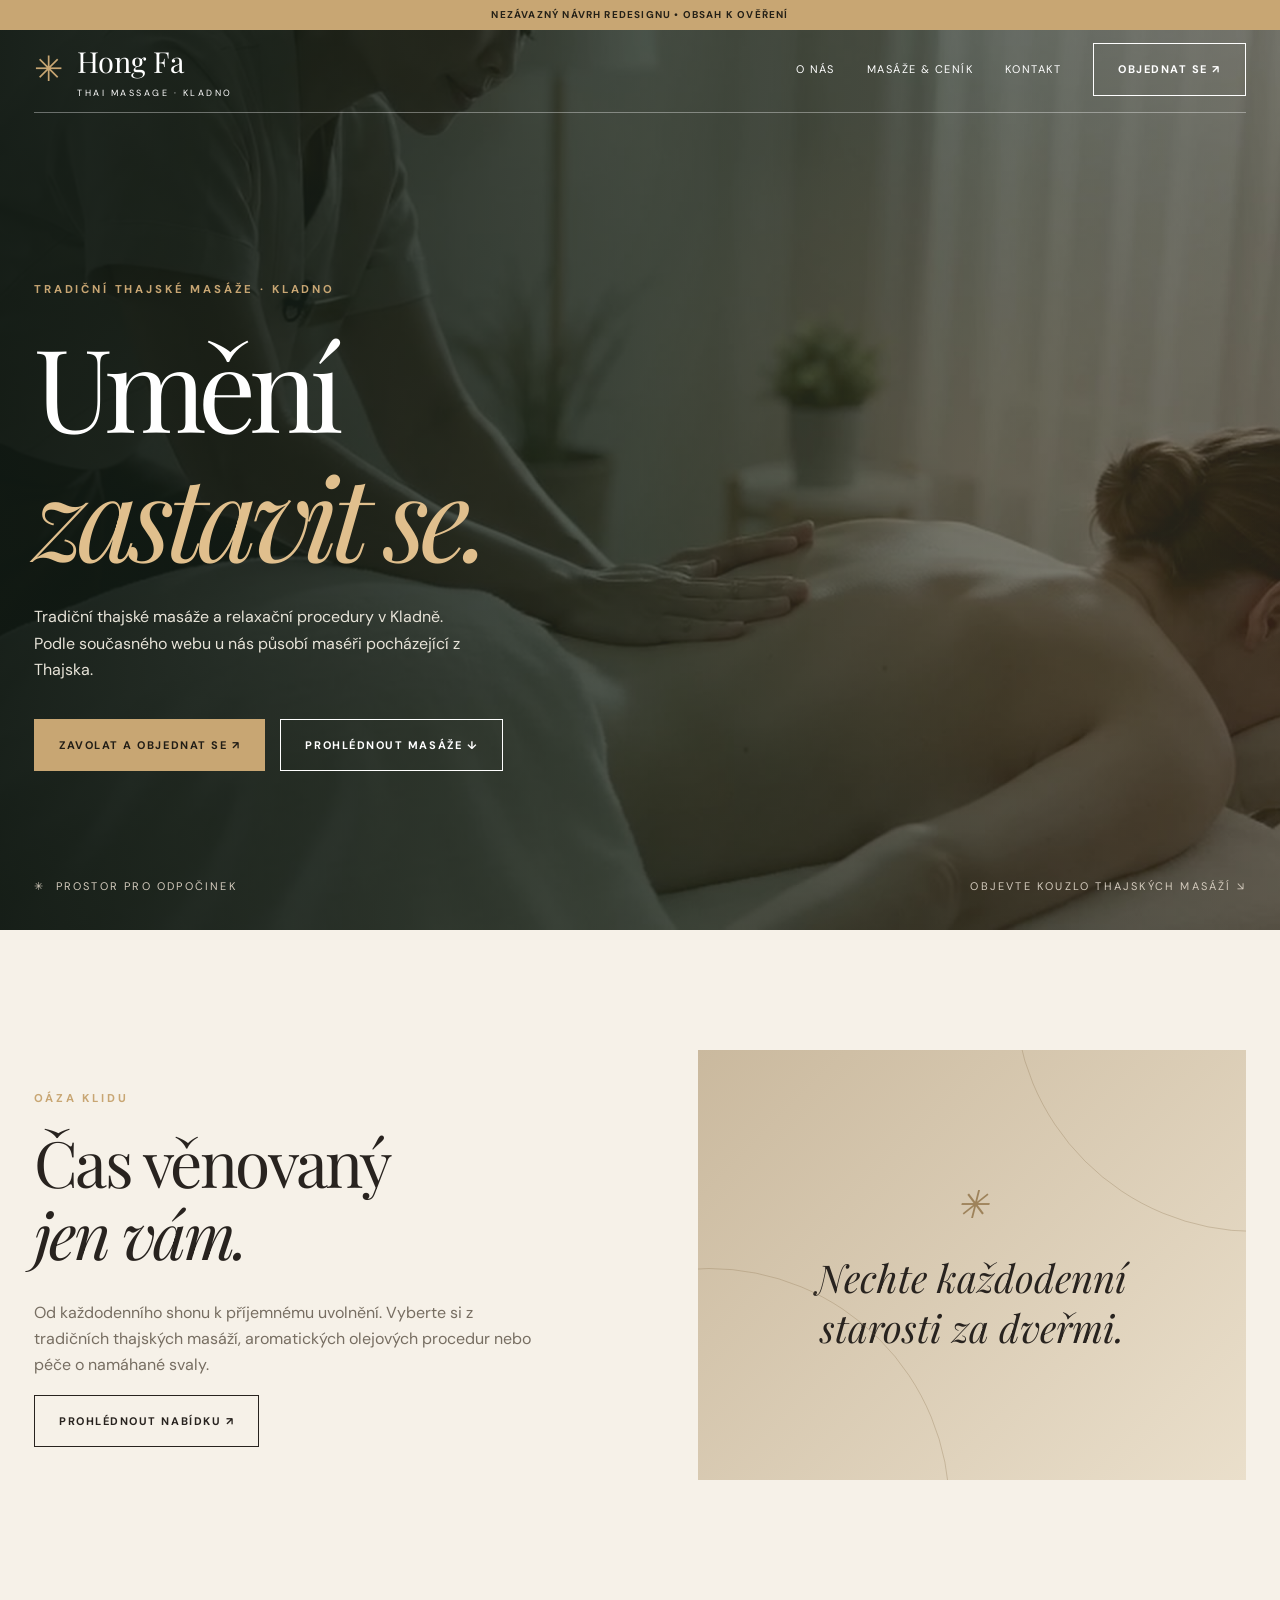
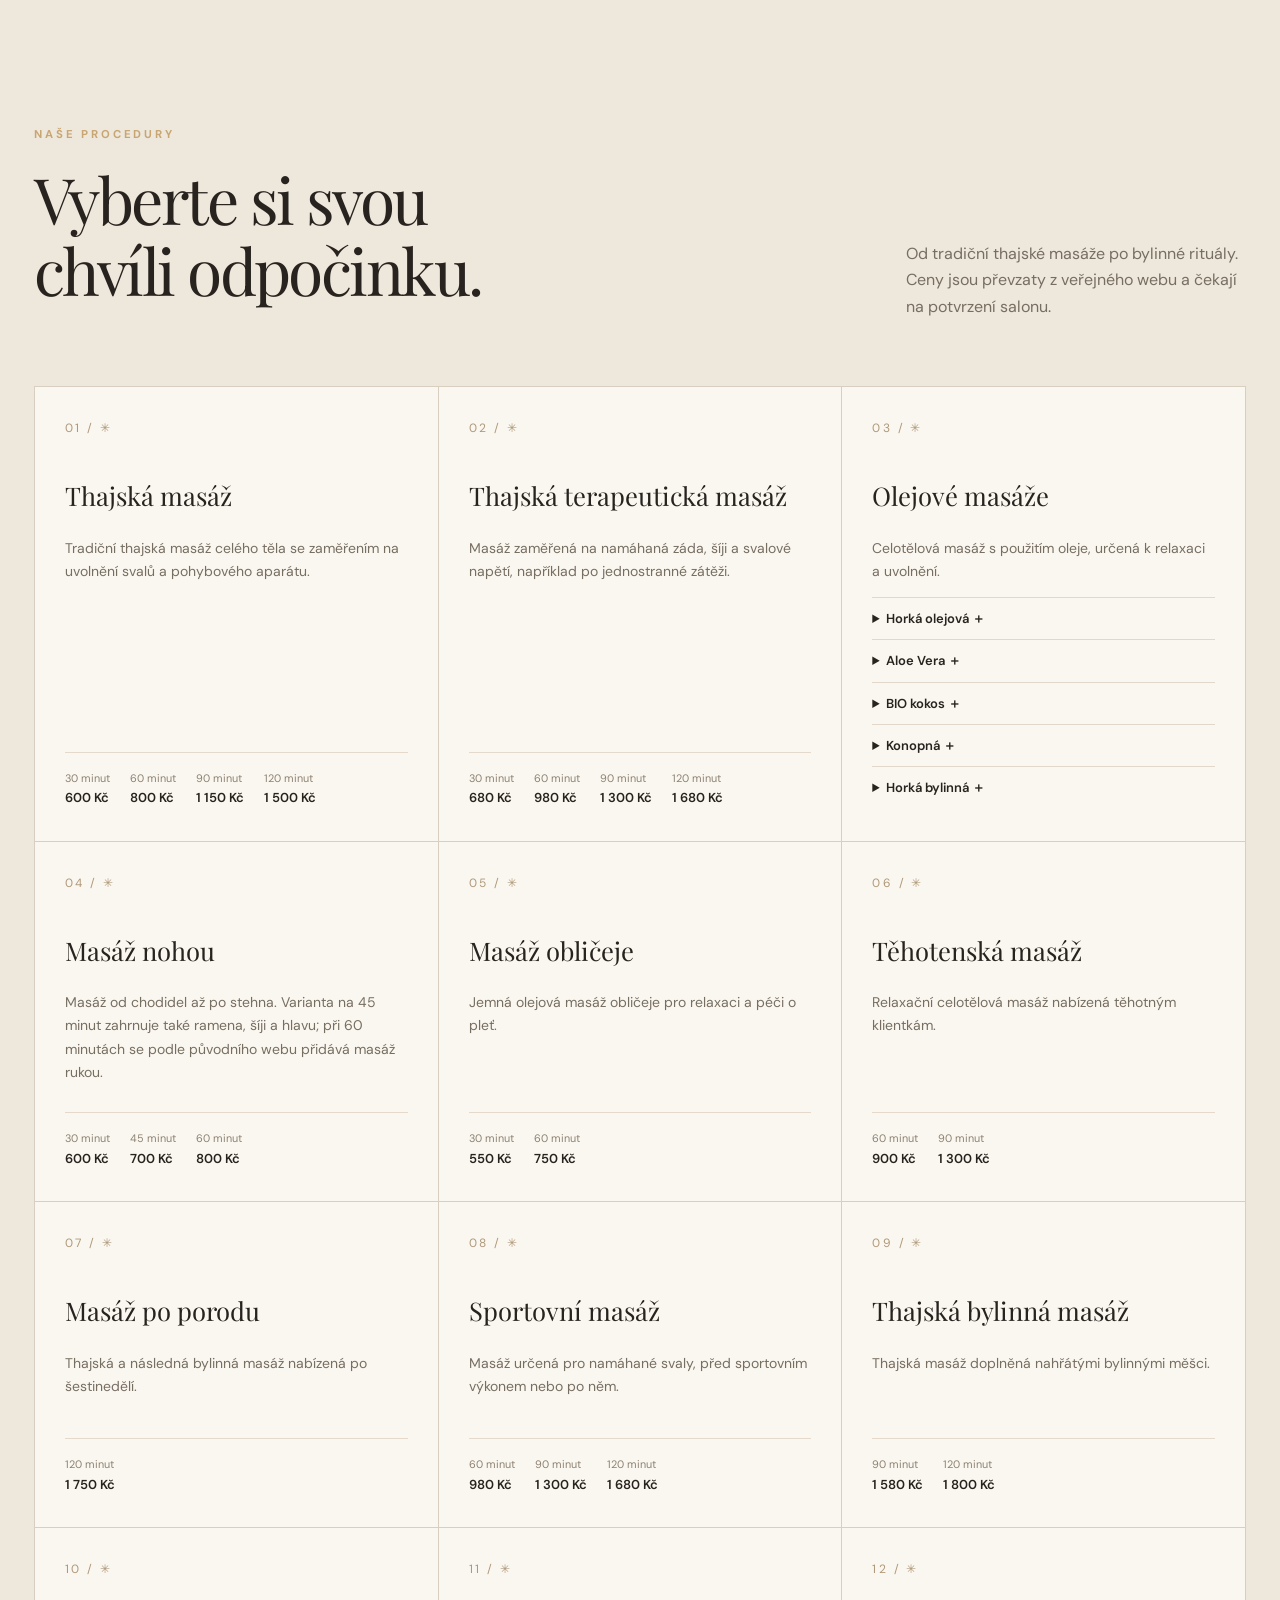
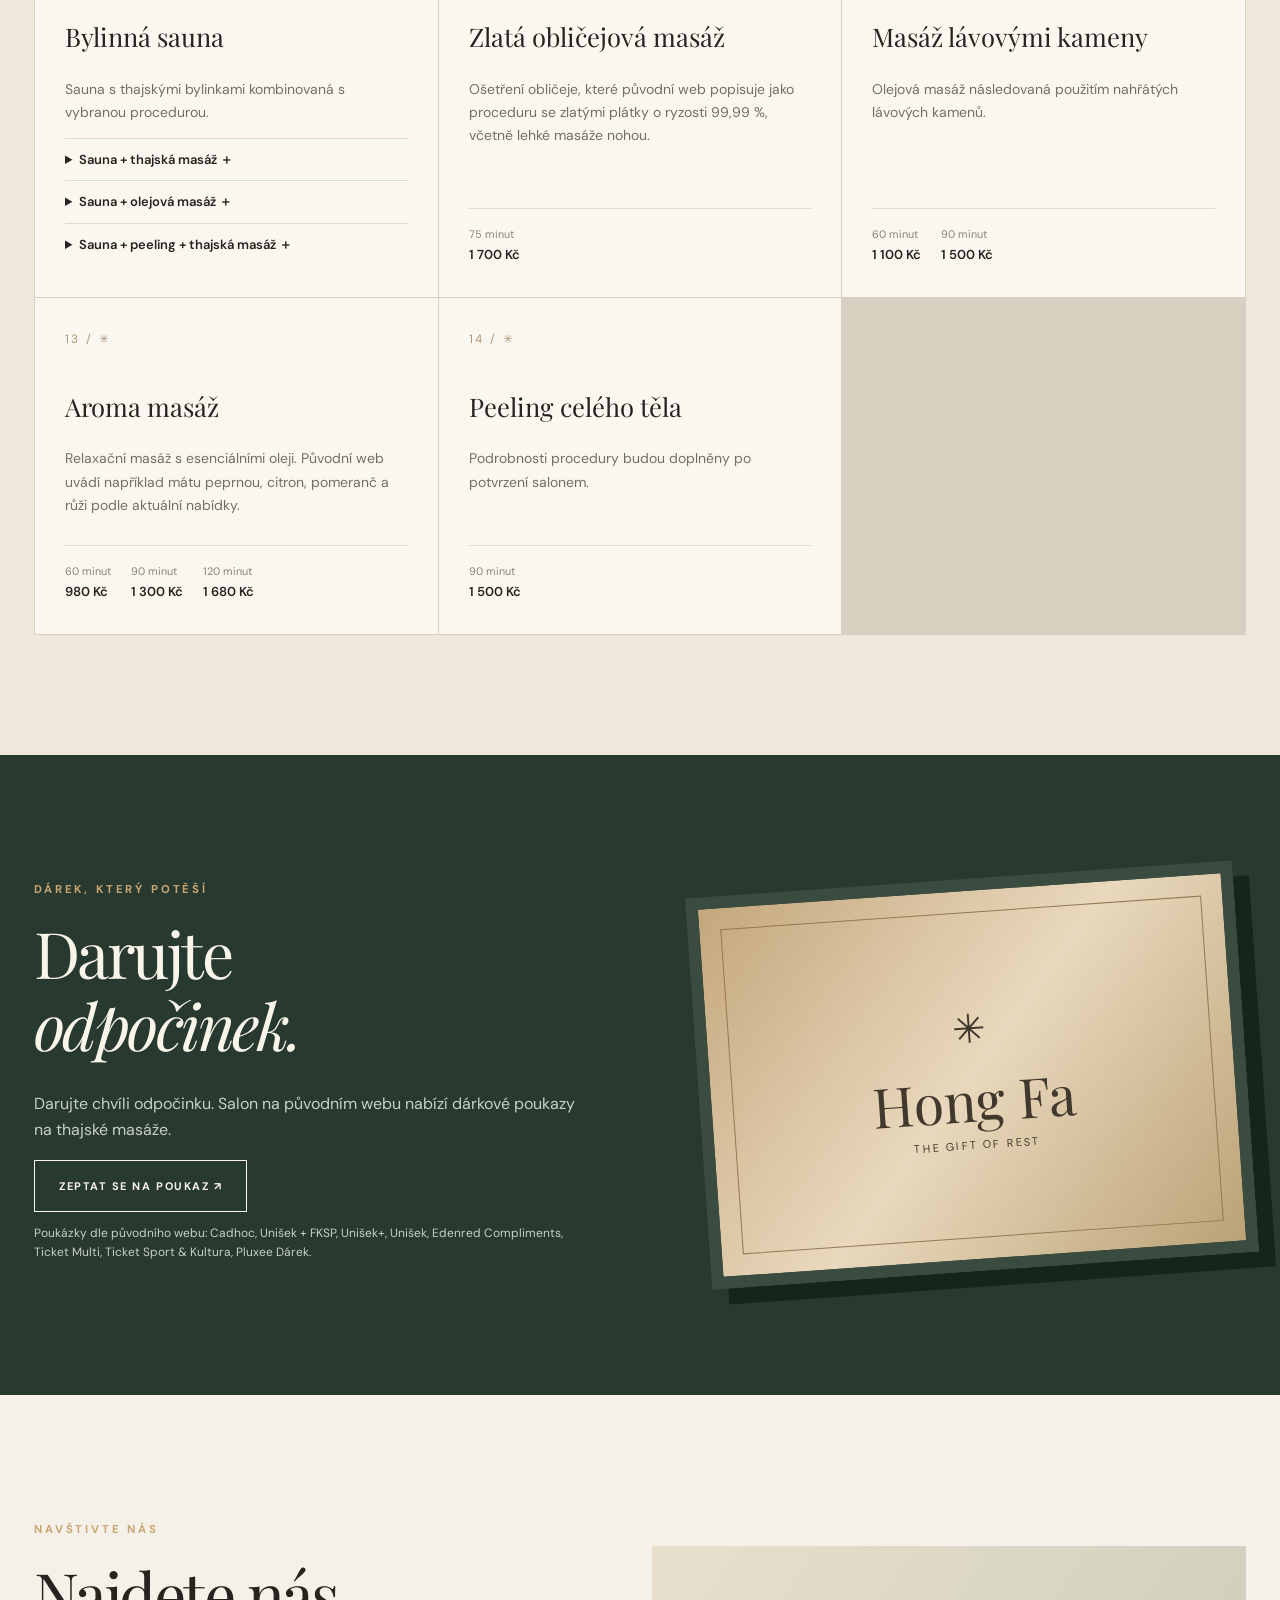
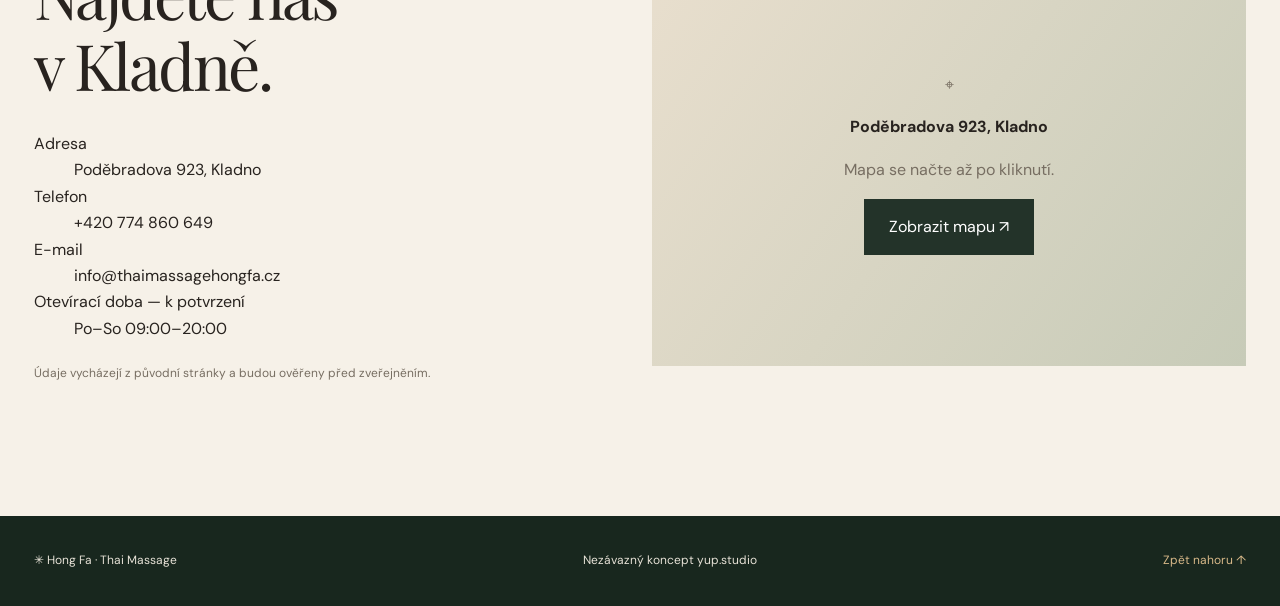
==== index.html @ 8ac08fd0 "Deploy Hongfa dev from source da7ff6f746c00ccb319a9884c44c76f0f6a0cb09" ====
<!doctype html><html lang="cs"><head><meta charset="utf-8"><meta name="viewport" content="width=device-width,initial-scale=1"><meta name="robots" content="noindex,nofollow,noarchive"><meta name="description" content="Thajské masáže, olejové masáže, bylinné procedury a další relaxační služby v Kladně. Prohlédněte si nabídku a ceník salonu Hongfa."><meta name="theme-color" content="#233329"><link rel="canonical" href="https://thaimassagehongfa.cz/"><title>Thajské masáže Hongfa | Kladno – návrh</title><link rel="stylesheet" href="/style.css"></head><body><div class="preview">Nezávazný návrh redesignu • obsah k ověření</div><nav><div class="wrap navinner"><a class="logo" href="#domu"><i>✳</i><span><strong>Hong Fa</strong><small>THAI MASSAGE · KLADNO</small></span></a><div class="menu"><a href="#o-nas">O nás</a><a href="#masaze">Masáže & ceník</a><a href="#kontakt">Kontakt</a><a class="btn" href="tel:+420774860649">Objednat se ↗</a></div></div></nav><header class="hero" id="domu"><video class="hero-video" autoplay muted loop playsinline preload="none" poster="/assets/video/hero-poster.jpg" aria-hidden="true"><source src="/assets/video/hero-mobile.mp4" media="(max-width: 700px)" type="video/mp4"><source src="/assets/video/hero-desktop.mp4" type="video/mp4"></video><div class="wrap"><div class="herocopy"><span class="eyebrow">Tradiční thajské masáže · Kladno</span><h1>Umění<br><em>zastavit se.</em></h1><p>Tradiční thajské masáže a relaxační procedury v Kladně. Podle současného webu u nás působí maséři pocházející z Thajska.</p><div class="buttons"><a class="btn fill" href="tel:+420774860649">Zavolat a objednat se ↗</a><a class="btn" href="#masaze">Prohlédnout masáže ↓</a></div></div></div><div class="hero-foot wrap"><span>✳ &nbsp;Prostor pro odpočinek</span><span>Objevte kouzlo thajských masáží ↘</span></div></header><main><section class="section" id="o-nas"><div class="wrap intro"><div><span class="eyebrow">Oáza klidu</span><h2>Čas věnovaný<br><em>jen vám.</em></h2><p>Od každodenního shonu k příjemnému uvolnění. Vyberte si z tradičních thajských masáží, aromatických olejových procedur nebo péče o namáhané svaly.</p><a class="btn" href="#masaze">Prohlédnout nabídku ↗</a></div><div class="art"><blockquote>Nechte každodenní starosti za dveřmi.</blockquote></div></div></section><section class="section services" id="masaze"><div class="wrap"><div class="sectionhead"><div><span class="eyebrow">Naše procedury</span><h2>Vyberte si svou<br>chvíli odpočinku.</h2></div><p>Od tradiční thajské masáže po bylinné rituály. Ceny jsou převzaty z veřejného webu a čekají na potvrzení salonu.</p></div><div class="grid"><article class="service"><div class="number">01 / ✳</div><h3>Thajská masáž</h3><p>Tradiční thajská masáž celého těla se zaměřením na uvolnění svalů a pohybového aparátu.</p><div class="prices"><span><small>30 minut</small><b>600 Kč</b></span><span><small>60 minut</small><b>800 Kč</b></span><span><small>90 minut</small><b>1 150 Kč</b></span><span><small>120 minut</small><b>1 500 Kč</b></span></div></article><article class="service"><div class="number">02 / ✳</div><h3>Thajská terapeutická masáž</h3><p>Masáž zaměřená na namáhaná záda, šíji a svalové napětí, například po jednostranné zátěži.</p><div class="prices"><span><small>30 minut</small><b>680 Kč</b></span><span><small>60 minut</small><b>980 Kč</b></span><span><small>90 minut</small><b>1 300 Kč</b></span><span><small>120 minut</small><b>1 680 Kč</b></span></div></article><article class="service"><div class="number">03 / ✳</div><h3>Olejové masáže</h3><p>Celotělová masáž s použitím oleje, určená k relaxaci a uvolnění.</p><div class="variants"><details><summary>Horká olejová ＋</summary><div class="prices"><span><small>30 minut</small><b>680 Kč</b></span><span><small>60 minut</small><b>900 Kč</b></span><span><small>90 minut</small><b>1 250 Kč</b></span><span><small>120 minut</small><b>1 580 Kč</b></span></div></details><details><summary>Aloe Vera ＋</summary><div class="prices"><span><small>30 minut</small><b>700 Kč</b></span><span><small>60 minut</small><b>980 Kč</b></span><span><small>90 minut</small><b>1 300 Kč</b></span><span><small>120 minut</small><b>1 680 Kč</b></span></div></details><details><summary>BIO kokos ＋</summary><div class="prices"><span><small>30 minut</small><b>700 Kč</b></span><span><small>60 minut</small><b>980 Kč</b></span><span><small>90 minut</small><b>1 300 Kč</b></span><span><small>120 minut</small><b>1 680 Kč</b></span></div></details><details><summary>Konopná ＋</summary><div class="prices"><span><small>30 minut</small><b>700 Kč</b></span><span><small>60 minut</small><b>980 Kč</b></span><span><small>90 minut</small><b>1 300 Kč</b></span><span><small>120 minut</small><b>1 680 Kč</b></span></div></details><details><summary>Horká bylinná ＋</summary><div class="prices"><span><small>90 minut</small><b>1 650 Kč</b></span><span><small>120 minut</small><b>1 900 Kč</b></span></div></details></div></article><article class="service"><div class="number">04 / ✳</div><h3>Masáž nohou</h3><p>Masáž od chodidel až po stehna. Varianta na 45 minut zahrnuje také ramena, šíji a hlavu; při 60 minutách se podle původního webu přidává masáž rukou.</p><div class="prices"><span><small>30 minut</small><b>600 Kč</b></span><span><small>45 minut</small><b>700 Kč</b></span><span><small>60 minut</small><b>800 Kč</b></span></div></article><article class="service"><div class="number">05 / ✳</div><h3>Masáž obličeje</h3><p>Jemná olejová masáž obličeje pro relaxaci a péči o pleť.</p><div class="prices"><span><small>30 minut</small><b>550 Kč</b></span><span><small>60 minut</small><b>750 Kč</b></span></div></article><article class="service"><div class="number">06 / ✳</div><h3>Těhotenská masáž</h3><p>Relaxační celotělová masáž nabízená těhotným klientkám.</p><div class="prices"><span><small>60 minut</small><b>900 Kč</b></span><span><small>90 minut</small><b>1 300 Kč</b></span></div></article><article class="service"><div class="number">07 / ✳</div><h3>Masáž po porodu</h3><p>Thajská a následná bylinná masáž nabízená po šestinedělí.</p><div class="prices"><span><small>120 minut</small><b>1 750 Kč</b></span></div></article><article class="service"><div class="number">08 / ✳</div><h3>Sportovní masáž</h3><p>Masáž určená pro namáhané svaly, před sportovním výkonem nebo po něm.</p><div class="prices"><span><small>60 minut</small><b>980 Kč</b></span><span><small>90 minut</small><b>1 300 Kč</b></span><span><small>120 minut</small><b>1 680 Kč</b></span></div></article><article class="service"><div class="number">09 / ✳</div><h3>Thajská bylinná masáž</h3><p>Thajská masáž doplněná nahřátými bylinnými měšci.</p><div class="prices"><span><small>90 minut</small><b>1 580 Kč</b></span><span><small>120 minut</small><b>1 800 Kč</b></span></div></article><article class="service"><div class="number">10 / ✳</div><h3>Bylinná sauna</h3><p>Sauna s thajskými bylinkami kombinovaná s vybranou procedurou.</p><div class="variants"><details><summary>Sauna + thajská masáž ＋</summary><div class="prices"><span><small>90 minut</small><b>1 200 Kč</b></span><span><small>120 minut</small><b>1 700 Kč</b></span></div></details><details><summary>Sauna + olejová masáž ＋</summary><div class="prices"><span><small>90 minut</small><b>1 300 Kč</b></span><span><small>120 minut</small><b>1 800 Kč</b></span></div></details><details><summary>Sauna + peeling + thajská masáž ＋</summary><div class="prices"><span><small>120 minut</small><b>1 850 Kč</b></span></div></details></div></article><article class="service"><div class="number">11 / ✳</div><h3>Zlatá obličejová masáž</h3><p>Ošetření obličeje, které původní web popisuje jako proceduru se zlatými plátky o ryzosti 99,99 %, včetně lehké masáže nohou.</p><div class="prices"><span><small>75 minut</small><b>1 700 Kč</b></span></div></article><article class="service"><div class="number">12 / ✳</div><h3>Masáž lávovými kameny</h3><p>Olejová masáž následovaná použitím nahřátých lávových kamenů.</p><div class="prices"><span><small>60 minut</small><b>1 100 Kč</b></span><span><small>90 minut</small><b>1 500 Kč</b></span></div></article><article class="service"><div class="number">13 / ✳</div><h3>Aroma masáž</h3><p>Relaxační masáž s esenciálními oleji. Původní web uvádí například mátu peprnou, citron, pomeranč a růži podle aktuální nabídky.</p><div class="prices"><span><small>60 minut</small><b>980 Kč</b></span><span><small>90 minut</small><b>1 300 Kč</b></span><span><small>120 minut</small><b>1 680 Kč</b></span></div></article><article class="service"><div class="number">14 / ✳</div><h3>Peeling celého těla</h3><p>Podrobnosti procedury budou doplněny po potvrzení salonem.</p><div class="prices"><span><small>90 minut</small><b>1 500 Kč</b></span></div></article></div></div></section><section class="section gift" id="poukazy"><div class="wrap giftgrid"><div><span class="eyebrow">Dárek, který potěší</span><h2>Darujte<br><em>odpočinek.</em></h2><p>Darujte chvíli odpočinku. Salon na původním webu nabízí dárkové poukazy na thajské masáže.</p><a class="btn" href="tel:+420774860649">Zeptat se na poukaz ↗</a><p style="font-size:12px">Poukázky dle původního webu: Cadhoc, Unišek + FKSP, Unišek+, Unišek, Edenred Compliments, Ticket Multi, Ticket Sport &amp; Kultura, Pluxee Dárek.</p></div><div class="voucher"><span style="font-size:40px">✳</span><b>Hong Fa</b><small>THE GIFT OF REST</small></div></div></section><section class="section" id="kontakt"><div class="wrap contactgrid"><div><span class="eyebrow">Navštivte nás</span><h2>Najdete nás<br>v Kladně.</h2><dl><dt>Adresa</dt><dd>Poděbradova 923, Kladno</dd><dt>Telefon</dt><dd><a href="tel:+420774860649">+420 774 860 649</a></dd><dt>E-mail</dt><dd><a href="mailto:info@thaimassagehongfa.cz">info@thaimassagehongfa.cz</a></dd><dt>Otevírací doba — k potvrzení</dt><dd>Po–So 09:00–20:00</dd></dl><p class="disclaimer">Údaje vycházejí z původní stránky a budou ověřeny před zveřejněním.</p></div><div class="map" id="map"><div class="prompt"><p>⌖</p><strong>Poděbradova 923, Kladno</strong><p>Mapa se načte až po kliknutí.</p><button id="show-map" type="button">Zobrazit mapu ↗</button></div></div></div></section></main><footer><div class="wrap"><span>✳ Hong Fa · Thai Massage</span><span>Nezávazný koncept yup.studio</span><a href="#domu">Zpět nahoru ↑</a></div></footer><script>document.getElementById('show-map').addEventListener('click',()=>{let f=document.createElement('iframe');f.loading='lazy';f.title='Mapa Hongfa';f.src='https://www.google.com/maps?q='+encodeURIComponent("Thajské masáže Hongfa, Poděbradova 923, Kladno")+'&output=embed';document.getElementById('map').replaceChildren(f)});</script></body></html>
---- style.css ----
@import url('https://fonts.googleapis.com/css2?family=DM+Sans:wght@400;500;600;700&family=Playfair+Display:wght@400;500;600&display=swap');
:root{--dark:#233329;--ink:#28231f;--gold:#c8a673;--cream:#f6f1e8;--muted:#776e62}*{box-sizing:border-box}html{scroll-behavior:smooth}body{margin:0;background:var(--cream);color:var(--ink);font:16px/1.65 'DM Sans',sans-serif}a{color:inherit;text-decoration:none}h1,h2,h3{font-family:'Playfair Display',Georgia,serif;font-weight:400;line-height:1.12}h1{font-size:clamp(4rem,9vw,9rem);letter-spacing:-.065em;margin:20px 0 25px}h2{font-size:clamp(2.6rem,5vw,5.5rem);letter-spacing:-.04em;margin:16px 0 30px}h3{font-size:1.6rem;margin:0 0 13px}p{color:var(--muted)}.wrap{width:min(1220px,calc(100% - 68px));margin:auto}.eyebrow{color:var(--gold);font-size:.71rem;letter-spacing:.25em;text-transform:uppercase;font-weight:700}.preview{text-align:center;background:#c8a673;color:#242017;text-transform:uppercase;letter-spacing:.12em;font-size:.62rem;font-weight:700;padding:7px}nav{position:absolute;top:27px;left:0;right:0;z-index:4;color:white}.navinner{min-height:86px;display:flex;justify-content:space-between;align-items:center;border-bottom:1px solid #ffffff5a}.logo{display:flex;align-items:center;gap:14px}.logo i{font-style:normal;font-size:35px;color:var(--gold)}.logo strong{font-family:'Playfair Display',serif;font-size:29px;font-weight:400}.logo small{display:block;font-size:9px;letter-spacing:.28em}.menu{display:flex;align-items:center;gap:32px;text-transform:uppercase;font-size:11px;letter-spacing:.13em}.menu a:hover{color:var(--gold)}.btn{display:inline-block;border:1px solid currentColor;padding:16px 24px;font-size:11px;font-weight:700;letter-spacing:.14em;text-transform:uppercase;transition:transform .2s,background .2s}.btn:hover{transform:translateY(-2px)}.fill{color:#211d16;background:var(--gold);border-color:var(--gold)}.hero{min-height:810px;height:min(910px,100svh);background:radial-gradient(circle at 76% 47%,#856b4a,transparent 34%),linear-gradient(110deg,#16231c,#2d3d31 58%,#554b38);color:white;display:flex;align-items:center;position:relative;overflow:hidden}.hero:after{content:'';position:absolute;inset:0;background:linear-gradient(90deg,#111b169c,transparent 80%)}.hero .wrap{z-index:2}.herocopy{position:relative;max-width:720px;padding-top:85px}.hero h1 em{color:#e0bf8d}.hero p{color:#e7e3d8;max-width:440px;margin-bottom:35px}.buttons{display:flex;gap:15px;flex-wrap:wrap}.lotus{position:absolute;right:-5%;top:12%;height:78%;width:auto;opacity:.48;filter:drop-shadow(0 20px 55px #162119)}.hero-foot{position:absolute;z-index:3;bottom:35px;left:0;right:0;display:flex;justify-content:space-between;color:#d4cbbd;letter-spacing:.2em;font-size:11px;text-transform:uppercase}.section{padding:120px 0}.intro{display:grid;grid-template-columns:1fr 1fr;align-items:center;gap:9vw}.intro p{max-width:500px}.art{min-height:430px;background:linear-gradient(135deg,#cab99e,#eadfcb);display:grid;place-items:center;position:relative;overflow:hidden}.art:before,.art:after{content:'';position:absolute;width:480px;height:480px;border:1px solid #947c5955;border-radius:50%}.art:before{left:-230px;bottom:-270px}.art:after{right:-250px;top:-300px}.art blockquote{font:italic clamp(2rem,3vw,3.3rem)/1.3 'Playfair Display',serif;text-align:center;max-width:360px;padding:20px}.art blockquote:before{content:'✳';display:block;color:#9e835b;margin-bottom:25px}.services{background:#eee7db}.sectionhead{display:flex;justify-content:space-between;gap:70px;align-items:end;margin-bottom:50px}.sectionhead p{max-width:340px}.grid{display:grid;grid-template-columns:repeat(3,1fr);gap:1px;background:#d9cfc1;border:1px solid #d9cfc1}.service{background:#faf7f0;padding:32px 30px;min-height:325px;display:flex;flex-direction:column;transition:background .2s}.service:hover{background:white}.service .number{font-size:12px;letter-spacing:.2em;color:#af9879;margin-bottom:42px}.service p{font-size:14px;flex:1}.prices{display:flex;flex-wrap:wrap;gap:12px 20px;padding-top:17px;border-top:1px solid #e4d9ca;margin-top:14px}.prices span{display:flex;flex-direction:column;font-size:13px;white-space:nowrap}.prices small{color:#8c8071}.prices b{font-weight:600}.variants details{border-top:1px solid #e1d7cb;padding:10px 0}.variants summary{cursor:pointer;font-size:13px;font-weight:600}.variants .prices{border:0}.gift{background:#28392f;color:#f9f5eb}.giftgrid{display:grid;grid-template-columns:1fr 1fr;align-items:center;gap:9vw}.gift p{color:#c9d0c7}.voucher{aspect-ratio:1.4;background:linear-gradient(130deg,#c4a77c,#e9d8bd,#bba276);border:12px solid #3a4c40;box-shadow:16px 16px #14251b;color:#41392d;display:grid;place-content:center;text-align:center;transform:rotate(-4deg);outline:1px solid #947952;outline-offset:-34px}.voucher b{font:normal 55px 'Playfair Display',serif}.voucher small{font-size:11px;letter-spacing:.2em}.contactgrid{display:grid;grid-template-columns:1fr 1.15fr;gap:8vw;align-items:center}.contact dl dt{margin-top:23px;font-size:11px;text-transform:uppercase;letter-spacing:.16em;color:#927a57}.contact dl dd{margin:2px 0;font-size:17px}.contact dl a{text-decoration:underline;text-underline-offset:4px}.map{height:420px;background:linear-gradient(125deg,#e9dfce,#c7cbb8);display:grid;place-items:center}.map iframe{height:100%;width:100%;border:0}.map button{border:0;background:var(--dark);color:white;padding:15px 25px;cursor:pointer;font:inherit}.map .prompt{text-align:center}.disclaimer{font-size:12px;margin-top:22px}footer{background:#18271e;color:#e7e2d7;padding:35px 0;font-size:12px}footer .wrap{display:flex;justify-content:space-between;gap:20px}footer a{color:#d8b989}@media(max-width:920px){.grid{grid-template-columns:repeat(2,1fr)}.lotus{right:-33%}.menu{gap:16px}}@media(max-width:700px){.wrap{width:calc(100% - 38px)}.menu a:not(.btn){display:none}.menu .btn{padding:11px}.logo strong{font-size:22px}.hero{min-height:690px}.hero h1{font-size:clamp(3.6rem,14vw,5.5rem)}.lotus{right:-85%;opacity:.24}.hero-foot span:last-child{display:none}.section{padding:75px 0}.intro,.giftgrid,.contactgrid{grid-template-columns:1fr;gap:40px}.art{min-height:300px}.sectionhead{display:block}.grid{grid-template-columns:1fr}.service{min-height:290px}.voucher{max-width:420px;width:90%;margin:auto}.map{height:320px}footer .wrap{flex-wrap:wrap}}@media(prefers-reduced-motion:reduce){html{scroll-behavior:auto}*,*:before,*:after{transition:none!important;animation:none!important}}
.hero-video{position:absolute;inset:0;width:100%;height:100%;object-fit:cover;opacity:.62;z-index:0}.hero:has(.hero-video):after{z-index:1;background:linear-gradient(90deg,#101913e8 0%,#14221991 51%,#22231961 100%)}@media(prefers-reduced-motion:reduce){.hero-video{display:none}.hero:has(.hero-video){background:linear-gradient(110deg,#16231c,#2d3d31 58%,#554b38)}}
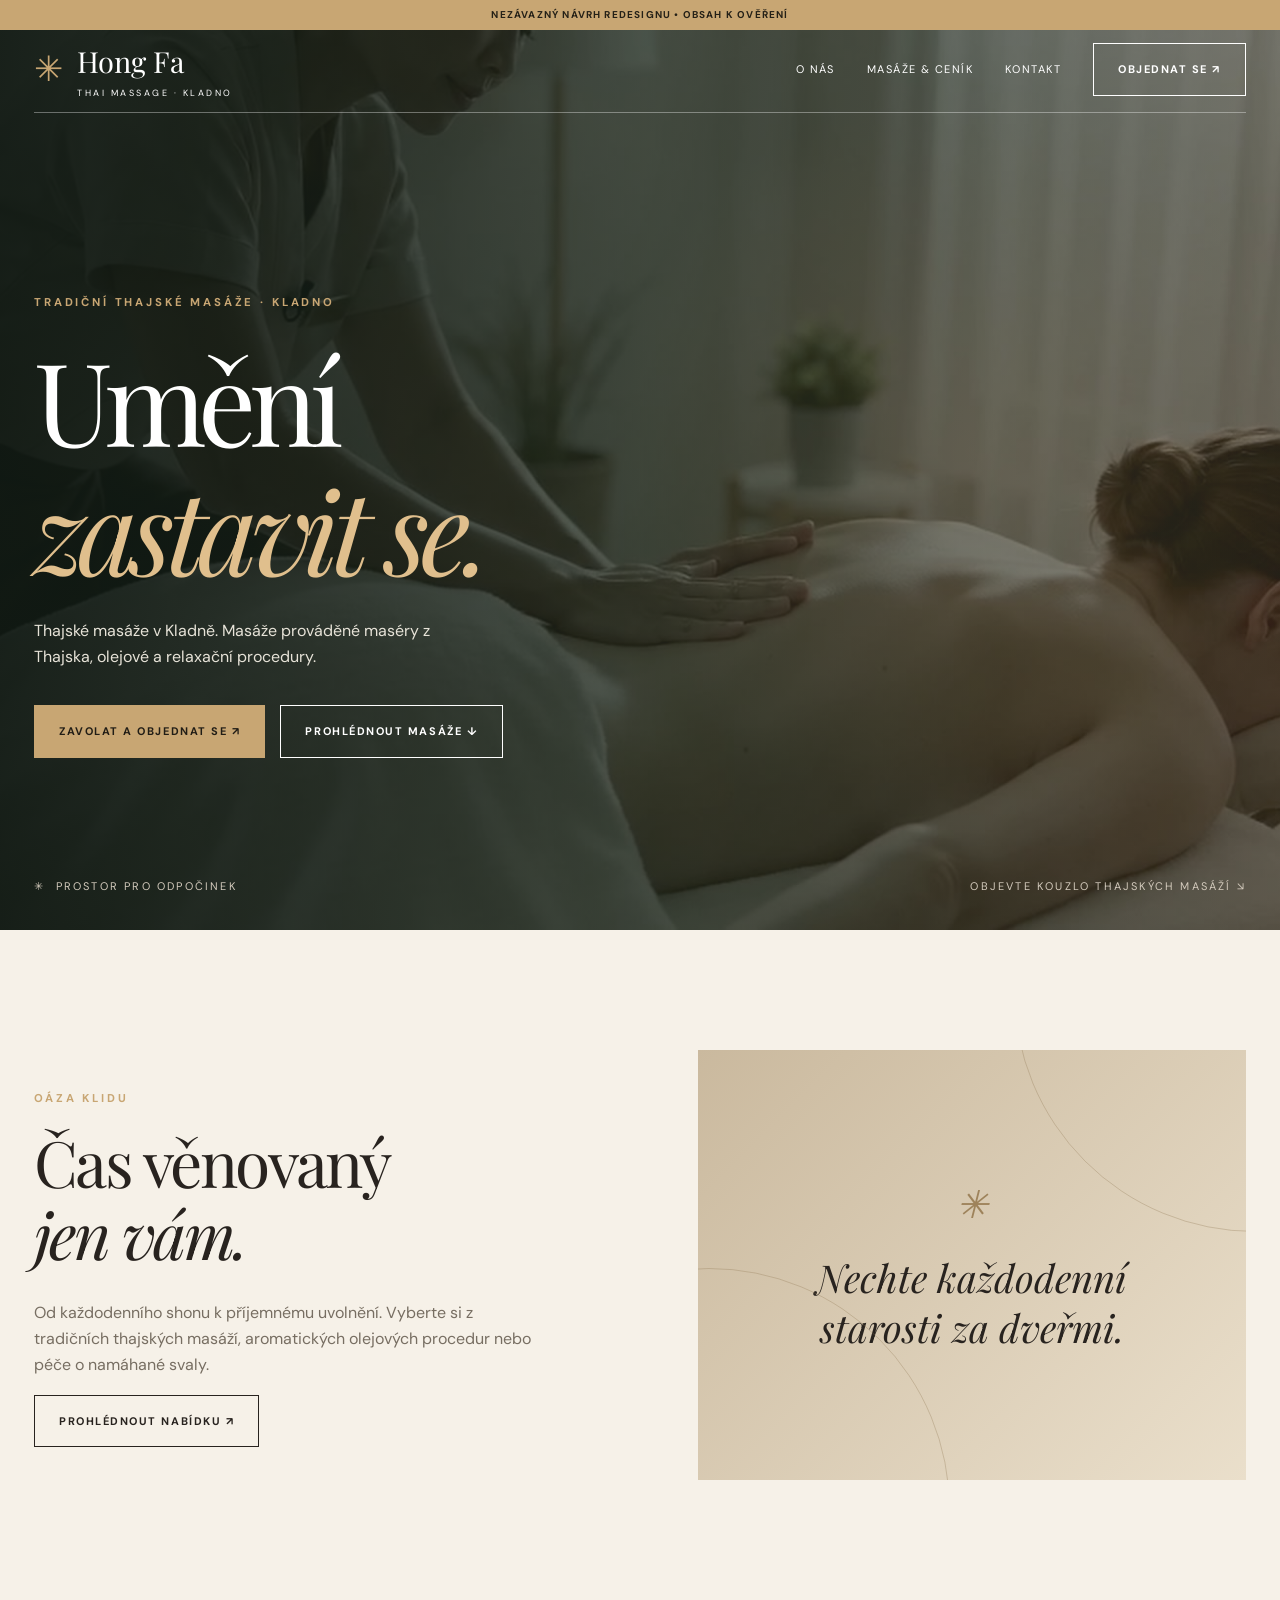
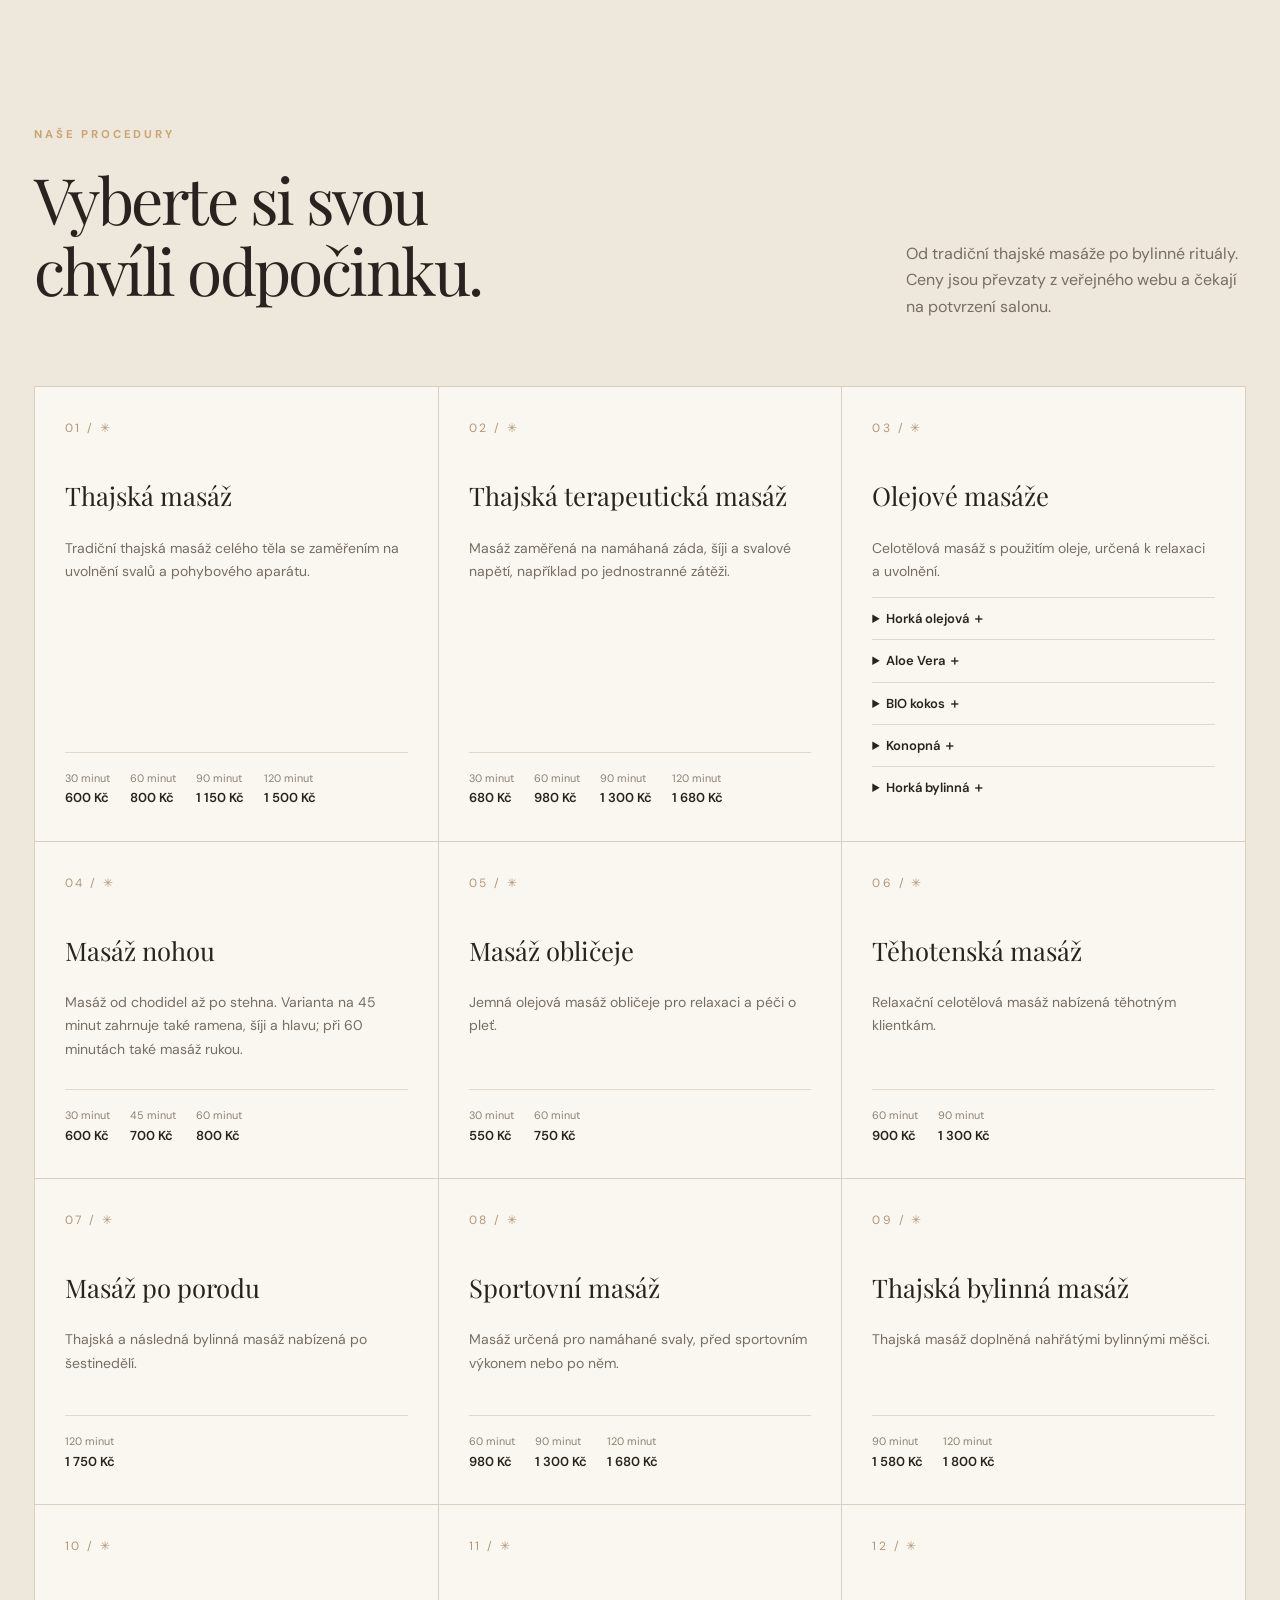
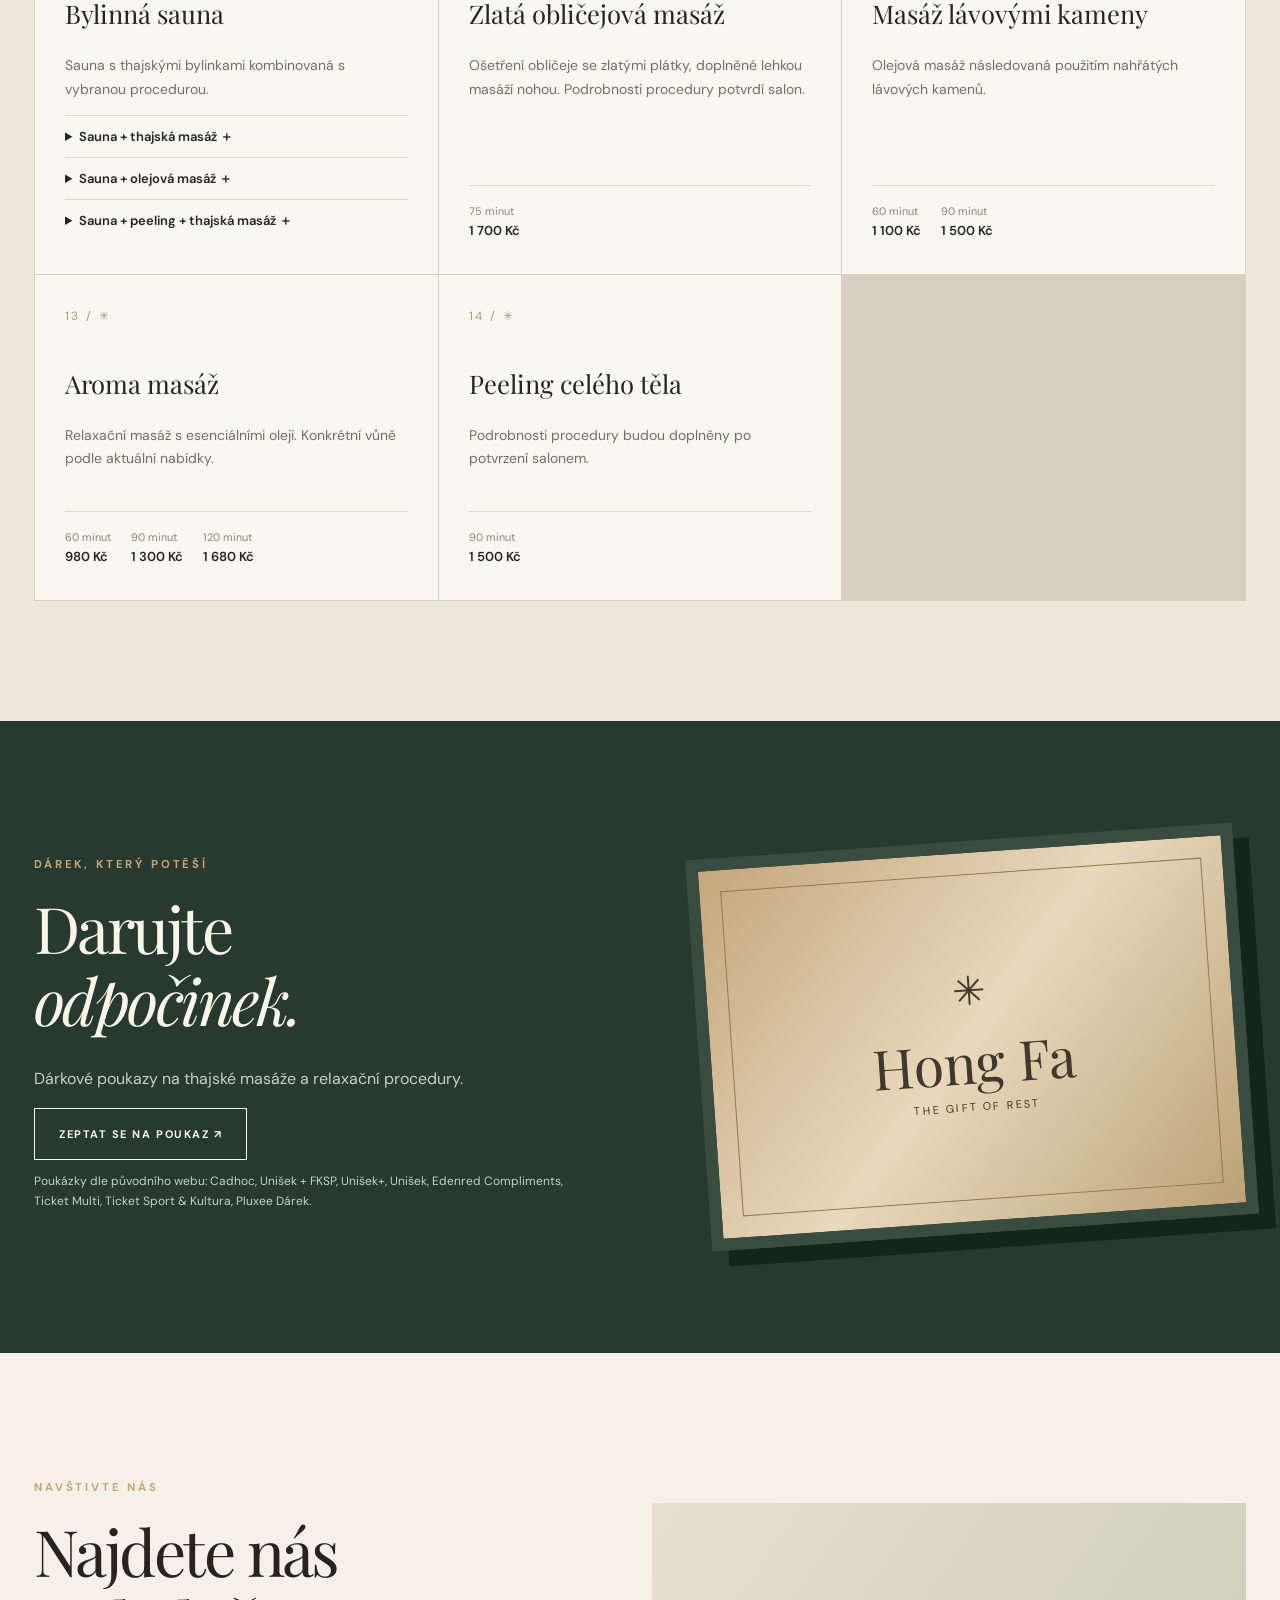
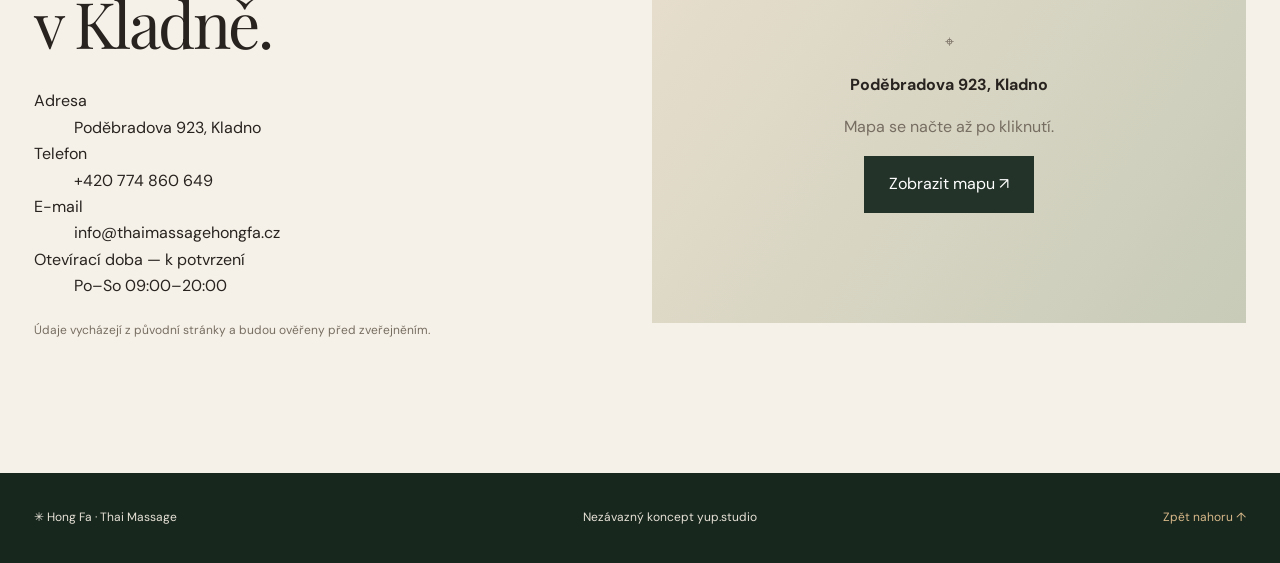
==== commit caaa3a3b: "Deploy Hongfa dev from source 25e2a447cc154bac96f6ae573583b70c68b22ebb" ====
--- a/index.html
+++ b/index.html
@@ -1 +1 @@
-<!doctype html><html lang="cs"><head><meta charset="utf-8"><meta name="viewport" content="width=device-width,initial-scale=1"><meta name="robots" content="noindex,nofollow,noarchive"><meta name="description" content="Thajské masáže, olejové masáže, bylinné procedury a další relaxační služby v Kladně. Prohlédněte si nabídku a ceník salonu Hongfa."><meta name="theme-color" content="#233329"><link rel="canonical" href="https://thaimassagehongfa.cz/"><title>Thajské masáže Hongfa | Kladno – návrh</title><link rel="stylesheet" href="/style.css"></head><body><div class="preview">Nezávazný návrh redesignu • obsah k ověření</div><nav><div class="wrap navinner"><a class="logo" href="#domu"><i>✳</i><span><strong>Hong Fa</strong><small>THAI MASSAGE · KLADNO</small></span></a><div class="menu"><a href="#o-nas">O nás</a><a href="#masaze">Masáže & ceník</a><a href="#kontakt">Kontakt</a><a class="btn" href="tel:+420774860649">Objednat se ↗</a></div></div></nav><header class="hero" id="domu"><video class="hero-video" autoplay muted loop playsinline preload="none" poster="/assets/video/hero-poster.jpg" aria-hidden="true"><source src="/assets/video/hero-mobile.mp4" media="(max-width: 700px)" type="video/mp4"><source src="/assets/video/hero-desktop.mp4" type="video/mp4"></video><div class="wrap"><div class="herocopy"><span class="eyebrow">Tradiční thajské masáže · Kladno</span><h1>Umění<br><em>zastavit se.</em></h1><p>Tradiční thajské masáže a relaxační procedury v Kladně. Podle současného webu u nás působí maséři pocházející z Thajska.</p><div class="buttons"><a class="btn fill" href="tel:+420774860649">Zavolat a objednat se ↗</a><a class="btn" href="#masaze">Prohlédnout masáže ↓</a></div></div></div><div class="hero-foot wrap"><span>✳ &nbsp;Prostor pro odpočinek</span><span>Objevte kouzlo thajských masáží ↘</span></div></header><main><section class="section" id="o-nas"><div class="wrap intro"><div><span class="eyebrow">Oáza klidu</span><h2>Čas věnovaný<br><em>jen vám.</em></h2><p>Od každodenního shonu k příjemnému uvolnění. Vyberte si z tradičních thajských masáží, aromatických olejových procedur nebo péče o namáhané svaly.</p><a class="btn" href="#masaze">Prohlédnout nabídku ↗</a></div><div class="art"><blockquote>Nechte každodenní starosti za dveřmi.</blockquote></div></div></section><section class="section services" id="masaze"><div class="wrap"><div class="sectionhead"><div><span class="eyebrow">Naše procedury</span><h2>Vyberte si svou<br>chvíli odpočinku.</h2></div><p>Od tradiční thajské masáže po bylinné rituály. Ceny jsou převzaty z veřejného webu a čekají na potvrzení salonu.</p></div><div class="grid"><article class="service"><div class="number">01 / ✳</div><h3>Thajská masáž</h3><p>Tradiční thajská masáž celého těla se zaměřením na uvolnění svalů a pohybového aparátu.</p><div class="prices"><span><small>30 minut</small><b>600 Kč</b></span><span><small>60 minut</small><b>800 Kč</b></span><span><small>90 minut</small><b>1 150 Kč</b></span><span><small>120 minut</small><b>1 500 Kč</b></span></div></article><article class="service"><div class="number">02 / ✳</div><h3>Thajská terapeutická masáž</h3><p>Masáž zaměřená na namáhaná záda, šíji a svalové napětí, například po jednostranné zátěži.</p><div class="prices"><span><small>30 minut</small><b>680 Kč</b></span><span><small>60 minut</small><b>980 Kč</b></span><span><small>90 minut</small><b>1 300 Kč</b></span><span><small>120 minut</small><b>1 680 Kč</b></span></div></article><article class="service"><div class="number">03 / ✳</div><h3>Olejové masáže</h3><p>Celotělová masáž s použitím oleje, určená k relaxaci a uvolnění.</p><div class="variants"><details><summary>Horká olejová ＋</summary><div class="prices"><span><small>30 minut</small><b>680 Kč</b></span><span><small>60 minut</small><b>900 Kč</b></span><span><small>90 minut</small><b>1 250 Kč</b></span><span><small>120 minut</small><b>1 580 Kč</b></span></div></details><details><summary>Aloe Vera ＋</summary><div class="prices"><span><small>30 minut</small><b>700 Kč</b></span><span><small>60 minut</small><b>980 Kč</b></span><span><small>90 minut</small><b>1 300 Kč</b></span><span><small>120 minut</small><b>1 680 Kč</b></span></div></details><details><summary>BIO kokos ＋</summary><div class="prices"><span><small>30 minut</small><b>700 Kč</b></span><span><small>60 minut</small><b>980 Kč</b></span><span><small>90 minut</small><b>1 300 Kč</b></span><span><small>120 minut</small><b>1 680 Kč</b></span></div></details><details><summary>Konopná ＋</summary><div class="prices"><span><small>30 minut</small><b>700 Kč</b></span><span><small>60 minut</small><b>980 Kč</b></span><span><small>90 minut</small><b>1 300 Kč</b></span><span><small>120 minut</small><b>1 680 Kč</b></span></div></details><details><summary>Horká bylinná ＋</summary><div class="prices"><span><small>90 minut</small><b>1 650 Kč</b></span><span><small>120 minut</small><b>1 900 Kč</b></span></div></details></div></article><article class="service"><div class="number">04 / ✳</div><h3>Masáž nohou</h3><p>Masáž od chodidel až po stehna. Varianta na 45 minut zahrnuje také ramena, šíji a hlavu; při 60 minutách se podle původního webu přidává masáž rukou.</p><div class="prices"><span><small>30 minut</small><b>600 Kč</b></span><span><small>45 minut</small><b>700 Kč</b></span><span><small>60 minut</small><b>800 Kč</b></span></div></article><article class="service"><div class="number">05 / ✳</div><h3>Masáž obličeje</h3><p>Jemná olejová masáž obličeje pro relaxaci a péči o pleť.</p><div class="prices"><span><small>30 minut</small><b>550 Kč</b></span><span><small>60 minut</small><b>750 Kč</b></span></div></article><article class="service"><div class="number">06 / ✳</div><h3>Těhotenská masáž</h3><p>Relaxační celotělová masáž nabízená těhotným klientkám.</p><div class="prices"><span><small>60 minut</small><b>900 Kč</b></span><span><small>90 minut</small><b>1 300 Kč</b></span></div></article><article class="service"><div class="number">07 / ✳</div><h3>Masáž po porodu</h3><p>Thajská a následná bylinná masáž nabízená po šestinedělí.</p><div class="prices"><span><small>120 minut</small><b>1 750 Kč</b></span></div></article><article class="service"><div class="number">08 / ✳</div><h3>Sportovní masáž</h3><p>Masáž určená pro namáhané svaly, před sportovním výkonem nebo po něm.</p><div class="prices"><span><small>60 minut</small><b>980 Kč</b></span><span><small>90 minut</small><b>1 300 Kč</b></span><span><small>120 minut</small><b>1 680 Kč</b></span></div></article><article class="service"><div class="number">09 / ✳</div><h3>Thajská bylinná masáž</h3><p>Thajská masáž doplněná nahřátými bylinnými měšci.</p><div class="prices"><span><small>90 minut</small><b>1 580 Kč</b></span><span><small>120 minut</small><b>1 800 Kč</b></span></div></article><article class="service"><div class="number">10 / ✳</div><h3>Bylinná sauna</h3><p>Sauna s thajskými bylinkami kombinovaná s vybranou procedurou.</p><div class="variants"><details><summary>Sauna + thajská masáž ＋</summary><div class="prices"><span><small>90 minut</small><b>1 200 Kč</b></span><span><small>120 minut</small><b>1 700 Kč</b></span></div></details><details><summary>Sauna + olejová masáž ＋</summary><div class="prices"><span><small>90 minut</small><b>1 300 Kč</b></span><span><small>120 minut</small><b>1 800 Kč</b></span></div></details><details><summary>Sauna + peeling + thajská masáž ＋</summary><div class="prices"><span><small>120 minut</small><b>1 850 Kč</b></span></div></details></div></article><article class="service"><div class="number">11 / ✳</div><h3>Zlatá obličejová masáž</h3><p>Ošetření obličeje, které původní web popisuje jako proceduru se zlatými plátky o ryzosti 99,99 %, včetně lehké masáže nohou.</p><div class="prices"><span><small>75 minut</small><b>1 700 Kč</b></span></div></article><article class="service"><div class="number">12 / ✳</div><h3>Masáž lávovými kameny</h3><p>Olejová masáž následovaná použitím nahřátých lávových kamenů.</p><div class="prices"><span><small>60 minut</small><b>1 100 Kč</b></span><span><small>90 minut</small><b>1 500 Kč</b></span></div></article><article class="service"><div class="number">13 / ✳</div><h3>Aroma masáž</h3><p>Relaxační masáž s esenciálními oleji. Původní web uvádí například mátu peprnou, citron, pomeranč a růži podle aktuální nabídky.</p><div class="prices"><span><small>60 minut</small><b>980 Kč</b></span><span><small>90 minut</small><b>1 300 Kč</b></span><span><small>120 minut</small><b>1 680 Kč</b></span></div></article><article class="service"><div class="number">14 / ✳</div><h3>Peeling celého těla</h3><p>Podrobnosti procedury budou doplněny po potvrzení salonem.</p><div class="prices"><span><small>90 minut</small><b>1 500 Kč</b></span></div></article></div></div></section><section class="section gift" id="poukazy"><div class="wrap giftgrid"><div><span class="eyebrow">Dárek, který potěší</span><h2>Darujte<br><em>odpočinek.</em></h2><p>Darujte chvíli odpočinku. Salon na původním webu nabízí dárkové poukazy na thajské masáže.</p><a class="btn" href="tel:+420774860649">Zeptat se na poukaz ↗</a><p style="font-size:12px">Poukázky dle původního webu: Cadhoc, Unišek + FKSP, Unišek+, Unišek, Edenred Compliments, Ticket Multi, Ticket Sport &amp; Kultura, Pluxee Dárek.</p></div><div class="voucher"><span style="font-size:40px">✳</span><b>Hong Fa</b><small>THE GIFT OF REST</small></div></div></section><section class="section" id="kontakt"><div class="wrap contactgrid"><div><span class="eyebrow">Navštivte nás</span><h2>Najdete nás<br>v Kladně.</h2><dl><dt>Adresa</dt><dd>Poděbradova 923, Kladno</dd><dt>Telefon</dt><dd><a href="tel:+420774860649">+420 774 860 649</a></dd><dt>E-mail</dt><dd><a href="mailto:info@thaimassagehongfa.cz">info@thaimassagehongfa.cz</a></dd><dt>Otevírací doba — k potvrzení</dt><dd>Po–So 09:00–20:00</dd></dl><p class="disclaimer">Údaje vycházejí z původní stránky a budou ověřeny před zveřejněním.</p></div><div class="map" id="map"><div class="prompt"><p>⌖</p><strong>Poděbradova 923, Kladno</strong><p>Mapa se načte až po kliknutí.</p><button id="show-map" type="button">Zobrazit mapu ↗</button></div></div></div></section></main><footer><div class="wrap"><span>✳ Hong Fa · Thai Massage</span><span>Nezávazný koncept yup.studio</span><a href="#domu">Zpět nahoru ↑</a></div></footer><script>document.getElementById('show-map').addEventListener('click',()=>{let f=document.createElement('iframe');f.loading='lazy';f.title='Mapa Hongfa';f.src='https://www.google.com/maps?q='+encodeURIComponent("Thajské masáže Hongfa, Poděbradova 923, Kladno")+'&output=embed';document.getElementById('map').replaceChildren(f)});</script></body></html>+<!doctype html><html lang="cs"><head><meta charset="utf-8"><meta name="viewport" content="width=device-width,initial-scale=1"><meta name="robots" content="noindex,nofollow,noarchive"><meta name="description" content="Thajské masáže, olejové masáže, bylinné procedury a další relaxační služby v Kladně. Prohlédněte si nabídku a ceník salonu Hongfa."><meta name="theme-color" content="#233329"><link rel="canonical" href="https://thaimassagehongfa.cz/"><title>Thajské masáže Hongfa | Kladno – návrh</title><link rel="stylesheet" href="/style.css"></head><body><div class="preview">Nezávazný návrh redesignu • obsah k ověření</div><nav><div class="wrap navinner"><a class="logo" href="#domu"><i>✳</i><span><strong>Hong Fa</strong><small>THAI MASSAGE · KLADNO</small></span></a><div class="menu"><a href="#o-nas">O nás</a><a href="#masaze">Masáže & ceník</a><a href="#kontakt">Kontakt</a><a class="btn" href="tel:+420774860649">Objednat se ↗</a></div></div></nav><header class="hero" id="domu"><video class="hero-video" autoplay muted loop playsinline preload="none" poster="/assets/video/hero-poster.jpg" aria-hidden="true"><source src="/assets/video/hero-mobile.mp4" media="(max-width: 700px)" type="video/mp4"><source src="/assets/video/hero-desktop.mp4" type="video/mp4"></video><div class="wrap"><div class="herocopy"><span class="eyebrow">Tradiční thajské masáže · Kladno</span><h1>Umění<br><em>zastavit se.</em></h1><p>Thajské masáže v Kladně. Masáže prováděné maséry z Thajska, olejové a relaxační procedury.</p><div class="buttons"><a class="btn fill" href="tel:+420774860649">Zavolat a objednat se ↗</a><a class="btn" href="#masaze">Prohlédnout masáže ↓</a></div></div></div><div class="hero-foot wrap"><span>✳ &nbsp;Prostor pro odpočinek</span><span>Objevte kouzlo thajských masáží ↘</span></div></header><main><section class="section" id="o-nas"><div class="wrap intro"><div><span class="eyebrow">Oáza klidu</span><h2>Čas věnovaný<br><em>jen vám.</em></h2><p>Od každodenního shonu k příjemnému uvolnění. Vyberte si z tradičních thajských masáží, aromatických olejových procedur nebo péče o namáhané svaly.</p><a class="btn" href="#masaze">Prohlédnout nabídku ↗</a></div><div class="art"><blockquote>Nechte každodenní starosti za dveřmi.</blockquote></div></div></section><section class="section services" id="masaze"><div class="wrap"><div class="sectionhead"><div><span class="eyebrow">Naše procedury</span><h2>Vyberte si svou<br>chvíli odpočinku.</h2></div><p>Od tradiční thajské masáže po bylinné rituály. Ceny jsou převzaty z veřejného webu a čekají na potvrzení salonu.</p></div><div class="grid"><article class="service"><div class="number">01 / ✳</div><h3>Thajská masáž</h3><p>Tradiční thajská masáž celého těla se zaměřením na uvolnění svalů a pohybového aparátu.</p><div class="prices"><span><small>30 minut</small><b>600 Kč</b></span><span><small>60 minut</small><b>800 Kč</b></span><span><small>90 minut</small><b>1 150 Kč</b></span><span><small>120 minut</small><b>1 500 Kč</b></span></div></article><article class="service"><div class="number">02 / ✳</div><h3>Thajská terapeutická masáž</h3><p>Masáž zaměřená na namáhaná záda, šíji a svalové napětí, například po jednostranné zátěži.</p><div class="prices"><span><small>30 minut</small><b>680 Kč</b></span><span><small>60 minut</small><b>980 Kč</b></span><span><small>90 minut</small><b>1 300 Kč</b></span><span><small>120 minut</small><b>1 680 Kč</b></span></div></article><article class="service"><div class="number">03 / ✳</div><h3>Olejové masáže</h3><p>Celotělová masáž s použitím oleje, určená k relaxaci a uvolnění.</p><div class="variants"><details><summary>Horká olejová ＋</summary><div class="prices"><span><small>30 minut</small><b>680 Kč</b></span><span><small>60 minut</small><b>900 Kč</b></span><span><small>90 minut</small><b>1 250 Kč</b></span><span><small>120 minut</small><b>1 580 Kč</b></span></div></details><details><summary>Aloe Vera ＋</summary><div class="prices"><span><small>30 minut</small><b>700 Kč</b></span><span><small>60 minut</small><b>980 Kč</b></span><span><small>90 minut</small><b>1 300 Kč</b></span><span><small>120 minut</small><b>1 680 Kč</b></span></div></details><details><summary>BIO kokos ＋</summary><div class="prices"><span><small>30 minut</small><b>700 Kč</b></span><span><small>60 minut</small><b>980 Kč</b></span><span><small>90 minut</small><b>1 300 Kč</b></span><span><small>120 minut</small><b>1 680 Kč</b></span></div></details><details><summary>Konopná ＋</summary><div class="prices"><span><small>30 minut</small><b>700 Kč</b></span><span><small>60 minut</small><b>980 Kč</b></span><span><small>90 minut</small><b>1 300 Kč</b></span><span><small>120 minut</small><b>1 680 Kč</b></span></div></details><details><summary>Horká bylinná ＋</summary><div class="prices"><span><small>90 minut</small><b>1 650 Kč</b></span><span><small>120 minut</small><b>1 900 Kč</b></span></div></details></div></article><article class="service"><div class="number">04 / ✳</div><h3>Masáž nohou</h3><p>Masáž od chodidel až po stehna. Varianta na 45 minut zahrnuje také ramena, šíji a hlavu; při 60 minutách také masáž rukou.</p><div class="prices"><span><small>30 minut</small><b>600 Kč</b></span><span><small>45 minut</small><b>700 Kč</b></span><span><small>60 minut</small><b>800 Kč</b></span></div></article><article class="service"><div class="number">05 / ✳</div><h3>Masáž obličeje</h3><p>Jemná olejová masáž obličeje pro relaxaci a péči o pleť.</p><div class="prices"><span><small>30 minut</small><b>550 Kč</b></span><span><small>60 minut</small><b>750 Kč</b></span></div></article><article class="service"><div class="number">06 / ✳</div><h3>Těhotenská masáž</h3><p>Relaxační celotělová masáž nabízená těhotným klientkám.</p><div class="prices"><span><small>60 minut</small><b>900 Kč</b></span><span><small>90 minut</small><b>1 300 Kč</b></span></div></article><article class="service"><div class="number">07 / ✳</div><h3>Masáž po porodu</h3><p>Thajská a následná bylinná masáž nabízená po šestinedělí.</p><div class="prices"><span><small>120 minut</small><b>1 750 Kč</b></span></div></article><article class="service"><div class="number">08 / ✳</div><h3>Sportovní masáž</h3><p>Masáž určená pro namáhané svaly, před sportovním výkonem nebo po něm.</p><div class="prices"><span><small>60 minut</small><b>980 Kč</b></span><span><small>90 minut</small><b>1 300 Kč</b></span><span><small>120 minut</small><b>1 680 Kč</b></span></div></article><article class="service"><div class="number">09 / ✳</div><h3>Thajská bylinná masáž</h3><p>Thajská masáž doplněná nahřátými bylinnými měšci.</p><div class="prices"><span><small>90 minut</small><b>1 580 Kč</b></span><span><small>120 minut</small><b>1 800 Kč</b></span></div></article><article class="service"><div class="number">10 / ✳</div><h3>Bylinná sauna</h3><p>Sauna s thajskými bylinkami kombinovaná s vybranou procedurou.</p><div class="variants"><details><summary>Sauna + thajská masáž ＋</summary><div class="prices"><span><small>90 minut</small><b>1 200 Kč</b></span><span><small>120 minut</small><b>1 700 Kč</b></span></div></details><details><summary>Sauna + olejová masáž ＋</summary><div class="prices"><span><small>90 minut</small><b>1 300 Kč</b></span><span><small>120 minut</small><b>1 800 Kč</b></span></div></details><details><summary>Sauna + peeling + thajská masáž ＋</summary><div class="prices"><span><small>120 minut</small><b>1 850 Kč</b></span></div></details></div></article><article class="service"><div class="number">11 / ✳</div><h3>Zlatá obličejová masáž</h3><p>Ošetření obličeje se zlatými plátky, doplněné lehkou masáží nohou. Podrobnosti procedury potvrdí salon.</p><div class="prices"><span><small>75 minut</small><b>1 700 Kč</b></span></div></article><article class="service"><div class="number">12 / ✳</div><h3>Masáž lávovými kameny</h3><p>Olejová masáž následovaná použitím nahřátých lávových kamenů.</p><div class="prices"><span><small>60 minut</small><b>1 100 Kč</b></span><span><small>90 minut</small><b>1 500 Kč</b></span></div></article><article class="service"><div class="number">13 / ✳</div><h3>Aroma masáž</h3><p>Relaxační masáž s esenciálními oleji. Konkrétní vůně podle aktuální nabídky.</p><div class="prices"><span><small>60 minut</small><b>980 Kč</b></span><span><small>90 minut</small><b>1 300 Kč</b></span><span><small>120 minut</small><b>1 680 Kč</b></span></div></article><article class="service"><div class="number">14 / ✳</div><h3>Peeling celého těla</h3><p>Podrobnosti procedury budou doplněny po potvrzení salonem.</p><div class="prices"><span><small>90 minut</small><b>1 500 Kč</b></span></div></article></div></div></section><section class="section gift" id="poukazy"><div class="wrap giftgrid"><div><span class="eyebrow">Dárek, který potěší</span><h2>Darujte<br><em>odpočinek.</em></h2><p>Dárkové poukazy na thajské masáže a relaxační procedury.</p><a class="btn" href="tel:+420774860649">Zeptat se na poukaz ↗</a><p style="font-size:12px">Poukázky dle původního webu: Cadhoc, Unišek + FKSP, Unišek+, Unišek, Edenred Compliments, Ticket Multi, Ticket Sport &amp; Kultura, Pluxee Dárek.</p></div><div class="voucher"><span style="font-size:40px">✳</span><b>Hong Fa</b><small>THE GIFT OF REST</small></div></div></section><section class="section" id="kontakt"><div class="wrap contactgrid"><div><span class="eyebrow">Navštivte nás</span><h2>Najdete nás<br>v Kladně.</h2><dl><dt>Adresa</dt><dd>Poděbradova 923, Kladno</dd><dt>Telefon</dt><dd><a href="tel:+420774860649">+420 774 860 649</a></dd><dt>E-mail</dt><dd><a href="mailto:info@thaimassagehongfa.cz">info@thaimassagehongfa.cz</a></dd><dt>Otevírací doba — k potvrzení</dt><dd>Po–So 09:00–20:00</dd></dl><p class="disclaimer">Údaje vycházejí z původní stránky a budou ověřeny před zveřejněním.</p></div><div class="map" id="map"><div class="prompt"><p>⌖</p><strong>Poděbradova 923, Kladno</strong><p>Mapa se načte až po kliknutí.</p><button id="show-map" type="button">Zobrazit mapu ↗</button></div></div></div></section></main><footer><div class="wrap"><span>✳ Hong Fa · Thai Massage</span><span>Nezávazný koncept yup.studio</span><a href="#domu">Zpět nahoru ↑</a></div></footer><script>document.getElementById('show-map').addEventListener('click',()=>{let f=document.createElement('iframe');f.loading='lazy';f.title='Mapa Hongfa';f.src='https://www.google.com/maps?q='+encodeURIComponent("Thajské masáže Hongfa, Poděbradova 923, Kladno")+'&output=embed';document.getElementById('map').replaceChildren(f)});</script></body></html>
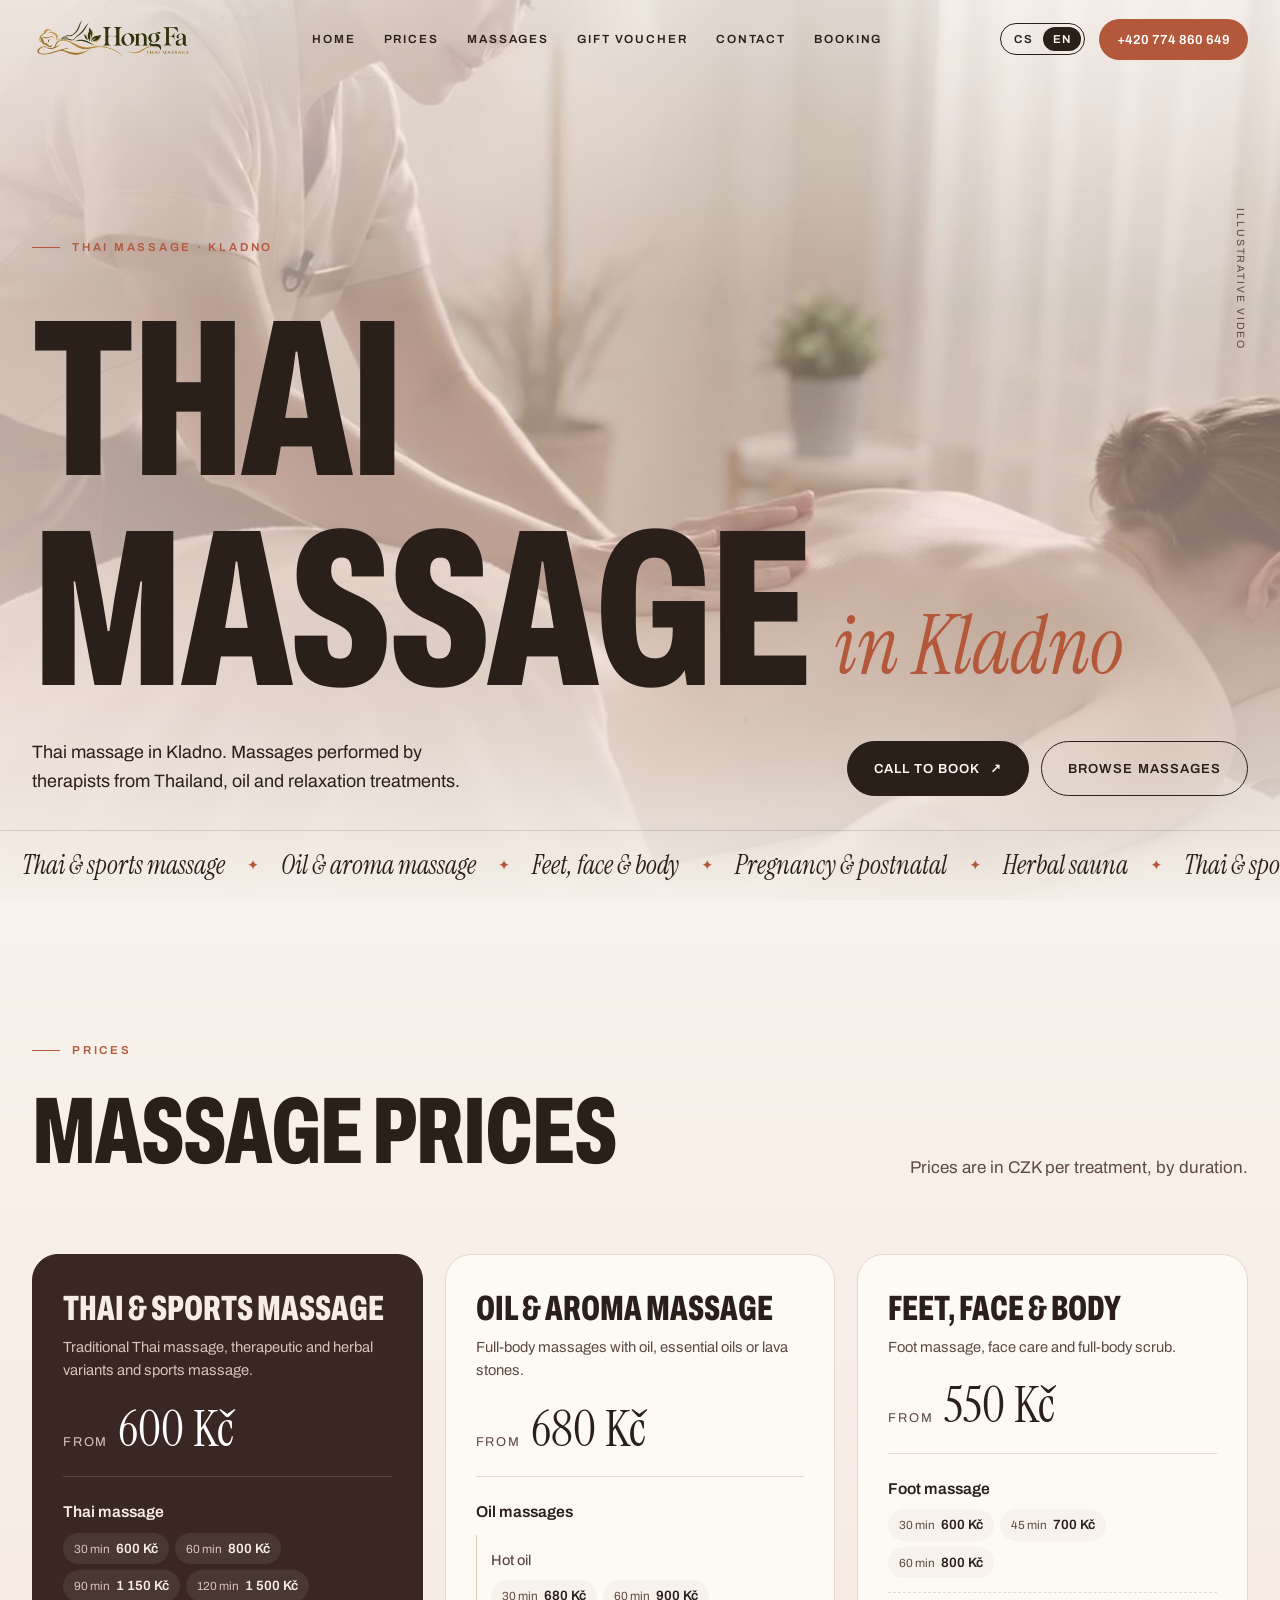
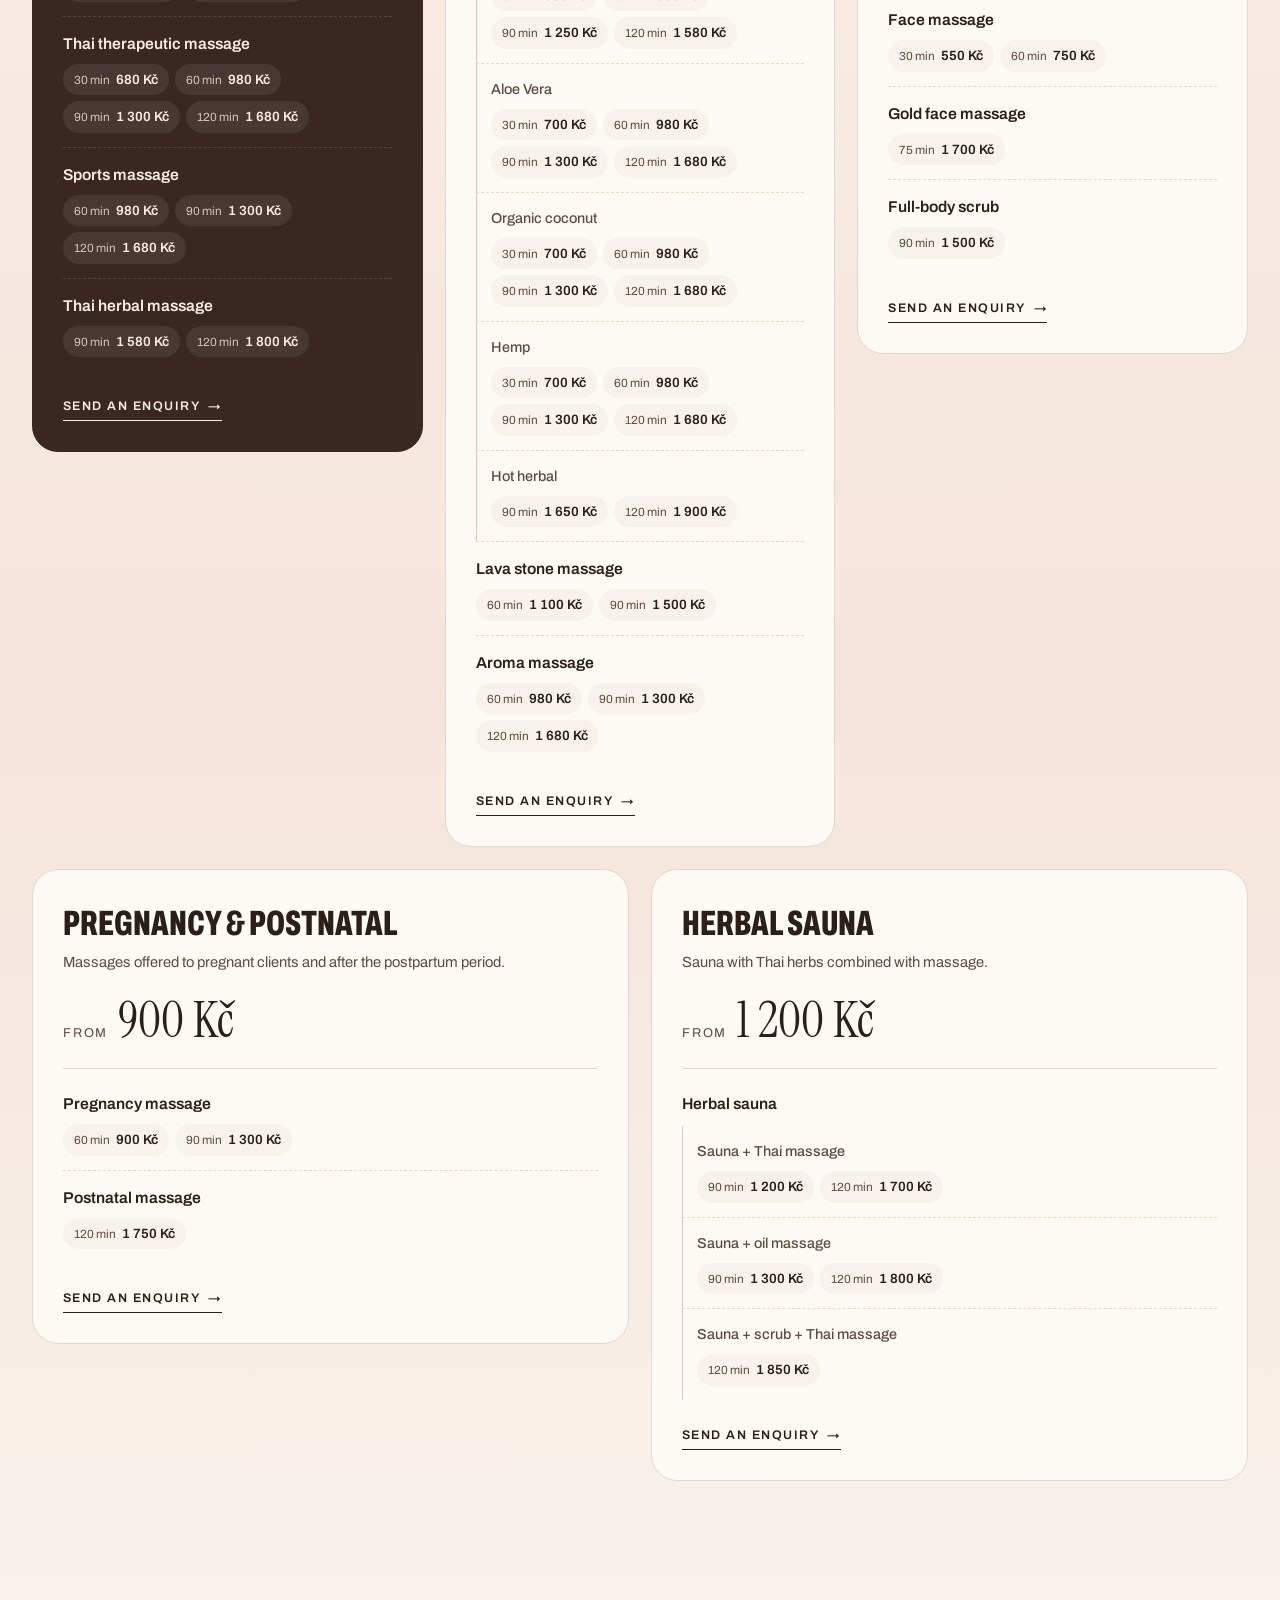
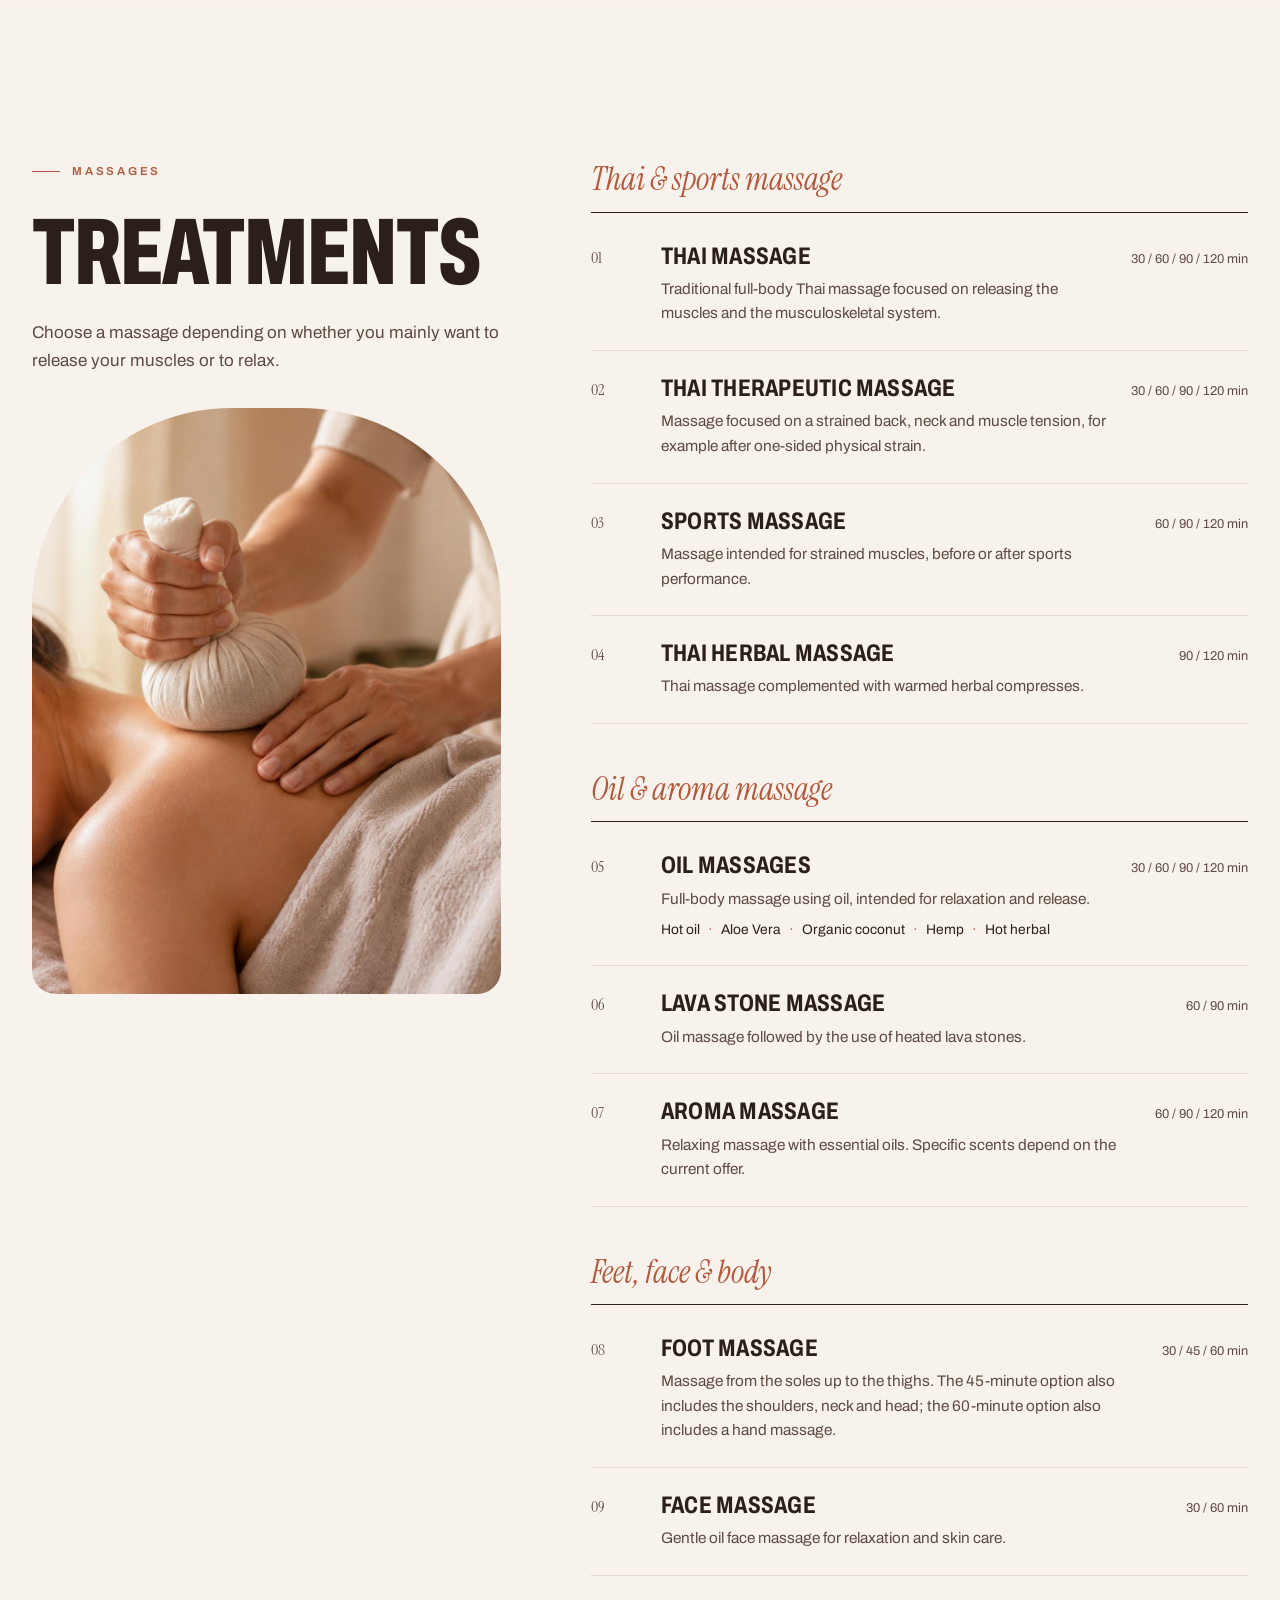
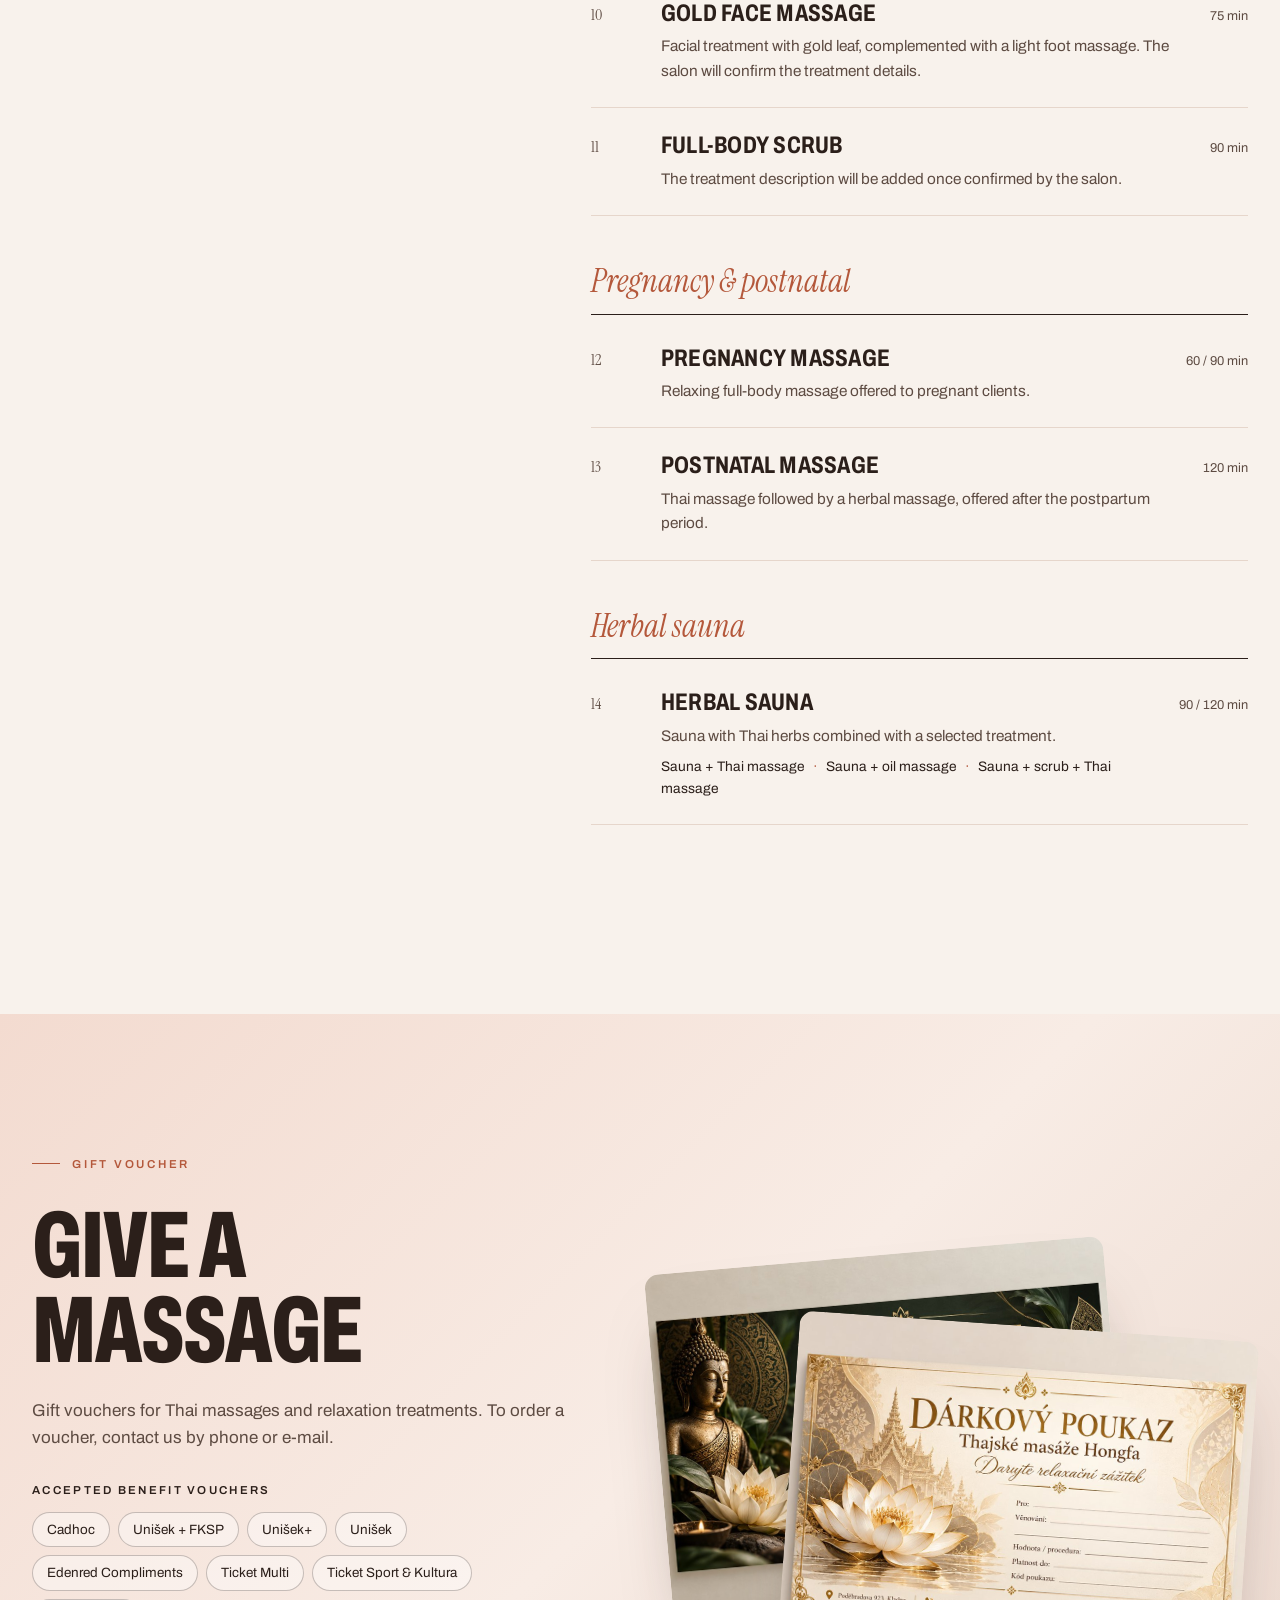
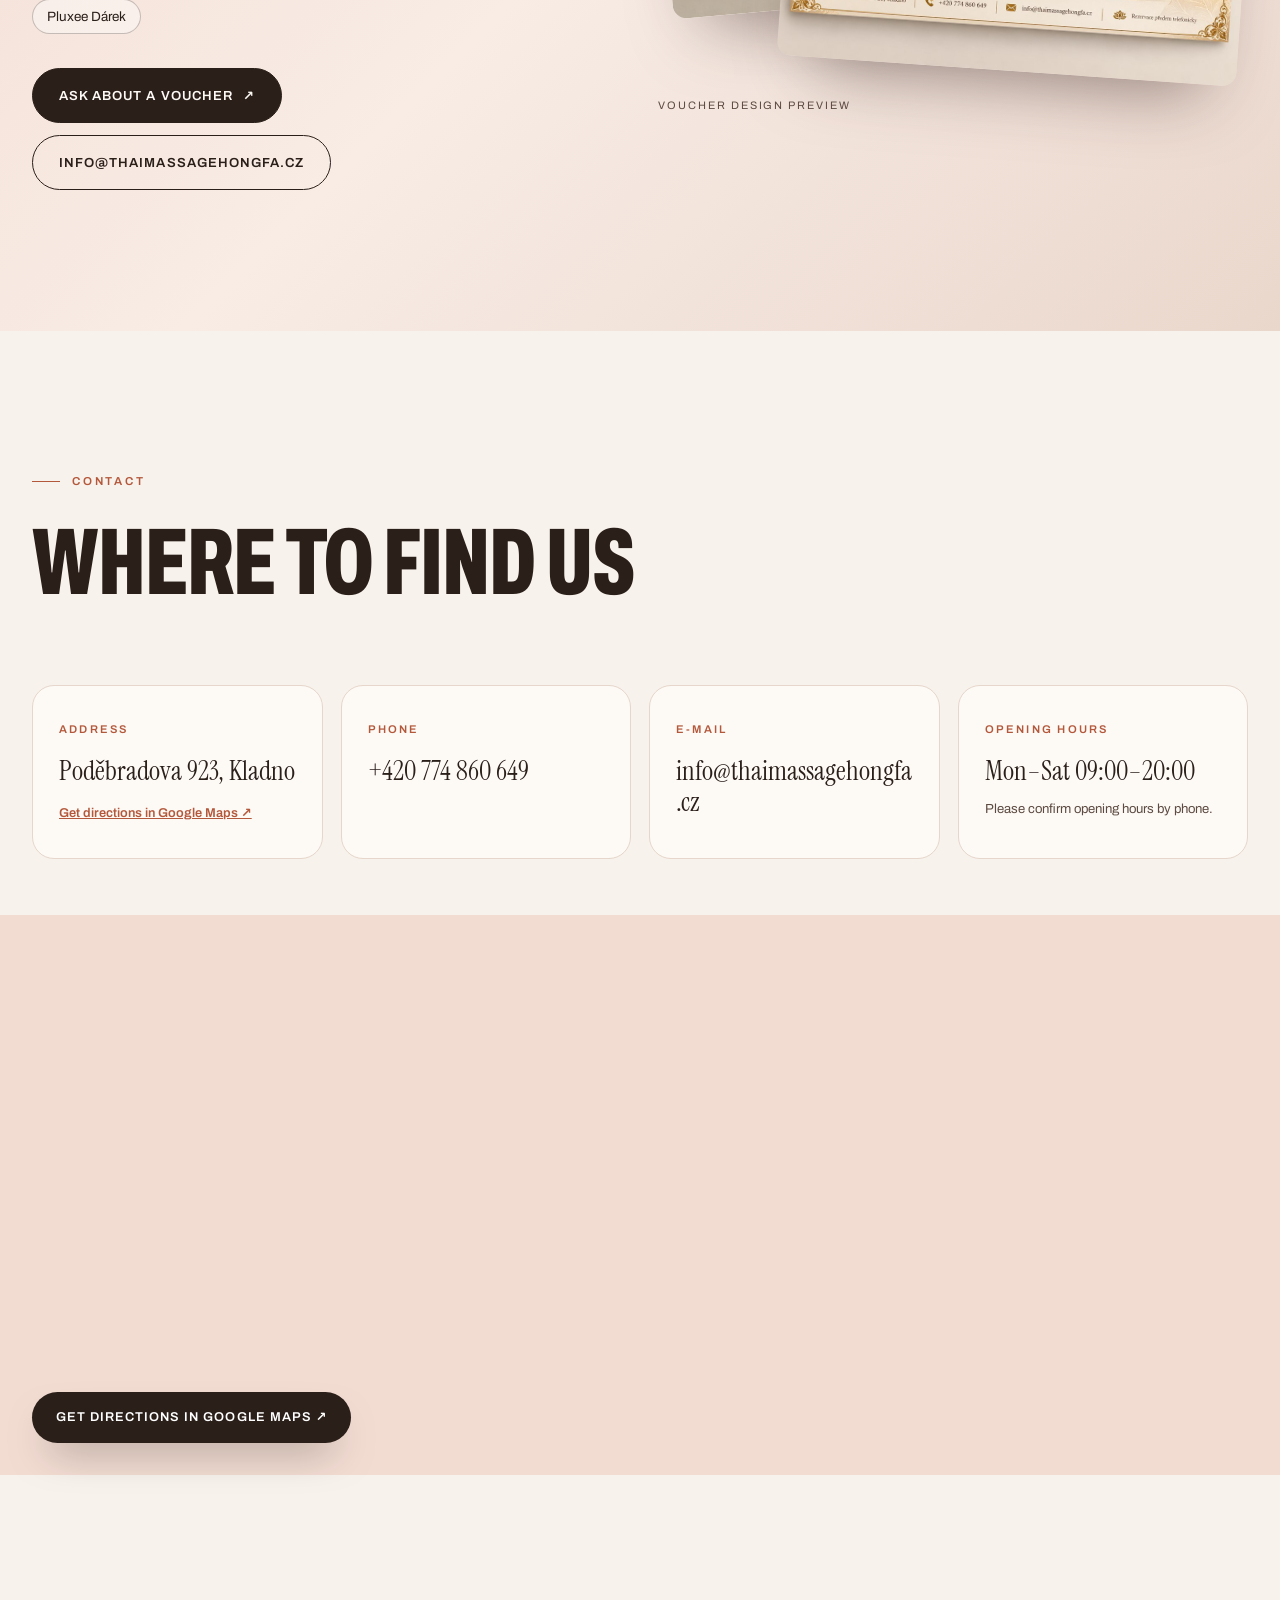
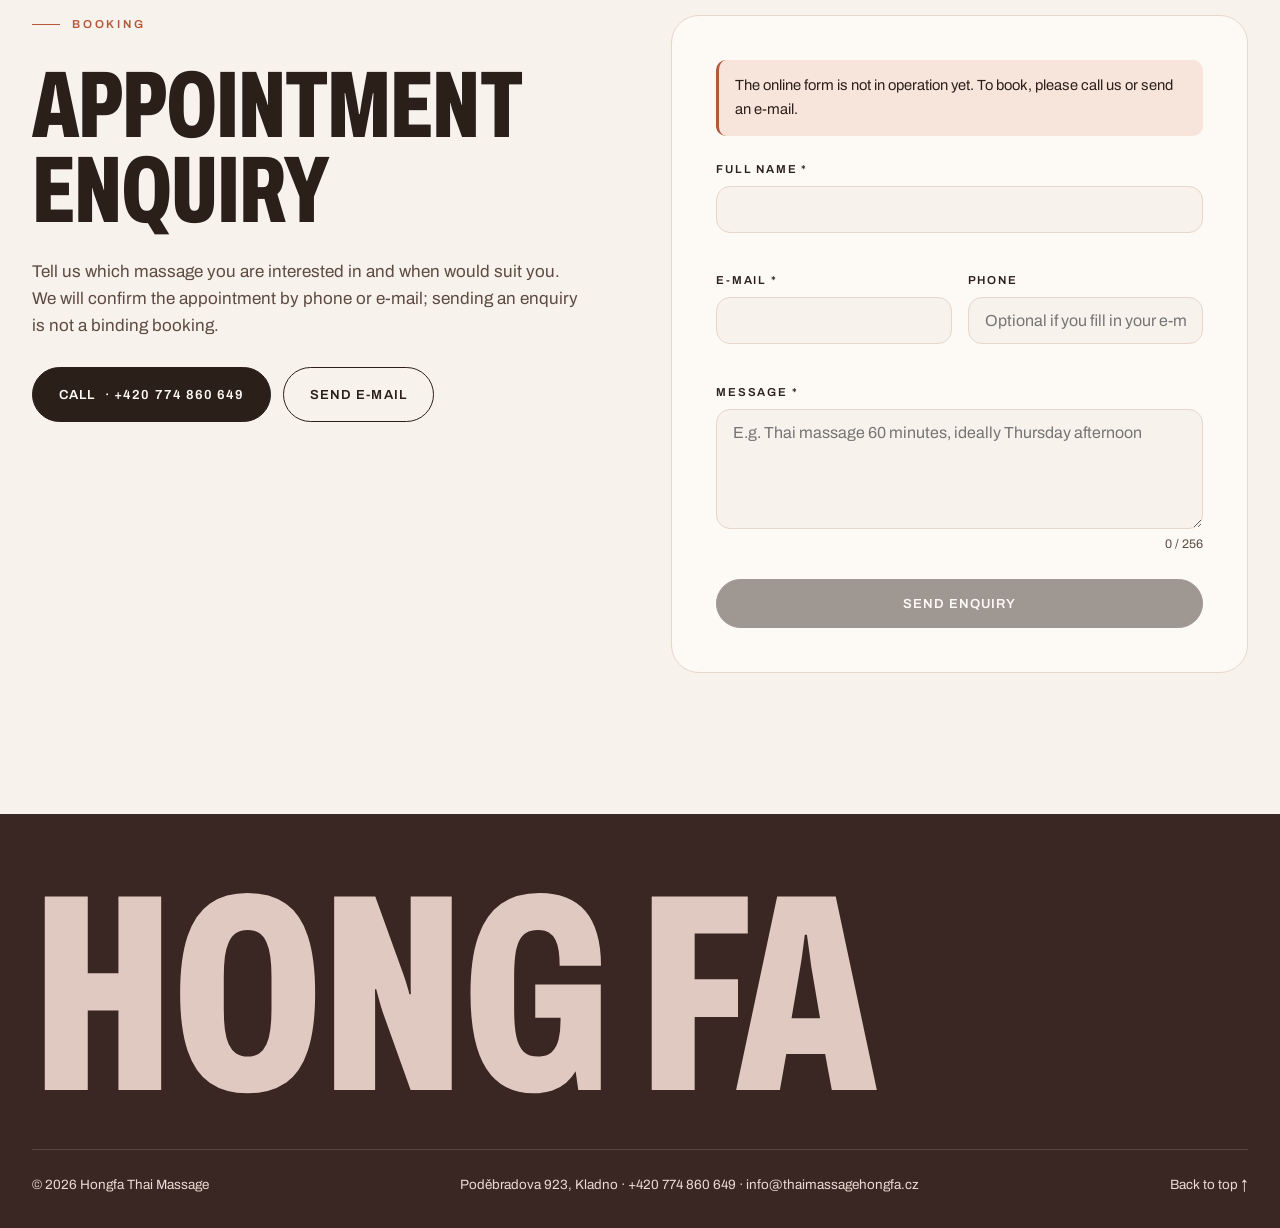
==== commit 04e34abc: "Deploy Hongfa dev from source 1cbbf35fcf6d75f0843f4a51673865b6a64ece2c" ====
--- a/index.html
+++ b/index.html
@@ -1 +1,156 @@
-<!doctype html><html lang="cs"><head><meta charset="utf-8"><meta name="viewport" content="width=device-width,initial-scale=1"><meta name="robots" content="noindex,nofollow,noarchive"><meta name="description" content="Thajské masáže, olejové masáže, bylinné procedury a další relaxační služby v Kladně. Prohlédněte si nabídku a ceník salonu Hongfa."><meta name="theme-color" content="#233329"><link rel="canonical" href="https://thaimassagehongfa.cz/"><title>Thajské masáže Hongfa | Kladno – návrh</title><link rel="stylesheet" href="/style.css"></head><body><div class="preview">Nezávazný návrh redesignu • obsah k ověření</div><nav><div class="wrap navinner"><a class="logo" href="#domu"><i>✳</i><span><strong>Hong Fa</strong><small>THAI MASSAGE · KLADNO</small></span></a><div class="menu"><a href="#o-nas">O nás</a><a href="#masaze">Masáže & ceník</a><a href="#kontakt">Kontakt</a><a class="btn" href="tel:+420774860649">Objednat se ↗</a></div></div></nav><header class="hero" id="domu"><video class="hero-video" autoplay muted loop playsinline preload="none" poster="/assets/video/hero-poster.jpg" aria-hidden="true"><source src="/assets/video/hero-mobile.mp4" media="(max-width: 700px)" type="video/mp4"><source src="/assets/video/hero-desktop.mp4" type="video/mp4"></video><div class="wrap"><div class="herocopy"><span class="eyebrow">Tradiční thajské masáže · Kladno</span><h1>Umění<br><em>zastavit se.</em></h1><p>Thajské masáže v Kladně. Masáže prováděné maséry z Thajska, olejové a relaxační procedury.</p><div class="buttons"><a class="btn fill" href="tel:+420774860649">Zavolat a objednat se ↗</a><a class="btn" href="#masaze">Prohlédnout masáže ↓</a></div></div></div><div class="hero-foot wrap"><span>✳ &nbsp;Prostor pro odpočinek</span><span>Objevte kouzlo thajských masáží ↘</span></div></header><main><section class="section" id="o-nas"><div class="wrap intro"><div><span class="eyebrow">Oáza klidu</span><h2>Čas věnovaný<br><em>jen vám.</em></h2><p>Od každodenního shonu k příjemnému uvolnění. Vyberte si z tradičních thajských masáží, aromatických olejových procedur nebo péče o namáhané svaly.</p><a class="btn" href="#masaze">Prohlédnout nabídku ↗</a></div><div class="art"><blockquote>Nechte každodenní starosti za dveřmi.</blockquote></div></div></section><section class="section services" id="masaze"><div class="wrap"><div class="sectionhead"><div><span class="eyebrow">Naše procedury</span><h2>Vyberte si svou<br>chvíli odpočinku.</h2></div><p>Od tradiční thajské masáže po bylinné rituály. Ceny jsou převzaty z veřejného webu a čekají na potvrzení salonu.</p></div><div class="grid"><article class="service"><div class="number">01 / ✳</div><h3>Thajská masáž</h3><p>Tradiční thajská masáž celého těla se zaměřením na uvolnění svalů a pohybového aparátu.</p><div class="prices"><span><small>30 minut</small><b>600 Kč</b></span><span><small>60 minut</small><b>800 Kč</b></span><span><small>90 minut</small><b>1 150 Kč</b></span><span><small>120 minut</small><b>1 500 Kč</b></span></div></article><article class="service"><div class="number">02 / ✳</div><h3>Thajská terapeutická masáž</h3><p>Masáž zaměřená na namáhaná záda, šíji a svalové napětí, například po jednostranné zátěži.</p><div class="prices"><span><small>30 minut</small><b>680 Kč</b></span><span><small>60 minut</small><b>980 Kč</b></span><span><small>90 minut</small><b>1 300 Kč</b></span><span><small>120 minut</small><b>1 680 Kč</b></span></div></article><article class="service"><div class="number">03 / ✳</div><h3>Olejové masáže</h3><p>Celotělová masáž s použitím oleje, určená k relaxaci a uvolnění.</p><div class="variants"><details><summary>Horká olejová ＋</summary><div class="prices"><span><small>30 minut</small><b>680 Kč</b></span><span><small>60 minut</small><b>900 Kč</b></span><span><small>90 minut</small><b>1 250 Kč</b></span><span><small>120 minut</small><b>1 580 Kč</b></span></div></details><details><summary>Aloe Vera ＋</summary><div class="prices"><span><small>30 minut</small><b>700 Kč</b></span><span><small>60 minut</small><b>980 Kč</b></span><span><small>90 minut</small><b>1 300 Kč</b></span><span><small>120 minut</small><b>1 680 Kč</b></span></div></details><details><summary>BIO kokos ＋</summary><div class="prices"><span><small>30 minut</small><b>700 Kč</b></span><span><small>60 minut</small><b>980 Kč</b></span><span><small>90 minut</small><b>1 300 Kč</b></span><span><small>120 minut</small><b>1 680 Kč</b></span></div></details><details><summary>Konopná ＋</summary><div class="prices"><span><small>30 minut</small><b>700 Kč</b></span><span><small>60 minut</small><b>980 Kč</b></span><span><small>90 minut</small><b>1 300 Kč</b></span><span><small>120 minut</small><b>1 680 Kč</b></span></div></details><details><summary>Horká bylinná ＋</summary><div class="prices"><span><small>90 minut</small><b>1 650 Kč</b></span><span><small>120 minut</small><b>1 900 Kč</b></span></div></details></div></article><article class="service"><div class="number">04 / ✳</div><h3>Masáž nohou</h3><p>Masáž od chodidel až po stehna. Varianta na 45 minut zahrnuje také ramena, šíji a hlavu; při 60 minutách také masáž rukou.</p><div class="prices"><span><small>30 minut</small><b>600 Kč</b></span><span><small>45 minut</small><b>700 Kč</b></span><span><small>60 minut</small><b>800 Kč</b></span></div></article><article class="service"><div class="number">05 / ✳</div><h3>Masáž obličeje</h3><p>Jemná olejová masáž obličeje pro relaxaci a péči o pleť.</p><div class="prices"><span><small>30 minut</small><b>550 Kč</b></span><span><small>60 minut</small><b>750 Kč</b></span></div></article><article class="service"><div class="number">06 / ✳</div><h3>Těhotenská masáž</h3><p>Relaxační celotělová masáž nabízená těhotným klientkám.</p><div class="prices"><span><small>60 minut</small><b>900 Kč</b></span><span><small>90 minut</small><b>1 300 Kč</b></span></div></article><article class="service"><div class="number">07 / ✳</div><h3>Masáž po porodu</h3><p>Thajská a následná bylinná masáž nabízená po šestinedělí.</p><div class="prices"><span><small>120 minut</small><b>1 750 Kč</b></span></div></article><article class="service"><div class="number">08 / ✳</div><h3>Sportovní masáž</h3><p>Masáž určená pro namáhané svaly, před sportovním výkonem nebo po něm.</p><div class="prices"><span><small>60 minut</small><b>980 Kč</b></span><span><small>90 minut</small><b>1 300 Kč</b></span><span><small>120 minut</small><b>1 680 Kč</b></span></div></article><article class="service"><div class="number">09 / ✳</div><h3>Thajská bylinná masáž</h3><p>Thajská masáž doplněná nahřátými bylinnými měšci.</p><div class="prices"><span><small>90 minut</small><b>1 580 Kč</b></span><span><small>120 minut</small><b>1 800 Kč</b></span></div></article><article class="service"><div class="number">10 / ✳</div><h3>Bylinná sauna</h3><p>Sauna s thajskými bylinkami kombinovaná s vybranou procedurou.</p><div class="variants"><details><summary>Sauna + thajská masáž ＋</summary><div class="prices"><span><small>90 minut</small><b>1 200 Kč</b></span><span><small>120 minut</small><b>1 700 Kč</b></span></div></details><details><summary>Sauna + olejová masáž ＋</summary><div class="prices"><span><small>90 minut</small><b>1 300 Kč</b></span><span><small>120 minut</small><b>1 800 Kč</b></span></div></details><details><summary>Sauna + peeling + thajská masáž ＋</summary><div class="prices"><span><small>120 minut</small><b>1 850 Kč</b></span></div></details></div></article><article class="service"><div class="number">11 / ✳</div><h3>Zlatá obličejová masáž</h3><p>Ošetření obličeje se zlatými plátky, doplněné lehkou masáží nohou. Podrobnosti procedury potvrdí salon.</p><div class="prices"><span><small>75 minut</small><b>1 700 Kč</b></span></div></article><article class="service"><div class="number">12 / ✳</div><h3>Masáž lávovými kameny</h3><p>Olejová masáž následovaná použitím nahřátých lávových kamenů.</p><div class="prices"><span><small>60 minut</small><b>1 100 Kč</b></span><span><small>90 minut</small><b>1 500 Kč</b></span></div></article><article class="service"><div class="number">13 / ✳</div><h3>Aroma masáž</h3><p>Relaxační masáž s esenciálními oleji. Konkrétní vůně podle aktuální nabídky.</p><div class="prices"><span><small>60 minut</small><b>980 Kč</b></span><span><small>90 minut</small><b>1 300 Kč</b></span><span><small>120 minut</small><b>1 680 Kč</b></span></div></article><article class="service"><div class="number">14 / ✳</div><h3>Peeling celého těla</h3><p>Podrobnosti procedury budou doplněny po potvrzení salonem.</p><div class="prices"><span><small>90 minut</small><b>1 500 Kč</b></span></div></article></div></div></section><section class="section gift" id="poukazy"><div class="wrap giftgrid"><div><span class="eyebrow">Dárek, který potěší</span><h2>Darujte<br><em>odpočinek.</em></h2><p>Dárkové poukazy na thajské masáže a relaxační procedury.</p><a class="btn" href="tel:+420774860649">Zeptat se na poukaz ↗</a><p style="font-size:12px">Poukázky dle původního webu: Cadhoc, Unišek + FKSP, Unišek+, Unišek, Edenred Compliments, Ticket Multi, Ticket Sport &amp; Kultura, Pluxee Dárek.</p></div><div class="voucher"><span style="font-size:40px">✳</span><b>Hong Fa</b><small>THE GIFT OF REST</small></div></div></section><section class="section" id="kontakt"><div class="wrap contactgrid"><div><span class="eyebrow">Navštivte nás</span><h2>Najdete nás<br>v Kladně.</h2><dl><dt>Adresa</dt><dd>Poděbradova 923, Kladno</dd><dt>Telefon</dt><dd><a href="tel:+420774860649">+420 774 860 649</a></dd><dt>E-mail</dt><dd><a href="mailto:info@thaimassagehongfa.cz">info@thaimassagehongfa.cz</a></dd><dt>Otevírací doba — k potvrzení</dt><dd>Po–So 09:00–20:00</dd></dl><p class="disclaimer">Údaje vycházejí z původní stránky a budou ověřeny před zveřejněním.</p></div><div class="map" id="map"><div class="prompt"><p>⌖</p><strong>Poděbradova 923, Kladno</strong><p>Mapa se načte až po kliknutí.</p><button id="show-map" type="button">Zobrazit mapu ↗</button></div></div></div></section></main><footer><div class="wrap"><span>✳ Hong Fa · Thai Massage</span><span>Nezávazný koncept yup.studio</span><a href="#domu">Zpět nahoru ↑</a></div></footer><script>document.getElementById('show-map').addEventListener('click',()=>{let f=document.createElement('iframe');f.loading='lazy';f.title='Mapa Hongfa';f.src='https://www.google.com/maps?q='+encodeURIComponent("Thajské masáže Hongfa, Poděbradova 923, Kladno")+'&output=embed';document.getElementById('map').replaceChildren(f)});</script></body></html>+<!doctype html>
+<html lang="cs">
+<head>
+<meta charset="utf-8">
+<meta name="viewport" content="width=device-width,initial-scale=1,viewport-fit=cover">
+<meta name="robots" content="noindex,nofollow,noarchive">
+<title>Thajské masáže Hongfa | Kladno</title>
+<meta name="description" content="Thajské masáže, olejové masáže, bylinné procedury a další relaxační služby v Kladně. Prohlédněte si nabídku a ceník salonu Hongfa.">
+<link rel="canonical" href="https://thaimassagehongfa.cz/">
+<meta name="theme-color" content="#f6eee8">
+<meta property="og:title" content="Thajské masáže Hongfa | Kladno">
+<meta property="og:description" content="Thajské masáže, olejové masáže, bylinné procedury a další relaxační služby v Kladně. Prohlédněte si nabídku a ceník salonu Hongfa.">
+<meta property="og:url" content="https://thaimassagehongfa.cz/">
+<meta property="og:locale" content="cs_CZ">
+<link rel="icon" href="/assets/web/logo.png">
+<link rel="preconnect" href="https://fonts.googleapis.com"><link rel="preconnect" href="https://fonts.gstatic.com" crossorigin>
+<link rel="stylesheet" href="https://fonts.googleapis.com/css2?family=Archivo:wdth,wght@62..125,300..800&family=Instrument+Serif:ital@0;1&display=swap">
+<link rel="preload" as="image" href="/assets/video/hero-poster.jpg">
+<link rel="stylesheet" href="/style.css">
+<script>document.documentElement.classList.add('js')</script>
+</head>
+<body>
+<a class="skip" href="#cenik"><span data-i18n="ui.nav.pricing">Ceník</span></a>
+<header class="nav" id="nav">
+  <div class="wrap navin">
+    <a class="brand" href="#domu" aria-label="Hong Fa"><img src="/assets/web/logo.png" alt="Thajské masáže Hong Fa" width="180" height="60"></a>
+    <nav class="links" aria-label="Menu"><a href="#domu"><span data-i18n="ui.nav.home">Domů</span></a><a href="#cenik"><span data-i18n="ui.nav.pricing">Ceník</span></a><a href="#masaze"><span data-i18n="ui.nav.massages">Masáže</span></a><a href="#poukaz"><span data-i18n="ui.nav.voucher">Dárkový poukaz</span></a><a href="#kontakt"><span data-i18n="ui.nav.contact">Kontakt</span></a><a href="#rezervace"><span data-i18n="ui.nav.booking">Rezervace</span></a></nav>
+    <div class="navr">
+      <div class="lang" role="group" data-i18n-attr="aria-label:ui.nav.language" aria-label="Jazyk"><button type="button" data-lang="cs" aria-pressed="true">CS</button><button type="button" data-lang="en" aria-pressed="false">EN</button></div>
+      <a class="cta-s" href="tel:+420774860649">+420 774 860 649</a>
+      <button class="burger" type="button" aria-expanded="false" aria-controls="mnav" data-i18n-attr="aria-label:ui.nav.menu" aria-label="Menu"><span></span><span></span></button>
+    </div>
+  </div>
+  <div class="mnav" id="mnav" hidden><nav aria-label="Menu"><a href="#domu"><span data-i18n="ui.nav.home">Domů</span></a><a href="#cenik"><span data-i18n="ui.nav.pricing">Ceník</span></a><a href="#masaze"><span data-i18n="ui.nav.massages">Masáže</span></a><a href="#poukaz"><span data-i18n="ui.nav.voucher">Dárkový poukaz</span></a><a href="#kontakt"><span data-i18n="ui.nav.contact">Kontakt</span></a><a href="#rezervace"><span data-i18n="ui.nav.booking">Rezervace</span></a></nav><a class="btn dark" href="tel:+420774860649"><span data-i18n="ui.common.call">Zavolat a objednat se</span> · +420 774 860 649</a></div>
+</header>
+
+<main>
+<section class="hero" id="domu">
+  <div class="hero-media" aria-hidden="true">
+    <video id="hv" muted loop playsinline preload="none" poster="/assets/video/hero-poster.jpg" data-desktop="/assets/video/hero-desktop.mp4" data-mobile="/assets/video/hero-mobile.mp4"></video>
+  </div>
+  <div class="hero-veil" aria-hidden="true"></div>
+  <div class="wrap hero-in">
+    <p class="eyebrow"><span data-i18n="ui.hero.eyebrow">Thajské masáže · Kladno</span></p>
+    <h1 class="display"><span class="l1" data-i18n="ui.hero.titleTop">Thajská</span><span class="l2"><span data-i18n="ui.hero.titleBottom">masáž</span><em data-i18n="ui.hero.titleAccent">v Kladně</em></span></h1>
+    <div class="hero-foot">
+      <p class="lead"><span data-i18n="hero.text">Thajské masáže v Kladně. Masáže prováděné maséry z Thajska, olejové a relaxační procedury.</span></p>
+      <div class="btns"><a class="btn dark" href="tel:+420774860649"><span data-i18n="hero.primaryCta">Zavolat a objednat se</span> <span aria-hidden="true">↗</span></a><a class="btn ghost" href="#masaze"><span data-i18n="hero.secondaryCta">Prohlédnout masáže</span></a></div>
+    </div>
+    <p class="vnote"><span data-i18n="ui.hero.videoNote">Ilustrační video</span></p>
+  </div>
+  <div class="marquee" aria-hidden="true"><div class="track"><span data-i18n="cat.thai.name">Thajské a sportovní masáže</span><i aria-hidden="true">✦</i><span data-i18n="cat.oil.name">Olejové a aroma masáže</span><i aria-hidden="true">✦</i><span data-i18n="cat.care.name">Nohy, obličej a tělo</span><i aria-hidden="true">✦</i><span data-i18n="cat.mother.name">Těhotenství a po porodu</span><i aria-hidden="true">✦</i><span data-i18n="cat.sauna.name">Bylinná sauna</span><i aria-hidden="true">✦</i><span data-i18n="cat.thai.name">Thajské a sportovní masáže</span><i aria-hidden="true">✦</i><span data-i18n="cat.oil.name">Olejové a aroma masáže</span><i aria-hidden="true">✦</i><span data-i18n="cat.care.name">Nohy, obličej a tělo</span><i aria-hidden="true">✦</i><span data-i18n="cat.mother.name">Těhotenství a po porodu</span><i aria-hidden="true">✦</i><span data-i18n="cat.sauna.name">Bylinná sauna</span><i aria-hidden="true">✦</i><span data-i18n="cat.thai.name">Thajské a sportovní masáže</span><i aria-hidden="true">✦</i><span data-i18n="cat.oil.name">Olejové a aroma masáže</span><i aria-hidden="true">✦</i><span data-i18n="cat.care.name">Nohy, obličej a tělo</span><i aria-hidden="true">✦</i><span data-i18n="cat.mother.name">Těhotenství a po porodu</span><i aria-hidden="true">✦</i><span data-i18n="cat.sauna.name">Bylinná sauna</span><i aria-hidden="true">✦</i></div></div>
+</section>
+
+<section class="sec pricing" id="cenik">
+  <div class="wrap">
+    <div class="shead reveal"><div><p class="eyebrow"><span data-i18n="ui.pricing.eyebrow">Ceník</span></p><h2 class="h2"><span data-i18n="ui.pricing.title">Ceny masáží</span></h2></div><p><span data-i18n="ui.pricing.text">Ceny jsou uvedeny v Kč za jednu proceduru podle délky.</span></p></div>
+    <div class="pgrid"><article class="pcard featured reveal" style="--d:0ms">
+<header><h3><span data-i18n="cat.thai.name">Thajské a sportovní masáže</span></h3><p><span data-i18n="cat.thai.text">Tradiční thajská masáž, terapeutická a bylinná varianta a sportovní masáž.</span></p>
+<div class="from"><span data-i18n="ui.pricing.from">od</span> <strong>600 Kč</strong></div></header>
+<ul class="plist"><li class="prow"><span class="pname"><span data-i18n="svc.thai-classic.name">Thajská masáž</span></span><span class="pvals"><span class="pv"><small>30&nbsp;min</small><b>600 Kč</b></span><span class="pv"><small>60&nbsp;min</small><b>800 Kč</b></span><span class="pv"><small>90&nbsp;min</small><b>1 150 Kč</b></span><span class="pv"><small>120&nbsp;min</small><b>1 500 Kč</b></span></span></li><li class="prow"><span class="pname"><span data-i18n="svc.thai-therapeutic.name">Thajská terapeutická masáž</span></span><span class="pvals"><span class="pv"><small>30&nbsp;min</small><b>680 Kč</b></span><span class="pv"><small>60&nbsp;min</small><b>980 Kč</b></span><span class="pv"><small>90&nbsp;min</small><b>1 300 Kč</b></span><span class="pv"><small>120&nbsp;min</small><b>1 680 Kč</b></span></span></li><li class="prow"><span class="pname"><span data-i18n="svc.sport.name">Sportovní masáž</span></span><span class="pvals"><span class="pv"><small>60&nbsp;min</small><b>980 Kč</b></span><span class="pv"><small>90&nbsp;min</small><b>1 300 Kč</b></span><span class="pv"><small>120&nbsp;min</small><b>1 680 Kč</b></span></span></li><li class="prow"><span class="pname"><span data-i18n="svc.thai-herbal.name">Thajská bylinná masáž</span></span><span class="pvals"><span class="pv"><small>90&nbsp;min</small><b>1 580 Kč</b></span><span class="pv"><small>120&nbsp;min</small><b>1 800 Kč</b></span></span></li></ul>
+<a class="pbtn" href="#rezervace"><span data-i18n="ui.pricing.cta">Poslat poptávku</span> <span aria-hidden="true">→</span></a></article><article class="pcard reveal" style="--d:70ms">
+<header><h3><span data-i18n="cat.oil.name">Olejové a aroma masáže</span></h3><p><span data-i18n="cat.oil.text">Celotělové masáže s olejem, esenciálními oleji nebo lávovými kameny.</span></p>
+<div class="from"><span data-i18n="ui.pricing.from">od</span> <strong>680 Kč</strong></div></header>
+<ul class="plist"><li class="prow group"><span class="pname"><span data-i18n="svc.oil.name">Olejové masáže</span></span></li><li class="prow sub"><span class="pname"><span data-i18n="svc.oil.v0">Horká olejová</span></span><span class="pvals"><span class="pv"><small>30&nbsp;min</small><b>680 Kč</b></span><span class="pv"><small>60&nbsp;min</small><b>900 Kč</b></span><span class="pv"><small>90&nbsp;min</small><b>1 250 Kč</b></span><span class="pv"><small>120&nbsp;min</small><b>1 580 Kč</b></span></span></li><li class="prow sub"><span class="pname"><span data-i18n="svc.oil.v1">Aloe Vera</span></span><span class="pvals"><span class="pv"><small>30&nbsp;min</small><b>700 Kč</b></span><span class="pv"><small>60&nbsp;min</small><b>980 Kč</b></span><span class="pv"><small>90&nbsp;min</small><b>1 300 Kč</b></span><span class="pv"><small>120&nbsp;min</small><b>1 680 Kč</b></span></span></li><li class="prow sub"><span class="pname"><span data-i18n="svc.oil.v2">BIO kokos</span></span><span class="pvals"><span class="pv"><small>30&nbsp;min</small><b>700 Kč</b></span><span class="pv"><small>60&nbsp;min</small><b>980 Kč</b></span><span class="pv"><small>90&nbsp;min</small><b>1 300 Kč</b></span><span class="pv"><small>120&nbsp;min</small><b>1 680 Kč</b></span></span></li><li class="prow sub"><span class="pname"><span data-i18n="svc.oil.v3">Konopná</span></span><span class="pvals"><span class="pv"><small>30&nbsp;min</small><b>700 Kč</b></span><span class="pv"><small>60&nbsp;min</small><b>980 Kč</b></span><span class="pv"><small>90&nbsp;min</small><b>1 300 Kč</b></span><span class="pv"><small>120&nbsp;min</small><b>1 680 Kč</b></span></span></li><li class="prow sub"><span class="pname"><span data-i18n="svc.oil.v4">Horká bylinná</span></span><span class="pvals"><span class="pv"><small>90&nbsp;min</small><b>1 650 Kč</b></span><span class="pv"><small>120&nbsp;min</small><b>1 900 Kč</b></span></span></li><li class="prow"><span class="pname"><span data-i18n="svc.lava-stones.name">Masáž lávovými kameny</span></span><span class="pvals"><span class="pv"><small>60&nbsp;min</small><b>1 100 Kč</b></span><span class="pv"><small>90&nbsp;min</small><b>1 500 Kč</b></span></span></li><li class="prow"><span class="pname"><span data-i18n="svc.aroma.name">Aroma masáž</span></span><span class="pvals"><span class="pv"><small>60&nbsp;min</small><b>980 Kč</b></span><span class="pv"><small>90&nbsp;min</small><b>1 300 Kč</b></span><span class="pv"><small>120&nbsp;min</small><b>1 680 Kč</b></span></span></li></ul>
+<a class="pbtn" href="#rezervace"><span data-i18n="ui.pricing.cta">Poslat poptávku</span> <span aria-hidden="true">→</span></a></article><article class="pcard reveal" style="--d:140ms">
+<header><h3><span data-i18n="cat.care.name">Nohy, obličej a tělo</span></h3><p><span data-i18n="cat.care.text">Masáž nohou, péče o obličej a peeling celého těla.</span></p>
+<div class="from"><span data-i18n="ui.pricing.from">od</span> <strong>550 Kč</strong></div></header>
+<ul class="plist"><li class="prow"><span class="pname"><span data-i18n="svc.foot.name">Masáž nohou</span></span><span class="pvals"><span class="pv"><small>30&nbsp;min</small><b>600 Kč</b></span><span class="pv"><small>45&nbsp;min</small><b>700 Kč</b></span><span class="pv"><small>60&nbsp;min</small><b>800 Kč</b></span></span></li><li class="prow"><span class="pname"><span data-i18n="svc.face.name">Masáž obličeje</span></span><span class="pvals"><span class="pv"><small>30&nbsp;min</small><b>550 Kč</b></span><span class="pv"><small>60&nbsp;min</small><b>750 Kč</b></span></span></li><li class="prow"><span class="pname"><span data-i18n="svc.gold-face.name">Zlatá obličejová masáž</span></span><span class="pvals"><span class="pv"><small>75&nbsp;min</small><b>1 700 Kč</b></span></span></li><li class="prow"><span class="pname"><span data-i18n="svc.body-peeling.name">Peeling celého těla</span></span><span class="pvals"><span class="pv"><small>90&nbsp;min</small><b>1 500 Kč</b></span></span></li></ul>
+<a class="pbtn" href="#rezervace"><span data-i18n="ui.pricing.cta">Poslat poptávku</span> <span aria-hidden="true">→</span></a></article><article class="pcard reveal" style="--d:210ms">
+<header><h3><span data-i18n="cat.mother.name">Těhotenství a po porodu</span></h3><p><span data-i18n="cat.mother.text">Masáže nabízené těhotným klientkám a po šestinedělí.</span></p>
+<div class="from"><span data-i18n="ui.pricing.from">od</span> <strong>900 Kč</strong></div></header>
+<ul class="plist"><li class="prow"><span class="pname"><span data-i18n="svc.pregnancy.name">Těhotenská masáž</span></span><span class="pvals"><span class="pv"><small>60&nbsp;min</small><b>900 Kč</b></span><span class="pv"><small>90&nbsp;min</small><b>1 300 Kč</b></span></span></li><li class="prow"><span class="pname"><span data-i18n="svc.postnatal.name">Masáž po porodu</span></span><span class="pvals"><span class="pv"><small>120&nbsp;min</small><b>1 750 Kč</b></span></span></li></ul>
+<a class="pbtn" href="#rezervace"><span data-i18n="ui.pricing.cta">Poslat poptávku</span> <span aria-hidden="true">→</span></a></article><article class="pcard reveal" style="--d:280ms">
+<header><h3><span data-i18n="cat.sauna.name">Bylinná sauna</span></h3><p><span data-i18n="cat.sauna.text">Sauna s thajskými bylinkami v kombinaci s masáží.</span></p>
+<div class="from"><span data-i18n="ui.pricing.from">od</span> <strong>1 200 Kč</strong></div></header>
+<ul class="plist"><li class="prow group"><span class="pname"><span data-i18n="svc.herbal-sauna.name">Bylinná sauna</span></span></li><li class="prow sub"><span class="pname"><span data-i18n="svc.herbal-sauna.v0">Sauna + thajská masáž</span></span><span class="pvals"><span class="pv"><small>90&nbsp;min</small><b>1 200 Kč</b></span><span class="pv"><small>120&nbsp;min</small><b>1 700 Kč</b></span></span></li><li class="prow sub"><span class="pname"><span data-i18n="svc.herbal-sauna.v1">Sauna + olejová masáž</span></span><span class="pvals"><span class="pv"><small>90&nbsp;min</small><b>1 300 Kč</b></span><span class="pv"><small>120&nbsp;min</small><b>1 800 Kč</b></span></span></li><li class="prow sub"><span class="pname"><span data-i18n="svc.herbal-sauna.v2">Sauna + peeling + thajská masáž</span></span><span class="pvals"><span class="pv"><small>120&nbsp;min</small><b>1 850 Kč</b></span></span></li></ul>
+<a class="pbtn" href="#rezervace"><span data-i18n="ui.pricing.cta">Poslat poptávku</span> <span aria-hidden="true">→</span></a></article></div>
+  </div>
+</section>
+
+<section class="sec massages" id="masaze">
+  <div class="wrap mgrid">
+    <div class="mside reveal">
+      <p class="eyebrow"><span data-i18n="ui.massages.eyebrow">Masáže</span></p><h2 class="h2"><span data-i18n="ui.massages.title">Nabídka procedur</span></h2><p><span data-i18n="ui.massages.text">Vyberte si masáž podle toho, zda chcete hlavně uvolnit svaly, nebo si odpočinout.</span></p>
+      <figure class="photo"><img src="/assets/web/hands.jpg" alt="" width="1024" height="1280" loading="lazy" decoding="async"></figure>
+    </div>
+    <div class="mlist"><div class="mgroup reveal"><h3 class="mcat"><span data-i18n="cat.thai.name">Thajské a sportovní masáže</span></h3><article class="mrow"><span class="mnum">01</span><div class="mbody"><h4><span data-i18n="svc.thai-classic.name">Thajská masáž</span></h4><p><span data-i18n="svc.thai-classic.desc">Tradiční thajská masáž celého těla se zaměřením na uvolnění svalů a pohybového aparátu.</span></p></div><span class="mdur">30 / 60 / 90 / 120 min</span></article><article class="mrow"><span class="mnum">02</span><div class="mbody"><h4><span data-i18n="svc.thai-therapeutic.name">Thajská terapeutická masáž</span></h4><p><span data-i18n="svc.thai-therapeutic.desc">Masáž zaměřená na namáhaná záda, šíji a svalové napětí, například po jednostranné zátěži.</span></p></div><span class="mdur">30 / 60 / 90 / 120 min</span></article><article class="mrow"><span class="mnum">03</span><div class="mbody"><h4><span data-i18n="svc.sport.name">Sportovní masáž</span></h4><p><span data-i18n="svc.sport.desc">Masáž určená pro namáhané svaly, před sportovním výkonem nebo po něm.</span></p></div><span class="mdur">60 / 90 / 120 min</span></article><article class="mrow"><span class="mnum">04</span><div class="mbody"><h4><span data-i18n="svc.thai-herbal.name">Thajská bylinná masáž</span></h4><p><span data-i18n="svc.thai-herbal.desc">Thajská masáž doplněná nahřátými bylinnými měšci.</span></p></div><span class="mdur">90 / 120 min</span></article></div><div class="mgroup reveal"><h3 class="mcat"><span data-i18n="cat.oil.name">Olejové a aroma masáže</span></h3><article class="mrow"><span class="mnum">05</span><div class="mbody"><h4><span data-i18n="svc.oil.name">Olejové masáže</span></h4><p><span data-i18n="svc.oil.desc">Celotělová masáž s použitím oleje, určená k relaxaci a uvolnění.</span></p><p class="mvars"><span data-i18n="svc.oil.v0">Horká olejová</span><i aria-hidden="true">·</i><span data-i18n="svc.oil.v1">Aloe Vera</span><i aria-hidden="true">·</i><span data-i18n="svc.oil.v2">BIO kokos</span><i aria-hidden="true">·</i><span data-i18n="svc.oil.v3">Konopná</span><i aria-hidden="true">·</i><span data-i18n="svc.oil.v4">Horká bylinná</span></p></div><span class="mdur">30 / 60 / 90 / 120 min</span></article><article class="mrow"><span class="mnum">06</span><div class="mbody"><h4><span data-i18n="svc.lava-stones.name">Masáž lávovými kameny</span></h4><p><span data-i18n="svc.lava-stones.desc">Olejová masáž následovaná použitím nahřátých lávových kamenů.</span></p></div><span class="mdur">60 / 90 min</span></article><article class="mrow"><span class="mnum">07</span><div class="mbody"><h4><span data-i18n="svc.aroma.name">Aroma masáž</span></h4><p><span data-i18n="svc.aroma.desc">Relaxační masáž s esenciálními oleji. Konkrétní vůně podle aktuální nabídky.</span></p></div><span class="mdur">60 / 90 / 120 min</span></article></div><div class="mgroup reveal"><h3 class="mcat"><span data-i18n="cat.care.name">Nohy, obličej a tělo</span></h3><article class="mrow"><span class="mnum">08</span><div class="mbody"><h4><span data-i18n="svc.foot.name">Masáž nohou</span></h4><p><span data-i18n="svc.foot.desc">Masáž od chodidel až po stehna. Varianta na 45 minut zahrnuje také ramena, šíji a hlavu; při 60 minutách také masáž rukou.</span></p></div><span class="mdur">30 / 45 / 60 min</span></article><article class="mrow"><span class="mnum">09</span><div class="mbody"><h4><span data-i18n="svc.face.name">Masáž obličeje</span></h4><p><span data-i18n="svc.face.desc">Jemná olejová masáž obličeje pro relaxaci a péči o pleť.</span></p></div><span class="mdur">30 / 60 min</span></article><article class="mrow"><span class="mnum">10</span><div class="mbody"><h4><span data-i18n="svc.gold-face.name">Zlatá obličejová masáž</span></h4><p><span data-i18n="svc.gold-face.desc">Ošetření obličeje se zlatými plátky, doplněné lehkou masáží nohou. Podrobnosti procedury potvrdí salon.</span></p></div><span class="mdur">75 min</span></article><article class="mrow"><span class="mnum">11</span><div class="mbody"><h4><span data-i18n="svc.body-peeling.name">Peeling celého těla</span></h4><p><span data-i18n="svc.body-peeling.desc">Popis procedury doplníme po potvrzení salonem.</span></p></div><span class="mdur">90 min</span></article></div><div class="mgroup reveal"><h3 class="mcat"><span data-i18n="cat.mother.name">Těhotenství a po porodu</span></h3><article class="mrow"><span class="mnum">12</span><div class="mbody"><h4><span data-i18n="svc.pregnancy.name">Těhotenská masáž</span></h4><p><span data-i18n="svc.pregnancy.desc">Relaxační celotělová masáž nabízená těhotným klientkám.</span></p></div><span class="mdur">60 / 90 min</span></article><article class="mrow"><span class="mnum">13</span><div class="mbody"><h4><span data-i18n="svc.postnatal.name">Masáž po porodu</span></h4><p><span data-i18n="svc.postnatal.desc">Thajská a následná bylinná masáž nabízená po šestinedělí.</span></p></div><span class="mdur">120 min</span></article></div><div class="mgroup reveal"><h3 class="mcat"><span data-i18n="cat.sauna.name">Bylinná sauna</span></h3><article class="mrow"><span class="mnum">14</span><div class="mbody"><h4><span data-i18n="svc.herbal-sauna.name">Bylinná sauna</span></h4><p><span data-i18n="svc.herbal-sauna.desc">Sauna s thajskými bylinkami kombinovaná s vybranou procedurou.</span></p><p class="mvars"><span data-i18n="svc.herbal-sauna.v0">Sauna + thajská masáž</span><i aria-hidden="true">·</i><span data-i18n="svc.herbal-sauna.v1">Sauna + olejová masáž</span><i aria-hidden="true">·</i><span data-i18n="svc.herbal-sauna.v2">Sauna + peeling + thajská masáž</span></p></div><span class="mdur">90 / 120 min</span></article></div></div>
+  </div>
+</section>
+
+<section class="sec voucher" id="poukaz">
+  <div class="wrap vgrid">
+    <div class="vcopy reveal">
+      <p class="eyebrow"><span data-i18n="ui.voucher.eyebrow">Dárkový poukaz</span></p><h2 class="h2"><span data-i18n="ui.voucher.title">Darujte masáž</span></h2>
+      <p><span data-i18n="ui.voucher.text">Dárkové poukazy na thajské masáže a relaxační procedury. Pro objednání poukazu nás kontaktujte telefonicky nebo e-mailem.</span></p>
+      <h3 class="small"><span data-i18n="ui.voucher.benefitsTitle">Přijímané benefitní poukázky</span></h3><ul class="pills"><li>Cadhoc</li><li>Unišek + FKSP</li><li>Unišek+</li><li>Unišek</li><li>Edenred Compliments</li><li>Ticket Multi</li><li>Ticket Sport &amp; Kultura</li><li>Pluxee Dárek</li></ul>
+      <div class="btns"><a class="btn dark" href="tel:+420774860649"><span data-i18n="ui.voucher.cta">Zeptat se na poukaz</span> <span aria-hidden="true">↗</span></a><a class="btn ghost" href="mailto:info@thaimassagehongfa.cz">info@thaimassagehongfa.cz</a></div>
+    </div>
+    <figure class="vstack reveal">
+      <img class="v1" src="/assets/web/poukaz.jpg" alt="" width="1100" height="825" loading="lazy" decoding="async">
+      <img class="v2" src="/assets/web/poukaz2.jpg" alt="" width="1100" height="825" loading="lazy" decoding="async">
+      <figcaption><span data-i18n="ui.voucher.draftNote">Náhled grafiky poukazu</span></figcaption>
+    </figure>
+  </div>
+</section>
+
+<section class="sec contact" id="kontakt">
+  <div class="wrap">
+    <div class="shead reveal"><div><p class="eyebrow"><span data-i18n="ui.contact.eyebrow">Kontakt</span></p><h2 class="h2"><span data-i18n="ui.contact.title">Kde nás najdete</span></h2></div></div>
+    <div class="cgrid">
+      <div class="ccard reveal"><span class="clabel"><span data-i18n="ui.contact.address">Adresa</span></span><p class="cval">Poděbradova 923, Kladno</p><a class="clink" href="https://www.google.com/maps/dir/?api=1&amp;destination=Thajsk%C3%A9%20mas%C3%A1%C5%BEe%20Hongfa%2C%20Pod%C4%9Bbradova%20923%2C%20Kladno" target="_blank" rel="noopener"><span data-i18n="ui.contact.directions">Navigovat v Google Maps</span> ↗</a></div>
+      <div class="ccard reveal" style="--d:70ms"><span class="clabel"><span data-i18n="ui.contact.phone">Telefon</span></span><p class="cval"><a href="tel:+420774860649">+420 774 860 649</a></p></div>
+      <div class="ccard reveal" style="--d:140ms"><span class="clabel"><span data-i18n="ui.contact.email">E-mail</span></span><p class="cval"><a href="mailto:info@thaimassagehongfa.cz">info@thaimassagehongfa.cz</a></p></div>
+      <div class="ccard reveal" style="--d:210ms"><span class="clabel"><span data-i18n="ui.contact.hours">Otevírací doba</span></span><p class="cval"><span data-i18n="contact.hours">Po–So 09:00–20:00</span></p><p class="cnote"><span data-i18n="ui.contact.hoursNote">Otevírací dobu prosím ověřte telefonicky.</span></p></div>
+    </div>
+  </div>
+  <div class="map">
+    <iframe data-i18n-attr="title:ui.contact.mapTitle" title="Mapa – Thajské masáže Hongfa, Poděbradova 923, Kladno" src="https://www.google.com/maps?q=Thajsk%C3%A9%20mas%C3%A1%C5%BEe%20Hongfa%2C%20Pod%C4%9Bbradova%20923%2C%20Kladno&amp;z=16&amp;output=embed" loading="lazy" referrerpolicy="no-referrer-when-downgrade"></iframe>
+    <a class="mapbtn" href="https://www.google.com/maps/dir/?api=1&amp;destination=Thajsk%C3%A9%20mas%C3%A1%C5%BEe%20Hongfa%2C%20Pod%C4%9Bbradova%20923%2C%20Kladno" target="_blank" rel="noopener"><span data-i18n="ui.contact.directions">Navigovat v Google Maps</span> ↗</a>
+  </div>
+</section>
+
+<section class="sec booking" id="rezervace">
+  <div class="wrap bgrid">
+    <div class="bcopy reveal">
+      <p class="eyebrow"><span data-i18n="ui.booking.eyebrow">Rezervace</span></p><h2 class="h2"><span data-i18n="ui.booking.title">Poptávka termínu</span></h2><p><span data-i18n="ui.booking.text">Napište nám, o jakou masáž máte zájem a kdy by vám termín vyhovoval. Termín potvrdíme telefonicky nebo e-mailem; odeslání poptávky není závazná rezervace.</span></p>
+      <div class="alt"><a class="btn dark" href="tel:+420774860649"><span data-i18n="ui.booking.callUs">Zavolat</span> · +420 774 860 649</a><a class="btn ghost" href="mailto:info@thaimassagehongfa.cz"><span data-i18n="ui.booking.writeUs">Napsat e-mail</span></a></div>
+    </div>
+    <form class="form reveal" id="enq" novalidate data-enabled="false">
+      <div class="notice" role="status"><span data-i18n="ui.booking.unavailable">Online formulář zatím není v provozu. Pro objednání nám prosím zavolejte nebo napište e-mail.</span></div>
+      <div class="hp" aria-hidden="true"><label>Website <input name="website" tabindex="-1" autocomplete="off"></label></div>
+      <div class="field"><label for="f-name"><span data-i18n="ui.booking.name">Jméno a příjmení</span> *</label><input id="f-name" name="name" autocomplete="name" required maxlength="100"><span class="err" id="e-name"></span></div>
+      <div class="row2">
+        <div class="field"><label for="f-email"><span data-i18n="ui.booking.email">E-mail</span> *</label><input id="f-email" name="email" type="email" autocomplete="email" required maxlength="200"><span class="err" id="e-email"></span></div>
+        <div class="field"><label for="f-phone"><span data-i18n="ui.booking.phone">Telefon</span></label><input id="f-phone" name="phone" type="tel" autocomplete="tel" maxlength="30" data-i18n-attr="placeholder:ui.booking.phoneHint" placeholder="Nepovinné, pokud vyplníte e-mail"><span class="err" id="e-phone"></span></div>
+      </div>
+      <div class="field"><label for="f-msg"><span data-i18n="ui.booking.message">Zpráva</span> *</label><textarea id="f-msg" name="message" rows="4" maxlength="256" required data-i18n-attr="placeholder:ui.booking.messagePlaceholder" placeholder="Např. thajská masáž 60 minut, ideálně ve čtvrtek odpoledne"></textarea><div class="meta"><span class="err" id="e-message"></span><span class="count" id="count">0 / 256</span></div></div>
+      
+      <button class="btn dark submit" type="submit" aria-disabled="true"><span data-i18n="ui.booking.submit">Odeslat poptávku</span></button>
+      <div class="status" id="fstatus" role="alert" aria-live="polite"></div>
+    </form>
+  </div>
+</section>
+</main>
+
+<footer class="foot">
+  <div class="wrap">
+    <p class="fword" aria-hidden="true">Hong Fa</p>
+    <div class="frow"><span>© 2026 <span data-i18n="footer.copyright">Thajské masáže Hongfa</span></span><span>Poděbradova 923, Kladno · <a href="tel:+420774860649">+420 774 860 649</a> · <a href="mailto:info@thaimassagehongfa.cz">info@thaimassagehongfa.cz</a></span><a href="#domu"><span data-i18n="ui.footer.top">Zpět nahoru</span> ↑</a></div>
+  </div>
+</footer>
+<script>window.HF_I18N={"cs":{"ui.nav.home":"Domů","ui.nav.pricing":"Ceník","ui.nav.massages":"Masáže","ui.nav.voucher":"Dárkový poukaz","ui.nav.contact":"Kontakt","ui.nav.booking":"Rezervace","ui.nav.menu":"Menu","ui.nav.close":"Zavřít","ui.nav.language":"Jazyk","ui.hero.eyebrow":"Thajské masáže · Kladno","ui.hero.titleTop":"Thajská","ui.hero.titleBottom":"masáž","ui.hero.titleAccent":"v Kladně","ui.hero.videoNote":"Ilustrační video","ui.pricing.eyebrow":"Ceník","ui.pricing.title":"Ceny masáží","ui.pricing.text":"Ceny jsou uvedeny v Kč za jednu proceduru podle délky.","ui.pricing.from":"od","ui.pricing.minutes":"min","ui.pricing.cta":"Poslat poptávku","ui.massages.eyebrow":"Masáže","ui.massages.title":"Nabídka procedur","ui.massages.text":"Vyberte si masáž podle toho, zda chcete hlavně uvolnit svaly, nebo si odpočinout.","ui.massages.durations":"Délka","ui.massages.pending":"Popis procedury doplníme po potvrzení salonem.","ui.voucher.eyebrow":"Dárkový poukaz","ui.voucher.title":"Darujte masáž","ui.voucher.text":"Dárkové poukazy na thajské masáže a relaxační procedury. Pro objednání poukazu nás kontaktujte telefonicky nebo e-mailem.","ui.voucher.benefitsTitle":"Přijímané benefitní poukázky","ui.voucher.cta":"Zeptat se na poukaz","ui.voucher.draftNote":"Náhled grafiky poukazu","ui.contact.eyebrow":"Kontakt","ui.contact.title":"Kde nás najdete","ui.contact.address":"Adresa","ui.contact.phone":"Telefon","ui.contact.email":"E-mail","ui.contact.hours":"Otevírací doba","ui.contact.hoursNote":"Otevírací dobu prosím ověřte telefonicky.","ui.contact.directions":"Navigovat v Google Maps","ui.contact.mapTitle":"Mapa – Thajské masáže Hongfa, Poděbradova 923, Kladno","ui.booking.eyebrow":"Rezervace","ui.booking.title":"Poptávka termínu","ui.booking.text":"Napište nám, o jakou masáž máte zájem a kdy by vám termín vyhovoval. Termín potvrdíme telefonicky nebo e-mailem; odeslání poptávky není závazná rezervace.","ui.booking.name":"Jméno a příjmení","ui.booking.email":"E-mail","ui.booking.phone":"Telefon","ui.booking.phoneHint":"Nepovinné, pokud vyplníte e-mail","ui.booking.message":"Zpráva","ui.booking.messagePlaceholder":"Např. thajská masáž 60 minut, ideálně ve čtvrtek odpoledne","ui.booking.submit":"Odeslat poptávku","ui.booking.sending":"Odesílám…","ui.booking.success":"Děkujeme, poptávka byla odeslána. Ozveme se vám s potvrzením termínu.","ui.booking.error":"Poptávku se nepodařilo odeslat. Zkuste to prosím znovu, nebo nám zavolejte.","ui.booking.unavailable":"Online formulář zatím není v provozu. Pro objednání nám prosím zavolejte nebo napište e-mail.","ui.booking.required":"Toto pole je povinné.","ui.booking.invalidEmail":"Zadejte platnou e-mailovou adresu.","ui.booking.invalidPhone":"Zadejte platné telefonní číslo.","ui.booking.tooLong":"Zpráva může mít nejvýše 256 znaků.","ui.booking.callUs":"Zavolat","ui.booking.writeUs":"Napsat e-mail","ui.footer.top":"Zpět nahoru","ui.footer.address":"Poděbradova 923, Kladno","ui.common.call":"Zavolat a objednat se","ui.common.currency":"Kč","seo.title":"Thajské masáže Hongfa | Kladno","seo.description":"Thajské masáže, olejové masáže, bylinné procedury a další relaxační služby v Kladně. Prohlédněte si nabídku a ceník salonu Hongfa.","hero.text":"Thajské masáže v Kladně. Masáže prováděné maséry z Thajska, olejové a relaxační procedury.","hero.primaryCta":"Zavolat a objednat se","hero.secondaryCta":"Prohlédnout masáže","gift.text":"Dárkové poukazy na thajské masáže a relaxační procedury.","contact.hours":"Po–So 09:00–20:00","footer.copyright":"Thajské masáže Hongfa","cat.thai.name":"Thajské a sportovní masáže","cat.thai.text":"Tradiční thajská masáž, terapeutická a bylinná varianta a sportovní masáž.","cat.oil.name":"Olejové a aroma masáže","cat.oil.text":"Celotělové masáže s olejem, esenciálními oleji nebo lávovými kameny.","cat.care.name":"Nohy, obličej a tělo","cat.care.text":"Masáž nohou, péče o obličej a peeling celého těla.","cat.mother.name":"Těhotenství a po porodu","cat.mother.text":"Masáže nabízené těhotným klientkám a po šestinedělí.","cat.sauna.name":"Bylinná sauna","cat.sauna.text":"Sauna s thajskými bylinkami v kombinaci s masáží.","svc.thai-classic.name":"Thajská masáž","svc.thai-classic.desc":"Tradiční thajská masáž celého těla se zaměřením na uvolnění svalů a pohybového aparátu.","svc.thai-therapeutic.name":"Thajská terapeutická masáž","svc.thai-therapeutic.desc":"Masáž zaměřená na namáhaná záda, šíji a svalové napětí, například po jednostranné zátěži.","svc.oil.name":"Olejové masáže","svc.oil.desc":"Celotělová masáž s použitím oleje, určená k relaxaci a uvolnění.","svc.oil.v0":"Horká olejová","svc.oil.v1":"Aloe Vera","svc.oil.v2":"BIO kokos","svc.oil.v3":"Konopná","svc.oil.v4":"Horká bylinná","svc.foot.name":"Masáž nohou","svc.foot.desc":"Masáž od chodidel až po stehna. Varianta na 45 minut zahrnuje také ramena, šíji a hlavu; při 60 minutách také masáž rukou.","svc.face.name":"Masáž obličeje","svc.face.desc":"Jemná olejová masáž obličeje pro relaxaci a péči o pleť.","svc.pregnancy.name":"Těhotenská masáž","svc.pregnancy.desc":"Relaxační celotělová masáž nabízená těhotným klientkám.","svc.postnatal.name":"Masáž po porodu","svc.postnatal.desc":"Thajská a následná bylinná masáž nabízená po šestinedělí.","svc.sport.name":"Sportovní masáž","svc.sport.desc":"Masáž určená pro namáhané svaly, před sportovním výkonem nebo po něm.","svc.thai-herbal.name":"Thajská bylinná masáž","svc.thai-herbal.desc":"Thajská masáž doplněná nahřátými bylinnými měšci.","svc.herbal-sauna.name":"Bylinná sauna","svc.herbal-sauna.desc":"Sauna s thajskými bylinkami kombinovaná s vybranou procedurou.","svc.herbal-sauna.v0":"Sauna + thajská masáž","svc.herbal-sauna.v1":"Sauna + olejová masáž","svc.herbal-sauna.v2":"Sauna + peeling + thajská masáž","svc.gold-face.name":"Zlatá obličejová masáž","svc.gold-face.desc":"Ošetření obličeje se zlatými plátky, doplněné lehkou masáží nohou. Podrobnosti procedury potvrdí salon.","svc.lava-stones.name":"Masáž lávovými kameny","svc.lava-stones.desc":"Olejová masáž následovaná použitím nahřátých lávových kamenů.","svc.aroma.name":"Aroma masáž","svc.aroma.desc":"Relaxační masáž s esenciálními oleji. Konkrétní vůně podle aktuální nabídky.","svc.body-peeling.name":"Peeling celého těla","svc.body-peeling.desc":"Popis procedury doplníme po potvrzení salonem."},"en":{"ui.nav.home":"Home","ui.nav.pricing":"Prices","ui.nav.massages":"Massages","ui.nav.voucher":"Gift voucher","ui.nav.contact":"Contact","ui.nav.booking":"Booking","ui.nav.menu":"Menu","ui.nav.close":"Close","ui.nav.language":"Language","ui.hero.eyebrow":"Thai massage · Kladno","ui.hero.titleTop":"Thai","ui.hero.titleBottom":"massage","ui.hero.titleAccent":"in Kladno","ui.hero.videoNote":"Illustrative video","ui.pricing.eyebrow":"Prices","ui.pricing.title":"Massage prices","ui.pricing.text":"Prices are in CZK per treatment, by duration.","ui.pricing.from":"from","ui.pricing.minutes":"min","ui.pricing.cta":"Send an enquiry","ui.massages.eyebrow":"Massages","ui.massages.title":"Treatments","ui.massages.text":"Choose a massage depending on whether you mainly want to release your muscles or to relax.","ui.massages.durations":"Duration","ui.massages.pending":"The treatment description will be added once confirmed by the salon.","ui.voucher.eyebrow":"Gift voucher","ui.voucher.title":"Give a massage","ui.voucher.text":"Gift vouchers for Thai massages and relaxation treatments. To order a voucher, contact us by phone or e-mail.","ui.voucher.benefitsTitle":"Accepted benefit vouchers","ui.voucher.cta":"Ask about a voucher","ui.voucher.draftNote":"Voucher design preview","ui.contact.eyebrow":"Contact","ui.contact.title":"Where to find us","ui.contact.address":"Address","ui.contact.phone":"Phone","ui.contact.email":"E-mail","ui.contact.hours":"Opening hours","ui.contact.hoursNote":"Please confirm opening hours by phone.","ui.contact.directions":"Get directions in Google Maps","ui.contact.mapTitle":"Map – Hongfa Thai Massage, Poděbradova 923, Kladno","ui.booking.eyebrow":"Booking","ui.booking.title":"Appointment enquiry","ui.booking.text":"Tell us which massage you are interested in and when would suit you. We will confirm the appointment by phone or e-mail; sending an enquiry is not a binding booking.","ui.booking.name":"Full name","ui.booking.email":"E-mail","ui.booking.phone":"Phone","ui.booking.phoneHint":"Optional if you fill in your e-mail","ui.booking.message":"Message","ui.booking.messagePlaceholder":"E.g. Thai massage 60 minutes, ideally Thursday afternoon","ui.booking.submit":"Send enquiry","ui.booking.sending":"Sending…","ui.booking.success":"Thank you, your enquiry has been sent. We will get back to you to confirm the appointment.","ui.booking.error":"The enquiry could not be sent. Please try again or call us.","ui.booking.unavailable":"The online form is not in operation yet. To book, please call us or send an e-mail.","ui.booking.required":"This field is required.","ui.booking.invalidEmail":"Enter a valid e-mail address.","ui.booking.invalidPhone":"Enter a valid phone number.","ui.booking.tooLong":"The message can have at most 256 characters.","ui.booking.callUs":"Call","ui.booking.writeUs":"Send e-mail","ui.footer.top":"Back to top","ui.footer.address":"Poděbradova 923, Kladno","ui.common.call":"Call to book","ui.common.currency":"CZK","seo.title":"Hongfa Thai Massage | Kladno","seo.description":"Thai massage, oil massage, herbal treatments and other relaxation services in Kladno. See the treatments and price list of the Hongfa salon.","hero.text":"Thai massage in Kladno. Massages performed by therapists from Thailand, oil and relaxation treatments.","hero.primaryCta":"Call to book","hero.secondaryCta":"Browse massages","gift.text":"Gift vouchers for Thai massages and relaxation treatments.","contact.hours":"Mon–Sat 09:00–20:00","footer.copyright":"Hongfa Thai Massage","cat.thai.name":"Thai & sports massage","cat.thai.text":"Traditional Thai massage, therapeutic and herbal variants and sports massage.","cat.oil.name":"Oil & aroma massage","cat.oil.text":"Full-body massages with oil, essential oils or lava stones.","cat.care.name":"Feet, face & body","cat.care.text":"Foot massage, face care and full-body scrub.","cat.mother.name":"Pregnancy & postnatal","cat.mother.text":"Massages offered to pregnant clients and after the postpartum period.","cat.sauna.name":"Herbal sauna","cat.sauna.text":"Sauna with Thai herbs combined with massage.","svc.thai-classic.name":"Thai massage","svc.thai-classic.desc":"Traditional full-body Thai massage focused on releasing the muscles and the musculoskeletal system.","svc.thai-therapeutic.name":"Thai therapeutic massage","svc.thai-therapeutic.desc":"Massage focused on a strained back, neck and muscle tension, for example after one-sided physical strain.","svc.oil.name":"Oil massages","svc.oil.desc":"Full-body massage using oil, intended for relaxation and release.","svc.oil.v0":"Hot oil","svc.oil.v1":"Aloe Vera","svc.oil.v2":"Organic coconut","svc.oil.v3":"Hemp","svc.oil.v4":"Hot herbal","svc.foot.name":"Foot massage","svc.foot.desc":"Massage from the soles up to the thighs. The 45-minute option also includes the shoulders, neck and head; the 60-minute option also includes a hand massage.","svc.face.name":"Face massage","svc.face.desc":"Gentle oil face massage for relaxation and skin care.","svc.pregnancy.name":"Pregnancy massage","svc.pregnancy.desc":"Relaxing full-body massage offered to pregnant clients.","svc.postnatal.name":"Postnatal massage","svc.postnatal.desc":"Thai massage followed by a herbal massage, offered after the postpartum period.","svc.sport.name":"Sports massage","svc.sport.desc":"Massage intended for strained muscles, before or after sports performance.","svc.thai-herbal.name":"Thai herbal massage","svc.thai-herbal.desc":"Thai massage complemented with warmed herbal compresses.","svc.herbal-sauna.name":"Herbal sauna","svc.herbal-sauna.desc":"Sauna with Thai herbs combined with a selected treatment.","svc.herbal-sauna.v0":"Sauna + Thai massage","svc.herbal-sauna.v1":"Sauna + oil massage","svc.herbal-sauna.v2":"Sauna + scrub + Thai massage","svc.gold-face.name":"Gold face massage","svc.gold-face.desc":"Facial treatment with gold leaf, complemented with a light foot massage. The salon will confirm the treatment details.","svc.lava-stones.name":"Lava stone massage","svc.lava-stones.desc":"Oil massage followed by the use of heated lava stones.","svc.aroma.name":"Aroma massage","svc.aroma.desc":"Relaxing massage with essential oils. Specific scents depend on the current offer.","svc.body-peeling.name":"Full-body scrub","svc.body-peeling.desc":"The treatment description will be added once confirmed by the salon."}};window.HF_FORM={"endpoint":"","profile":"","turnstileSiteKey":""};</script>
+<script src="/app.js" defer></script>
+</body>
+</html>
--- a/style.css
+++ b/style.css
@@ -1,3 +1,233 @@
-@import url('https://fonts.googleapis.com/css2?family=DM+Sans:wght@400;500;600;700&family=Playfair+Display:wght@400;500;600&display=swap');
-:root{--dark:#233329;--ink:#28231f;--gold:#c8a673;--cream:#f6f1e8;--muted:#776e62}*{box-sizing:border-box}html{scroll-behavior:smooth}body{margin:0;background:var(--cream);color:var(--ink);font:16px/1.65 'DM Sans',sans-serif}a{color:inherit;text-decoration:none}h1,h2,h3{font-family:'Playfair Display',Georgia,serif;font-weight:400;line-height:1.12}h1{font-size:clamp(4rem,9vw,9rem);letter-spacing:-.065em;margin:20px 0 25px}h2{font-size:clamp(2.6rem,5vw,5.5rem);letter-spacing:-.04em;margin:16px 0 30px}h3{font-size:1.6rem;margin:0 0 13px}p{color:var(--muted)}.wrap{width:min(1220px,calc(100% - 68px));margin:auto}.eyebrow{color:var(--gold);font-size:.71rem;letter-spacing:.25em;text-transform:uppercase;font-weight:700}.preview{text-align:center;background:#c8a673;color:#242017;text-transform:uppercase;letter-spacing:.12em;font-size:.62rem;font-weight:700;padding:7px}nav{position:absolute;top:27px;left:0;right:0;z-index:4;color:white}.navinner{min-height:86px;display:flex;justify-content:space-between;align-items:center;border-bottom:1px solid #ffffff5a}.logo{display:flex;align-items:center;gap:14px}.logo i{font-style:normal;font-size:35px;color:var(--gold)}.logo strong{font-family:'Playfair Display',serif;font-size:29px;font-weight:400}.logo small{display:block;font-size:9px;letter-spacing:.28em}.menu{display:flex;align-items:center;gap:32px;text-transform:uppercase;font-size:11px;letter-spacing:.13em}.menu a:hover{color:var(--gold)}.btn{display:inline-block;border:1px solid currentColor;padding:16px 24px;font-size:11px;font-weight:700;letter-spacing:.14em;text-transform:uppercase;transition:transform .2s,background .2s}.btn:hover{transform:translateY(-2px)}.fill{color:#211d16;background:var(--gold);border-color:var(--gold)}.hero{min-height:810px;height:min(910px,100svh);background:radial-gradient(circle at 76% 47%,#856b4a,transparent 34%),linear-gradient(110deg,#16231c,#2d3d31 58%,#554b38);color:white;display:flex;align-items:center;position:relative;overflow:hidden}.hero:after{content:'';position:absolute;inset:0;background:linear-gradient(90deg,#111b169c,transparent 80%)}.hero .wrap{z-index:2}.herocopy{position:relative;max-width:720px;padding-top:85px}.hero h1 em{color:#e0bf8d}.hero p{color:#e7e3d8;max-width:440px;margin-bottom:35px}.buttons{display:flex;gap:15px;flex-wrap:wrap}.lotus{position:absolute;right:-5%;top:12%;height:78%;width:auto;opacity:.48;filter:drop-shadow(0 20px 55px #162119)}.hero-foot{position:absolute;z-index:3;bottom:35px;left:0;right:0;display:flex;justify-content:space-between;color:#d4cbbd;letter-spacing:.2em;font-size:11px;text-transform:uppercase}.section{padding:120px 0}.intro{display:grid;grid-template-columns:1fr 1fr;align-items:center;gap:9vw}.intro p{max-width:500px}.art{min-height:430px;background:linear-gradient(135deg,#cab99e,#eadfcb);display:grid;place-items:center;position:relative;overflow:hidden}.art:before,.art:after{content:'';position:absolute;width:480px;height:480px;border:1px solid #947c5955;border-radius:50%}.art:before{left:-230px;bottom:-270px}.art:after{right:-250px;top:-300px}.art blockquote{font:italic clamp(2rem,3vw,3.3rem)/1.3 'Playfair Display',serif;text-align:center;max-width:360px;padding:20px}.art blockquote:before{content:'✳';display:block;color:#9e835b;margin-bottom:25px}.services{background:#eee7db}.sectionhead{display:flex;justify-content:space-between;gap:70px;align-items:end;margin-bottom:50px}.sectionhead p{max-width:340px}.grid{display:grid;grid-template-columns:repeat(3,1fr);gap:1px;background:#d9cfc1;border:1px solid #d9cfc1}.service{background:#faf7f0;padding:32px 30px;min-height:325px;display:flex;flex-direction:column;transition:background .2s}.service:hover{background:white}.service .number{font-size:12px;letter-spacing:.2em;color:#af9879;margin-bottom:42px}.service p{font-size:14px;flex:1}.prices{display:flex;flex-wrap:wrap;gap:12px 20px;padding-top:17px;border-top:1px solid #e4d9ca;margin-top:14px}.prices span{display:flex;flex-direction:column;font-size:13px;white-space:nowrap}.prices small{color:#8c8071}.prices b{font-weight:600}.variants details{border-top:1px solid #e1d7cb;padding:10px 0}.variants summary{cursor:pointer;font-size:13px;font-weight:600}.variants .prices{border:0}.gift{background:#28392f;color:#f9f5eb}.giftgrid{display:grid;grid-template-columns:1fr 1fr;align-items:center;gap:9vw}.gift p{color:#c9d0c7}.voucher{aspect-ratio:1.4;background:linear-gradient(130deg,#c4a77c,#e9d8bd,#bba276);border:12px solid #3a4c40;box-shadow:16px 16px #14251b;color:#41392d;display:grid;place-content:center;text-align:center;transform:rotate(-4deg);outline:1px solid #947952;outline-offset:-34px}.voucher b{font:normal 55px 'Playfair Display',serif}.voucher small{font-size:11px;letter-spacing:.2em}.contactgrid{display:grid;grid-template-columns:1fr 1.15fr;gap:8vw;align-items:center}.contact dl dt{margin-top:23px;font-size:11px;text-transform:uppercase;letter-spacing:.16em;color:#927a57}.contact dl dd{margin:2px 0;font-size:17px}.contact dl a{text-decoration:underline;text-underline-offset:4px}.map{height:420px;background:linear-gradient(125deg,#e9dfce,#c7cbb8);display:grid;place-items:center}.map iframe{height:100%;width:100%;border:0}.map button{border:0;background:var(--dark);color:white;padding:15px 25px;cursor:pointer;font:inherit}.map .prompt{text-align:center}.disclaimer{font-size:12px;margin-top:22px}footer{background:#18271e;color:#e7e2d7;padding:35px 0;font-size:12px}footer .wrap{display:flex;justify-content:space-between;gap:20px}footer a{color:#d8b989}@media(max-width:920px){.grid{grid-template-columns:repeat(2,1fr)}.lotus{right:-33%}.menu{gap:16px}}@media(max-width:700px){.wrap{width:calc(100% - 38px)}.menu a:not(.btn){display:none}.menu .btn{padding:11px}.logo strong{font-size:22px}.hero{min-height:690px}.hero h1{font-size:clamp(3.6rem,14vw,5.5rem)}.lotus{right:-85%;opacity:.24}.hero-foot span:last-child{display:none}.section{padding:75px 0}.intro,.giftgrid,.contactgrid{grid-template-columns:1fr;gap:40px}.art{min-height:300px}.sectionhead{display:block}.grid{grid-template-columns:1fr}.service{min-height:290px}.voucher{max-width:420px;width:90%;margin:auto}.map{height:320px}footer .wrap{flex-wrap:wrap}}@media(prefers-reduced-motion:reduce){html{scroll-behavior:auto}*,*:before,*:after{transition:none!important;animation:none!important}}
-.hero-video{position:absolute;inset:0;width:100%;height:100%;object-fit:cover;opacity:.62;z-index:0}.hero:has(.hero-video):after{z-index:1;background:linear-gradient(90deg,#101913e8 0%,#14221991 51%,#22231961 100%)}@media(prefers-reduced-motion:reduce){.hero-video{display:none}.hero:has(.hero-video){background:linear-gradient(110deg,#16231c,#2d3d31 58%,#554b38)}}
+:root{
+  --ivory:#f8f2ec;--paper:#fdfaf6;--blush:#f2dcd2;--rose:#e9c3b3;--terra:#b4583b;--clay:#8c3f29;
+  --ink:#2b1f1a;--ink2:#5d4b42;--line:#e6d6cb;--plum:#3a2622;--sage:#a7ad98;
+  --cond:'Archivo',system-ui,sans-serif;--serif:'Instrument Serif',Georgia,serif;
+  --ease:cubic-bezier(.2,.7,.2,1);
+}
+*{box-sizing:border-box}
+html{scroll-behavior:smooth;scroll-padding-top:84px;-webkit-text-size-adjust:100%}
+body{margin:0;background:var(--ivory);color:var(--ink);font:400 17px/1.6 var(--cond);font-stretch:100%;-webkit-font-smoothing:antialiased}
+img{max-width:100%;display:block}
+a{color:inherit}
+p{margin:0 0 1em;color:var(--ink2)}
+.wrap{width:min(1320px,calc(100% - 64px));margin-inline:auto}
+.skip{position:absolute;left:-999px}.skip:focus{left:12px;top:12px;z-index:99;background:#fff;padding:8px 12px}
+:focus-visible{outline:2px solid var(--terra);outline-offset:3px}
+
+.eyebrow{font-size:.72rem;font-weight:600;letter-spacing:.24em;text-transform:uppercase;color:var(--terra);margin:0 0 18px;display:flex;align-items:center;gap:12px}
+.eyebrow:before{content:'';width:28px;height:1px;background:currentColor}
+.h2{font:800 clamp(3rem,7.4vw,7.2rem)/.9 var(--cond);font-stretch:62%;text-transform:uppercase;letter-spacing:-.01em;margin:0 0 24px;padding-top:.12em;color:var(--ink)}
+.small{font-size:.72rem;letter-spacing:.2em;text-transform:uppercase;font-weight:600;margin:30px 0 12px;color:var(--ink)}
+
+.btn{display:inline-flex;align-items:center;gap:10px;padding:16px 26px;border-radius:999px;font-size:.82rem;font-weight:600;letter-spacing:.08em;text-transform:uppercase;text-decoration:none;border:1px solid var(--ink);transition:transform .35s var(--ease),background .35s,color .35s;cursor:pointer;font-family:inherit}
+.btn:hover{transform:translateY(-2px)}
+.btn.dark{background:var(--ink);color:var(--paper)}.btn.dark:hover{background:var(--terra);border-color:var(--terra)}
+.btn.ghost{background:transparent;color:var(--ink)}.btn.ghost:hover{background:var(--ink);color:var(--paper)}
+.btns,.alt{display:flex;gap:12px;flex-wrap:wrap}
+
+/* nav */
+.nav{position:fixed;inset:0 0 auto;z-index:50;transition:background .4s,box-shadow .4s}
+.nav.solid,.menu-open .nav{background:rgba(248,242,236,.9);backdrop-filter:blur(12px);-webkit-backdrop-filter:blur(12px);box-shadow:0 1px 0 var(--line)}
+.navin{height:78px;display:flex;align-items:center;justify-content:space-between;gap:24px}
+.brand img{height:46px;width:auto}
+.links{display:flex;gap:28px}
+.links a{font-size:.74rem;font-weight:600;letter-spacing:.16em;text-transform:uppercase;text-decoration:none;position:relative;padding:6px 0}
+.links a:after{content:'';position:absolute;left:0;right:100%;bottom:0;height:1px;background:var(--terra);transition:right .35s var(--ease)}
+.links a:hover:after{right:0}
+.navr{display:flex;align-items:center;gap:14px}
+.lang{display:flex;border:1px solid var(--ink);border-radius:999px;padding:3px}
+.lang button{border:0;background:none;font:600 .72rem var(--cond);letter-spacing:.1em;padding:6px 10px;border-radius:999px;cursor:pointer;color:var(--ink)}
+.lang button[aria-pressed=true]{background:var(--ink);color:var(--paper)}
+.cta-s{font-size:.82rem;font-weight:600;text-decoration:none;white-space:nowrap;padding:10px 18px;border-radius:999px;background:var(--terra);color:#fff;transition:background .3s}
+.cta-s:hover{background:var(--clay)}
+.burger{display:none;width:44px;height:44px;border:1px solid var(--ink);border-radius:50%;background:none;cursor:pointer;position:relative}
+.burger span{position:absolute;left:13px;right:13px;height:1.5px;background:var(--ink);transition:transform .3s}
+.burger span:first-child{top:17px}.burger span:last-child{top:25px}
+.burger[aria-expanded=true] span:first-child{transform:translateY(4px) rotate(45deg)}
+.burger[aria-expanded=true] span:last-child{transform:translateY(-4px) rotate(-45deg)}
+.mnav{position:fixed;inset:78px 0 0;background:var(--ivory);padding:28px 24px 40px;display:flex;flex-direction:column;justify-content:space-between;overflow:auto}
+.mnav[hidden]{display:none}
+.mnav nav{display:flex;flex-direction:column}
+.mnav nav a{font:800 2.6rem/1.1 var(--cond);font-stretch:62%;text-transform:uppercase;text-decoration:none;padding:12px 0;border-bottom:1px solid var(--line)}
+.mnav .btn{justify-content:center;margin-top:28px}
+.menu-open{overflow:hidden}
+
+/* hero */
+.hero{position:relative;min-height:100svh;display:flex;flex-direction:column;justify-content:flex-end;overflow:hidden;background:linear-gradient(160deg,#f7ece5,#efd3c7 55%,#f6e7de)}
+.hero-media{position:absolute;inset:0;background:url(/assets/video/hero-poster.jpg) center/cover no-repeat}
+.hero-media video{width:100%;height:100%;object-fit:cover;opacity:0;transition:opacity 1.2s}
+.hero-media video.on{opacity:1}
+.hero-veil{position:absolute;inset:0;background:
+  linear-gradient(180deg,rgba(248,240,234,.72) 0%,rgba(244,222,212,.38) 34%,rgba(242,216,205,.55) 62%,rgba(248,242,236,.97) 100%),
+  linear-gradient(90deg,rgba(247,233,225,.55),rgba(247,233,225,0) 60%)}
+.hero-in{position:relative;z-index:2;padding:140px 0 34px}
+.display{margin:0;font-weight:800;font-stretch:62%;text-transform:uppercase;line-height:.84;letter-spacing:-.015em;color:var(--ink);font-size:clamp(4.6rem,17.5vw,17.5rem)}
+.display span{display:block}
+.display .l1{padding-top:.14em}
+.display .l2{display:flex;align-items:baseline;gap:.12em;flex-wrap:wrap;padding-top:.1em}
+.display em{font:italic 400 .36em/1 var(--serif);text-transform:none;letter-spacing:0;color:var(--terra);transform:translateY(-.15em)}
+.hero-foot{display:flex;justify-content:space-between;align-items:flex-end;gap:40px;margin-top:34px;flex-wrap:wrap}
+.lead{max-width:470px;font-size:1.12rem;color:var(--ink);margin:0}
+.vnote{position:absolute;right:0;top:110px;font-size:.66rem;letter-spacing:.18em;text-transform:uppercase;color:var(--ink2);margin:0;writing-mode:vertical-rl}
+.marquee{position:relative;z-index:2;border-top:1px solid rgba(43,31,26,.15);padding:18px 0;overflow:hidden;white-space:nowrap}
+.track{display:inline-flex;gap:0;animation:mq 60s linear infinite}
+.track span{font:italic 400 1.6rem var(--serif);color:var(--ink);padding:0 22px}
+.track i{font-style:normal;color:var(--terra);font-size:.9rem;align-self:center}
+@keyframes mq{to{transform:translateX(-33.333%)}}
+
+/* sections */
+.sec{padding:clamp(80px,11vw,150px) 0}
+.shead{display:flex;justify-content:space-between;align-items:flex-end;gap:48px;margin-bottom:56px}
+.shead>p{max-width:360px}
+
+/* pricing */
+.pricing{background:linear-gradient(180deg,var(--ivory),#f5e4db 60%,var(--ivory))}
+.pgrid{display:grid;grid-template-columns:repeat(6,1fr);gap:22px;align-items:start}
+.pcard{grid-column:span 2;background:var(--paper);border:1px solid var(--line);border-radius:26px;padding:34px 30px 30px;display:flex;flex-direction:column;transition:transform .5s var(--ease),box-shadow .5s var(--ease),border-color .5s}
+.pcard:nth-child(4),.pcard:nth-child(5){grid-column:span 3}
+.pcard:hover{transform:translateY(-6px);box-shadow:0 30px 60px -30px rgba(140,63,41,.35);border-color:var(--rose)}
+.pcard h3{font:800 2.2rem/.95 var(--cond);font-stretch:62%;text-transform:uppercase;margin:0 0 10px;padding-top:.1em}
+.pcard header p{font-size:.92rem;margin:0 0 22px}
+.from{display:flex;align-items:baseline;gap:10px;padding-bottom:22px;border-bottom:1px solid var(--line);font-size:.8rem;text-transform:uppercase;letter-spacing:.14em;color:var(--ink2)}
+.from strong{font:400 3.1rem/1 var(--serif);letter-spacing:0;text-transform:none;color:var(--ink)}
+.badge{display:inline-block;font-size:.66rem;letter-spacing:.18em;text-transform:uppercase;font-weight:600;background:var(--terra);color:#fff;padding:6px 12px;border-radius:999px;margin-bottom:18px}
+.plist{list-style:none;margin:8px 0 26px;padding:0;flex:1}
+.prow{padding:14px 0;border-bottom:1px dashed var(--line)}
+.prow:last-child{border-bottom:0}
+.pname{display:block;font-weight:600;font-size:.98rem;margin-bottom:8px}
+.prow.group{padding-bottom:2px;border-bottom:0}
+.prow.sub{padding-left:14px;border-left:1px solid var(--rose)}
+.prow.sub .pname{font-weight:500;font-size:.9rem;color:var(--ink2)}
+.pvals{display:flex;flex-wrap:wrap;gap:6px}
+.pv{display:inline-flex;align-items:baseline;gap:6px;background:var(--ivory);border-radius:999px;padding:5px 11px;font-size:.84rem;white-space:nowrap}
+.pv small{color:var(--ink2);font-size:.74rem}
+.pv b{font-weight:600}
+.pbtn{align-self:flex-start;font-size:.78rem;font-weight:600;letter-spacing:.12em;text-transform:uppercase;text-decoration:none;border-bottom:1px solid currentColor;padding-bottom:3px;transition:color .3s,gap .3s;display:inline-flex;gap:8px}
+.pbtn:hover{color:var(--terra);gap:14px}
+.pcard.featured{background:var(--plum);border-color:var(--plum);color:#f7ece6}
+.pcard.featured p,.pcard.featured .from,.pcard.featured .pv small,.pcard.featured .prow.sub .pname{color:#d9c3b9}
+.pcard.featured .from strong{color:#fff}
+.pcard.featured .from,.pcard.featured .prow{border-color:rgba(255,255,255,.14)}
+.pcard.featured .pv{background:rgba(255,255,255,.08)}
+.pcard.featured:hover{box-shadow:0 30px 60px -28px rgba(58,38,34,.7)}
+
+/* massages */
+.mgrid{display:grid;grid-template-columns:5fr 7fr;gap:clamp(40px,7vw,110px)}
+.mside{position:sticky;top:110px;align-self:start}
+.photo{margin:34px 0 0;border-radius:200px 200px 24px 24px;overflow:hidden;aspect-ratio:4/5;background:var(--blush)}
+.photo img{width:100%;height:100%;object-fit:cover;transition:transform 1.2s var(--ease)}
+.photo:hover img{transform:scale(1.05)}
+.mgroup{margin-bottom:48px}
+.mcat{font:italic 400 2rem/1.1 var(--serif);color:var(--terra);margin:0 0 6px;padding-bottom:14px;border-bottom:1px solid var(--ink)}
+.mrow{display:grid;grid-template-columns:52px 1fr auto;gap:18px;padding:24px 0;border-bottom:1px solid var(--line);transition:padding .4s var(--ease),background .4s}
+.mrow:hover{padding-left:12px;background:linear-gradient(90deg,rgba(242,220,210,.55),transparent)}
+.mnum{font:400 1rem var(--serif);color:var(--ink2);padding-top:4px;transition:color .3s}
+.mrow:hover .mnum{color:var(--terra)}
+.mrow h4{font:700 1.5rem/1.1 var(--cond);font-stretch:75%;text-transform:uppercase;margin:0 0 8px;letter-spacing:.01em}
+.mrow p{margin:0;font-size:.96rem;max-width:560px}
+.mrow .mvars{margin-top:8px;font-size:.86rem;color:var(--ink)}
+.mvars i{font-style:normal;color:var(--terra);margin:0 8px}
+.mdur{font-size:.8rem;color:var(--ink2);white-space:nowrap;padding-top:6px}
+
+/* voucher */
+.voucher{background:linear-gradient(135deg,#f3dbd0 0%,#f8ece5 50%,#ead7cc 100%)}
+.vgrid{display:grid;grid-template-columns:1fr 1.1fr;gap:clamp(40px,7vw,100px);align-items:center}
+.pills{list-style:none;display:flex;flex-wrap:wrap;gap:8px;padding:0;margin:0 0 34px}
+.pills li{font-size:.84rem;border:1px solid rgba(43,31,26,.25);border-radius:999px;padding:6px 14px;background:rgba(255,255,255,.4)}
+.vstack{position:relative;margin:0;aspect-ratio:1.25}
+.vstack img{position:absolute;width:78%;border-radius:14px;box-shadow:0 40px 70px -35px rgba(58,38,34,.55);transition:transform .8s var(--ease)}
+.v1{left:0;top:4%;transform:rotate(-5deg)}
+.v2{right:0;bottom:8%;transform:rotate(4deg)}
+.vstack:hover .v1{transform:rotate(-7deg) translate(-10px,-8px) scale(1.02)}
+.vstack:hover .v2{transform:rotate(6deg) translate(10px,8px) scale(1.02)}
+.vstack figcaption{position:absolute;left:0;bottom:-6px;font-size:.68rem;letter-spacing:.18em;text-transform:uppercase;color:var(--ink2)}
+
+/* contact */
+.contact{padding-bottom:0}
+.cgrid{display:grid;grid-template-columns:repeat(4,1fr);gap:18px;margin-bottom:56px}
+.ccard{background:var(--paper);border:1px solid var(--line);border-radius:22px;padding:28px 26px;transition:transform .5s var(--ease),border-color .5s}
+.ccard:hover{transform:translateY(-4px);border-color:var(--rose)}
+.clabel{font-size:.7rem;letter-spacing:.2em;text-transform:uppercase;font-weight:600;color:var(--terra)}
+.cval{font:400 1.7rem/1.15 var(--serif);color:var(--ink);margin:14px 0 12px;overflow-wrap:anywhere}
+.cval a{text-decoration:none;background:linear-gradient(currentColor,currentColor) 0 100%/0 1px no-repeat;transition:background-size .4s}
+.cval a:hover{background-size:100% 1px}
+.clink{font-size:.8rem;font-weight:600;color:var(--terra)}
+.cnote{font-size:.82rem;margin:0}
+.map{position:relative;height:clamp(380px,48vw,560px);background:var(--blush)}
+.map iframe{width:100%;height:100%;border:0;display:block;filter:saturate(.75)}
+.mapbtn{position:absolute;left:32px;bottom:32px;background:var(--ink);color:#fff;text-decoration:none;padding:15px 24px;border-radius:999px;font-size:.8rem;font-weight:600;letter-spacing:.08em;text-transform:uppercase;box-shadow:0 20px 40px -18px rgba(0,0,0,.5)}
+.mapbtn:hover{background:var(--terra)}
+
+/* booking */
+.booking{background:var(--ivory)}
+.bgrid{display:grid;grid-template-columns:1fr 1.05fr;gap:clamp(40px,7vw,100px);align-items:start}
+.alt{margin-top:28px}
+.form{background:var(--paper);border:1px solid var(--line);border-radius:28px;padding:clamp(24px,4vw,44px)}
+.notice{background:#f7e5dc;border-left:3px solid var(--terra);padding:14px 16px;border-radius:10px;font-size:.92rem;margin-bottom:24px;color:var(--ink)}
+.hp{position:absolute;left:-10000px;width:1px;height:1px;overflow:hidden}
+.field{display:flex;flex-direction:column;margin-bottom:18px}
+.row2{display:grid;grid-template-columns:1fr 1fr;gap:16px}
+.field label{font-size:.72rem;font-weight:600;letter-spacing:.16em;text-transform:uppercase;margin-bottom:8px}
+.field input,.field textarea{font:400 1rem var(--cond);color:var(--ink);background:var(--ivory);border:1px solid var(--line);border-radius:14px;padding:14px 16px;transition:border-color .3s,background .3s;width:100%}
+.field textarea{resize:vertical;min-height:120px}
+.field input:focus,.field textarea:focus{outline:0;border-color:var(--terra);background:#fff}
+.field [aria-invalid=true]{border-color:#b3261e}
+.err{color:#b3261e;font-size:.8rem;min-height:1.1em;margin-top:6px}
+.meta{display:flex;justify-content:space-between;gap:12px}
+.count{font-size:.78rem;color:var(--ink2);margin-top:6px;font-variant-numeric:tabular-nums}.count.max{color:var(--terra)}
+.submit{width:100%;justify-content:center;margin-top:6px}
+.submit[aria-disabled=true]{opacity:.45;cursor:not-allowed}.submit[aria-disabled=true]:hover{transform:none;background:var(--ink)}
+.submit:disabled{opacity:.6;cursor:progress}
+.status{margin-top:14px;font-size:.92rem;border-radius:10px}
+.status:empty{display:none}
+.status.ok{background:#e9efe4;color:#2f4a2a;padding:12px 14px}
+.status.bad{background:#f8e1de;color:#8a1f17;padding:12px 14px}
+.status.warn{background:#f7e5dc;color:var(--ink);padding:12px 14px}
+
+/* footer */
+.foot{background:var(--plum);color:#eadbd3;padding:70px 0 32px;overflow:hidden}
+.fword{font:800 clamp(5rem,22vw,22rem)/.8 var(--cond);font-stretch:62%;text-transform:uppercase;color:#f2dcd2;margin:0 0 40px;letter-spacing:-.01em;opacity:.9}
+.frow{display:flex;justify-content:space-between;gap:20px;flex-wrap:wrap;font-size:.84rem;border-top:1px solid rgba(255,255,255,.15);padding-top:24px}
+.frow a{text-decoration:none}.frow a:hover{color:#fff}
+
+/* reveal */
+.js .reveal{opacity:0;transform:translateY(26px);transition:opacity .9s var(--ease) var(--d,0ms),transform .9s var(--ease) var(--d,0ms)}
+.js .reveal.in{opacity:1;transform:none}
+
+/* responsive */
+@media (max-width:1180px){.links{display:none}.burger{display:block}.cgrid{grid-template-columns:1fr 1fr}}
+@media (max-width:980px){
+  .pgrid{grid-template-columns:1fr 1fr}.pcard,.pcard:nth-child(4),.pcard:nth-child(5){grid-column:auto}
+  .mgrid,.vgrid,.bgrid{grid-template-columns:1fr}
+  .mside{position:static}.photo{max-width:440px}
+  .shead{flex-direction:column;align-items:flex-start;gap:0}
+}
+@media (max-width:700px){
+  body{font-size:16px}
+  .wrap{width:calc(100% - 36px)}
+  .navin{height:68px}.mnav{inset:68px 0 0}.brand img{height:38px}.cta-s{display:none}
+  .hero-in{padding-top:110px}
+  .display{font-size:clamp(4.2rem,24vw,8rem)}
+  .vnote{display:none}
+  .hero-foot{flex-direction:column;align-items:flex-start;gap:22px}
+  .btns .btn{flex:1;justify-content:center}
+  .pgrid,.cgrid,.row2{grid-template-columns:1fr}
+  .pcard{padding:28px 22px;border-radius:22px}
+  .mrow{grid-template-columns:36px 1fr}.mdur{grid-column:2;padding-top:0}
+  .vstack{aspect-ratio:1.1}
+  .mapbtn{left:18px;right:18px;bottom:18px;text-align:center}
+  .track span{font-size:1.3rem}
+}
+@media (prefers-reduced-motion:reduce){
+  html{scroll-behavior:auto}
+  *,*:before,*:after{transition:none!important;animation:none!important}
+  .js .reveal{opacity:1;transform:none}
+  .hero-media video{display:none}
+}
+/* refinements */
+.vstack img{height:auto}
+.btn{white-space:nowrap}
+.brand img{height:54px}
+@media (max-width:700px){.btns .btn{padding:15px 18px;font-size:.74rem}.brand img{height:42px}.alt .btn{flex:1;justify-content:center}}
+.mnav{position:absolute;inset:auto 0 auto 0;top:100%;height:calc(100svh - 78px)}
+@media (max-width:700px){.mnav{height:calc(100svh - 68px)}}
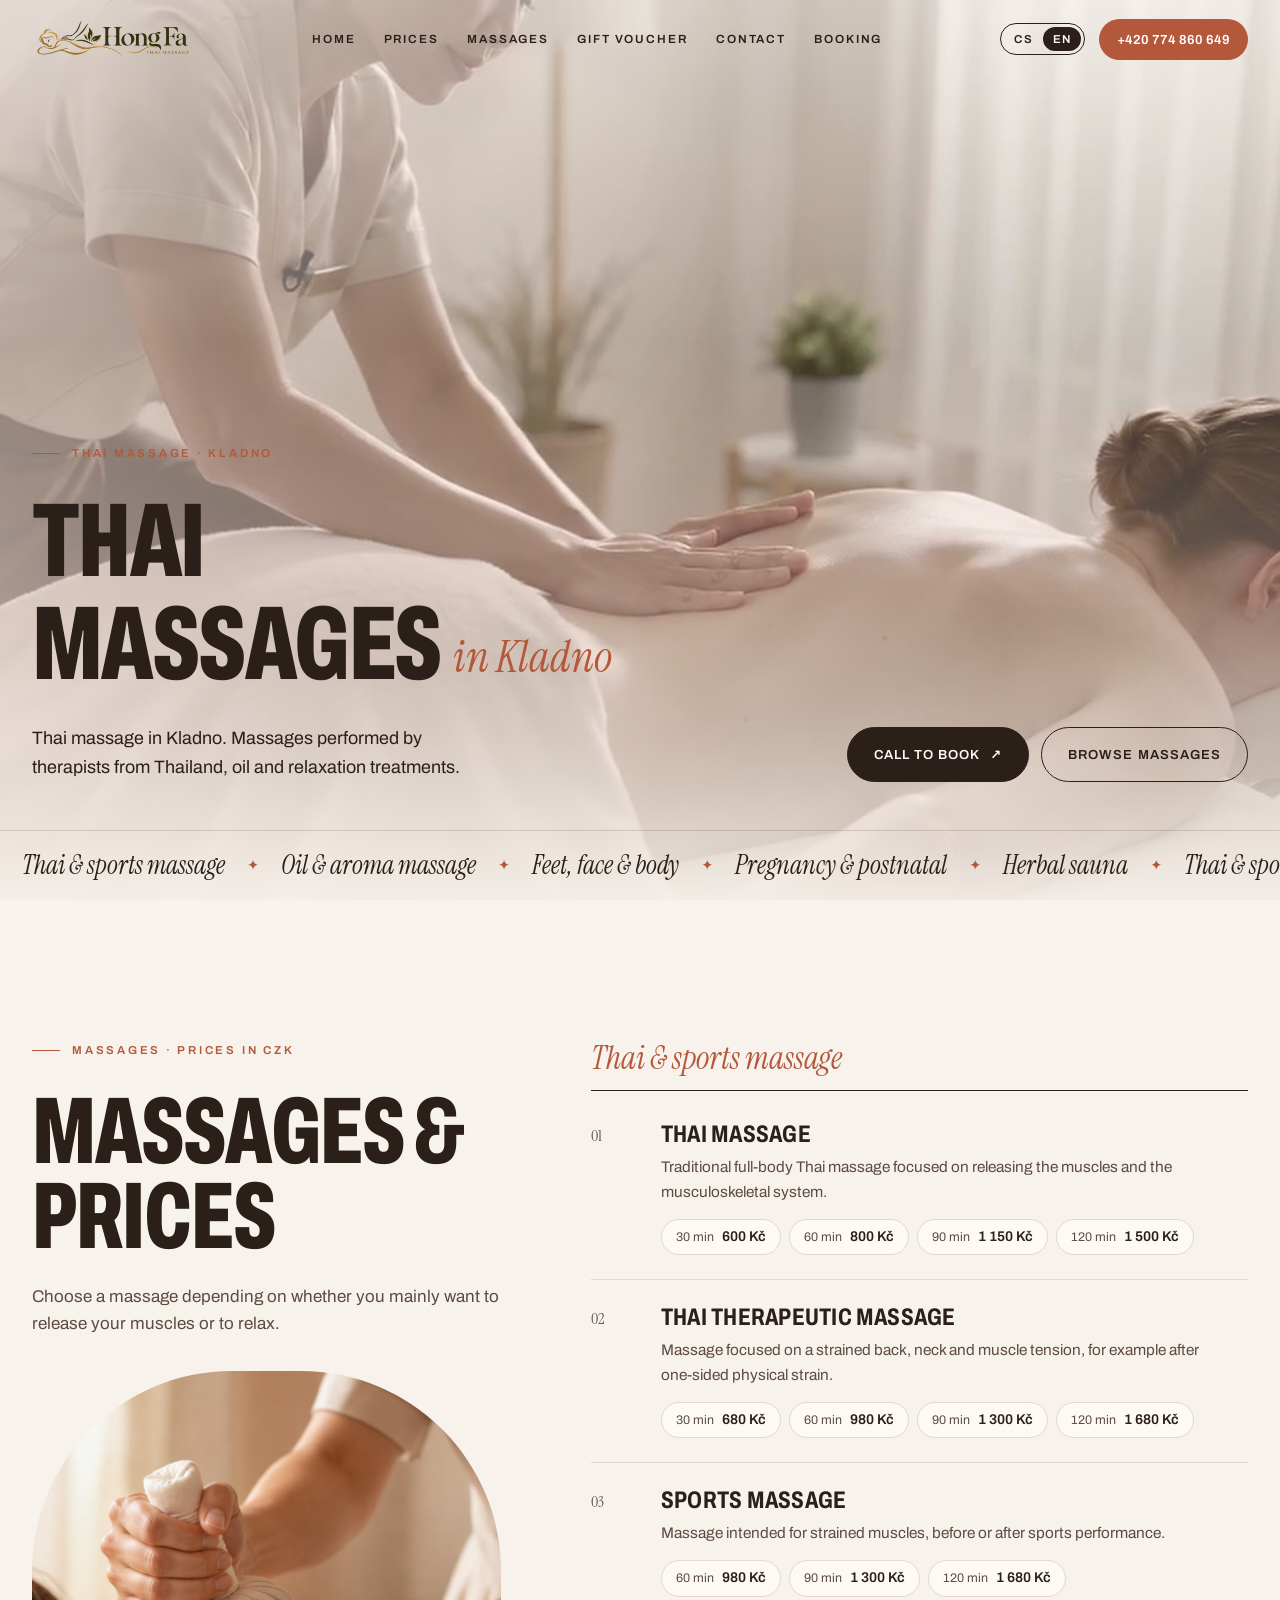
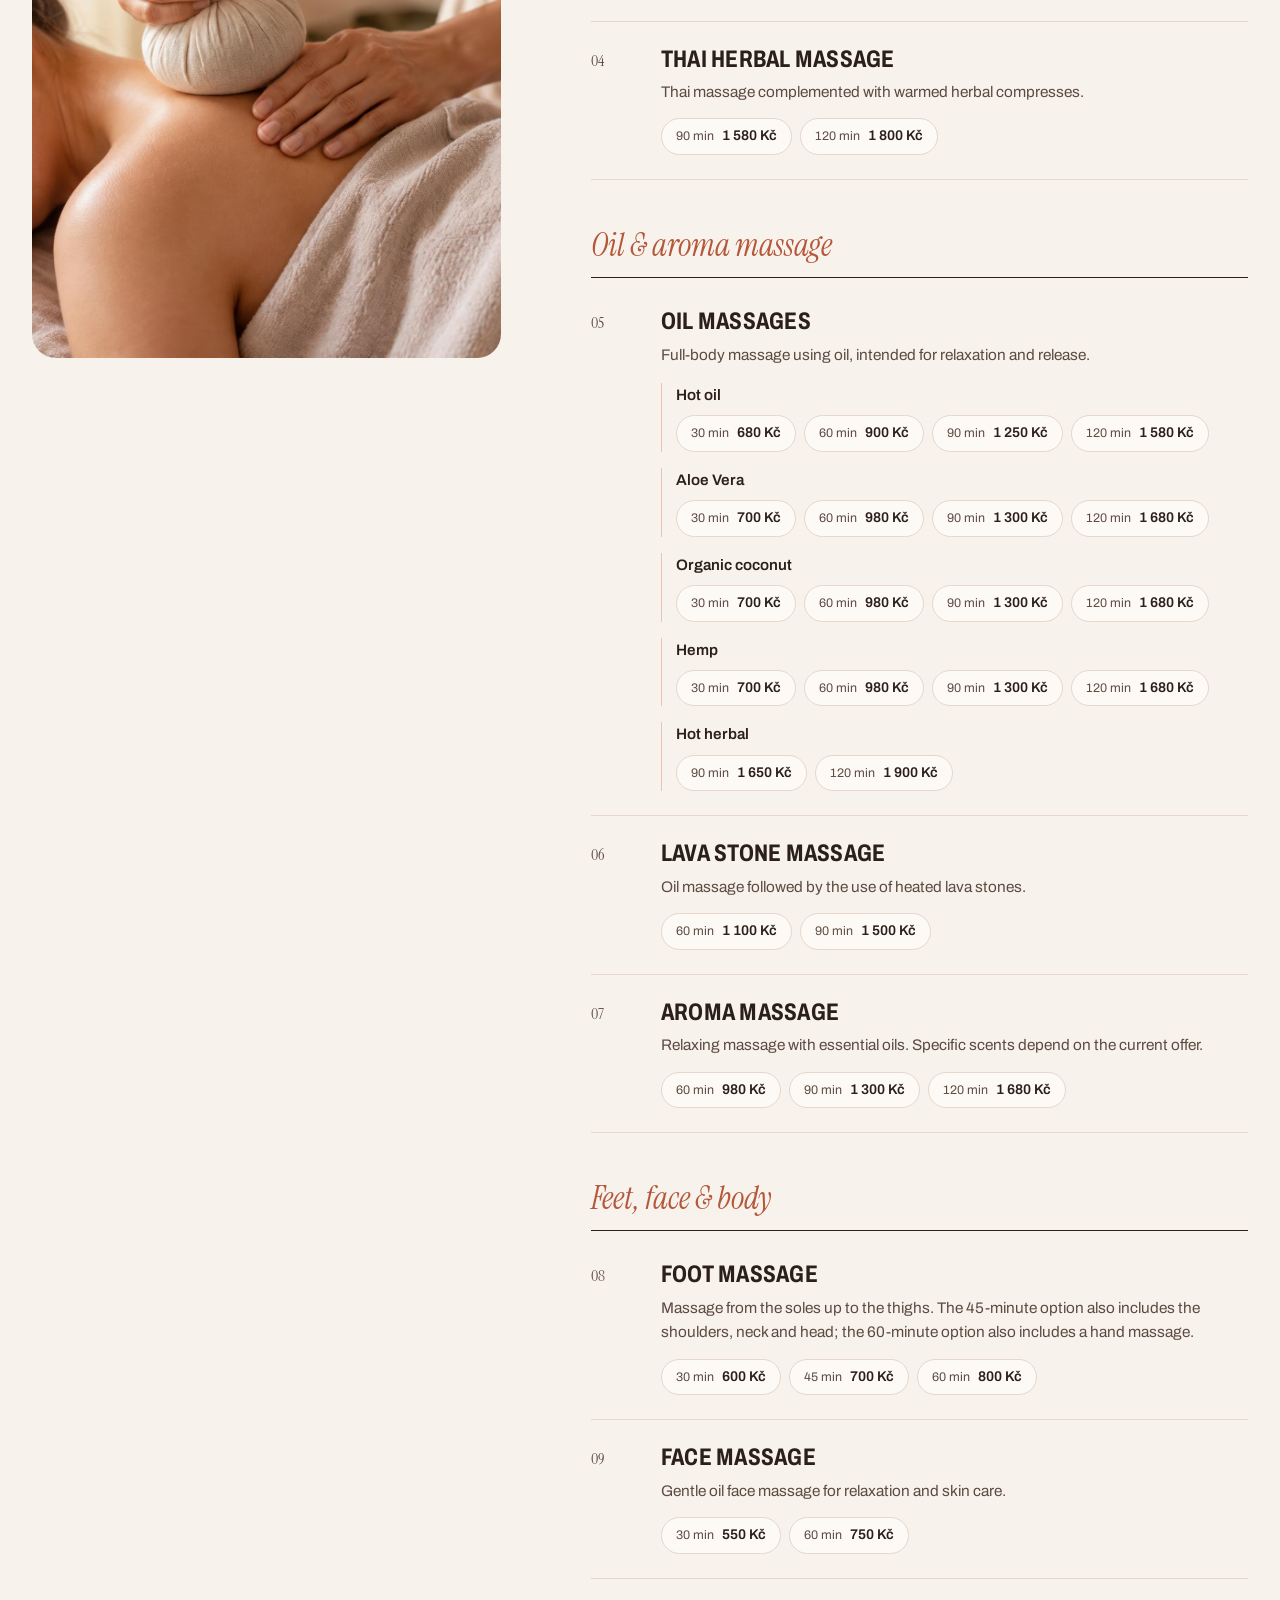
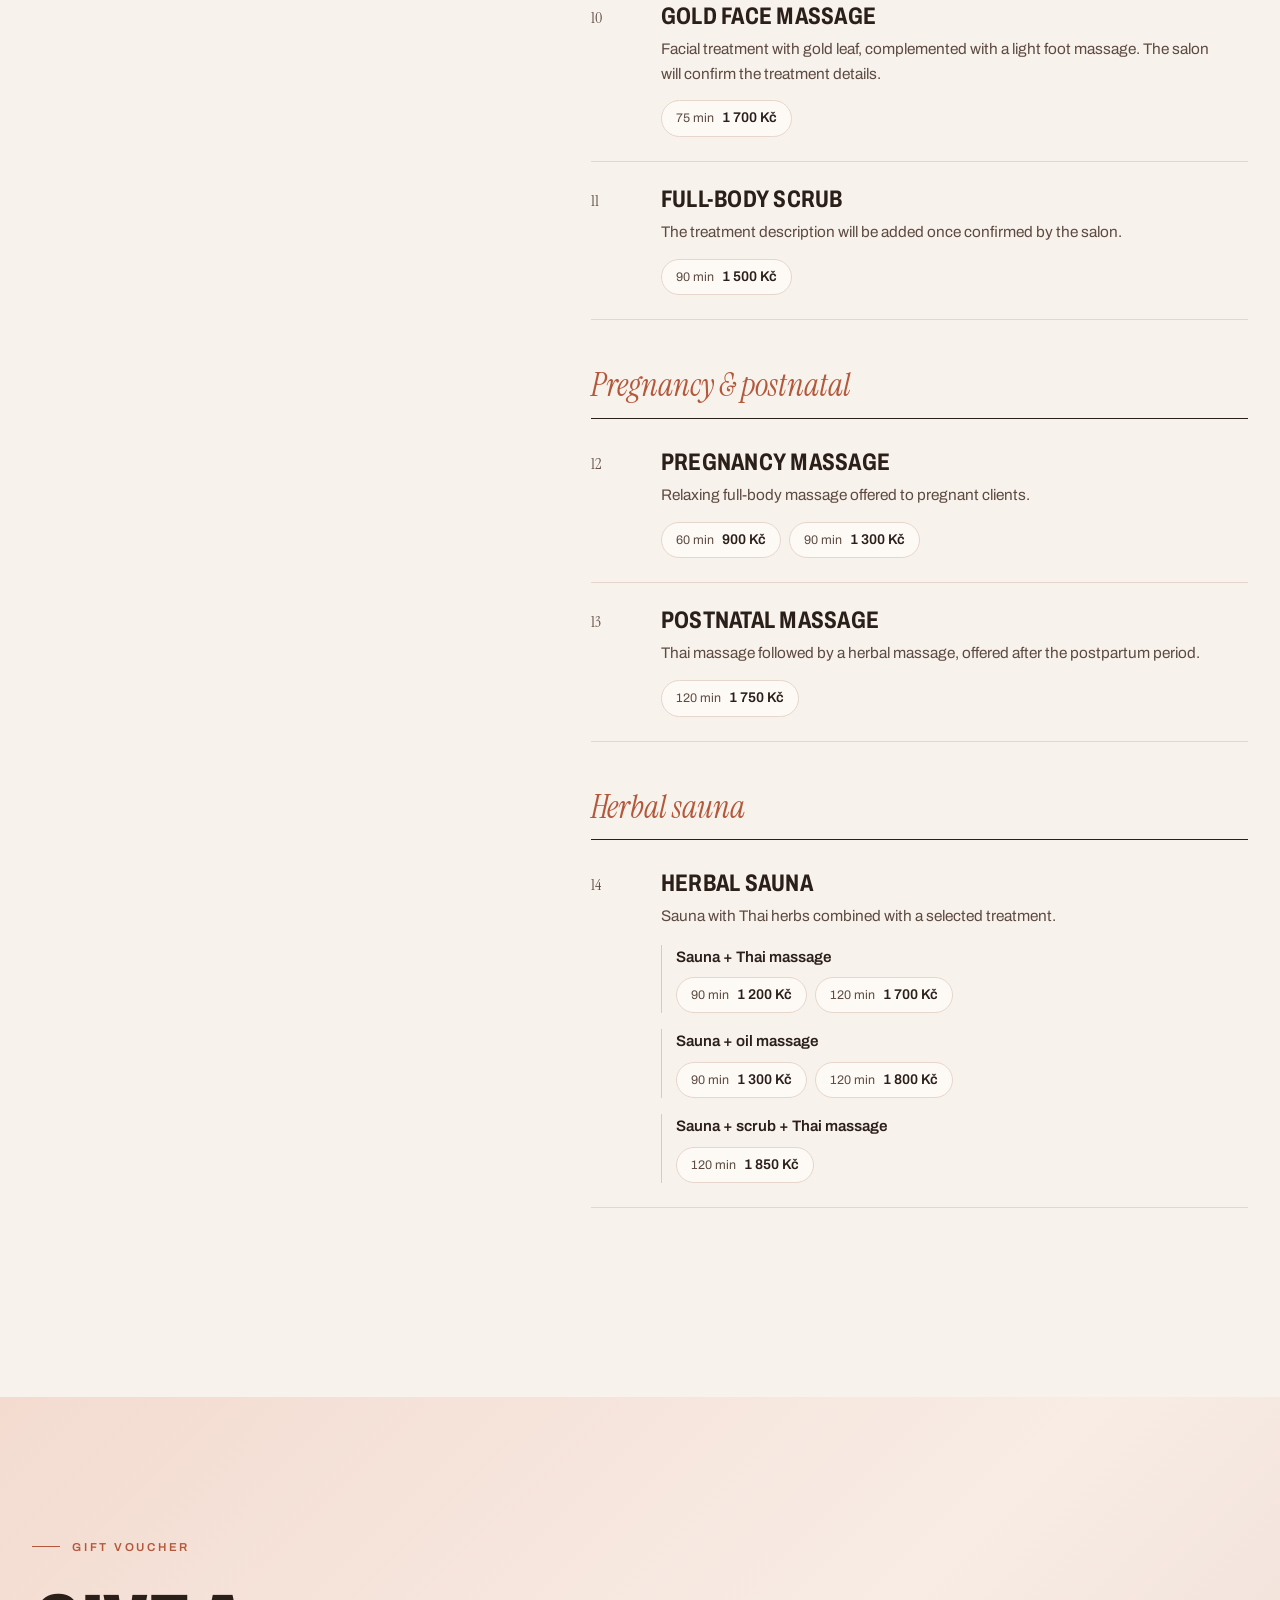
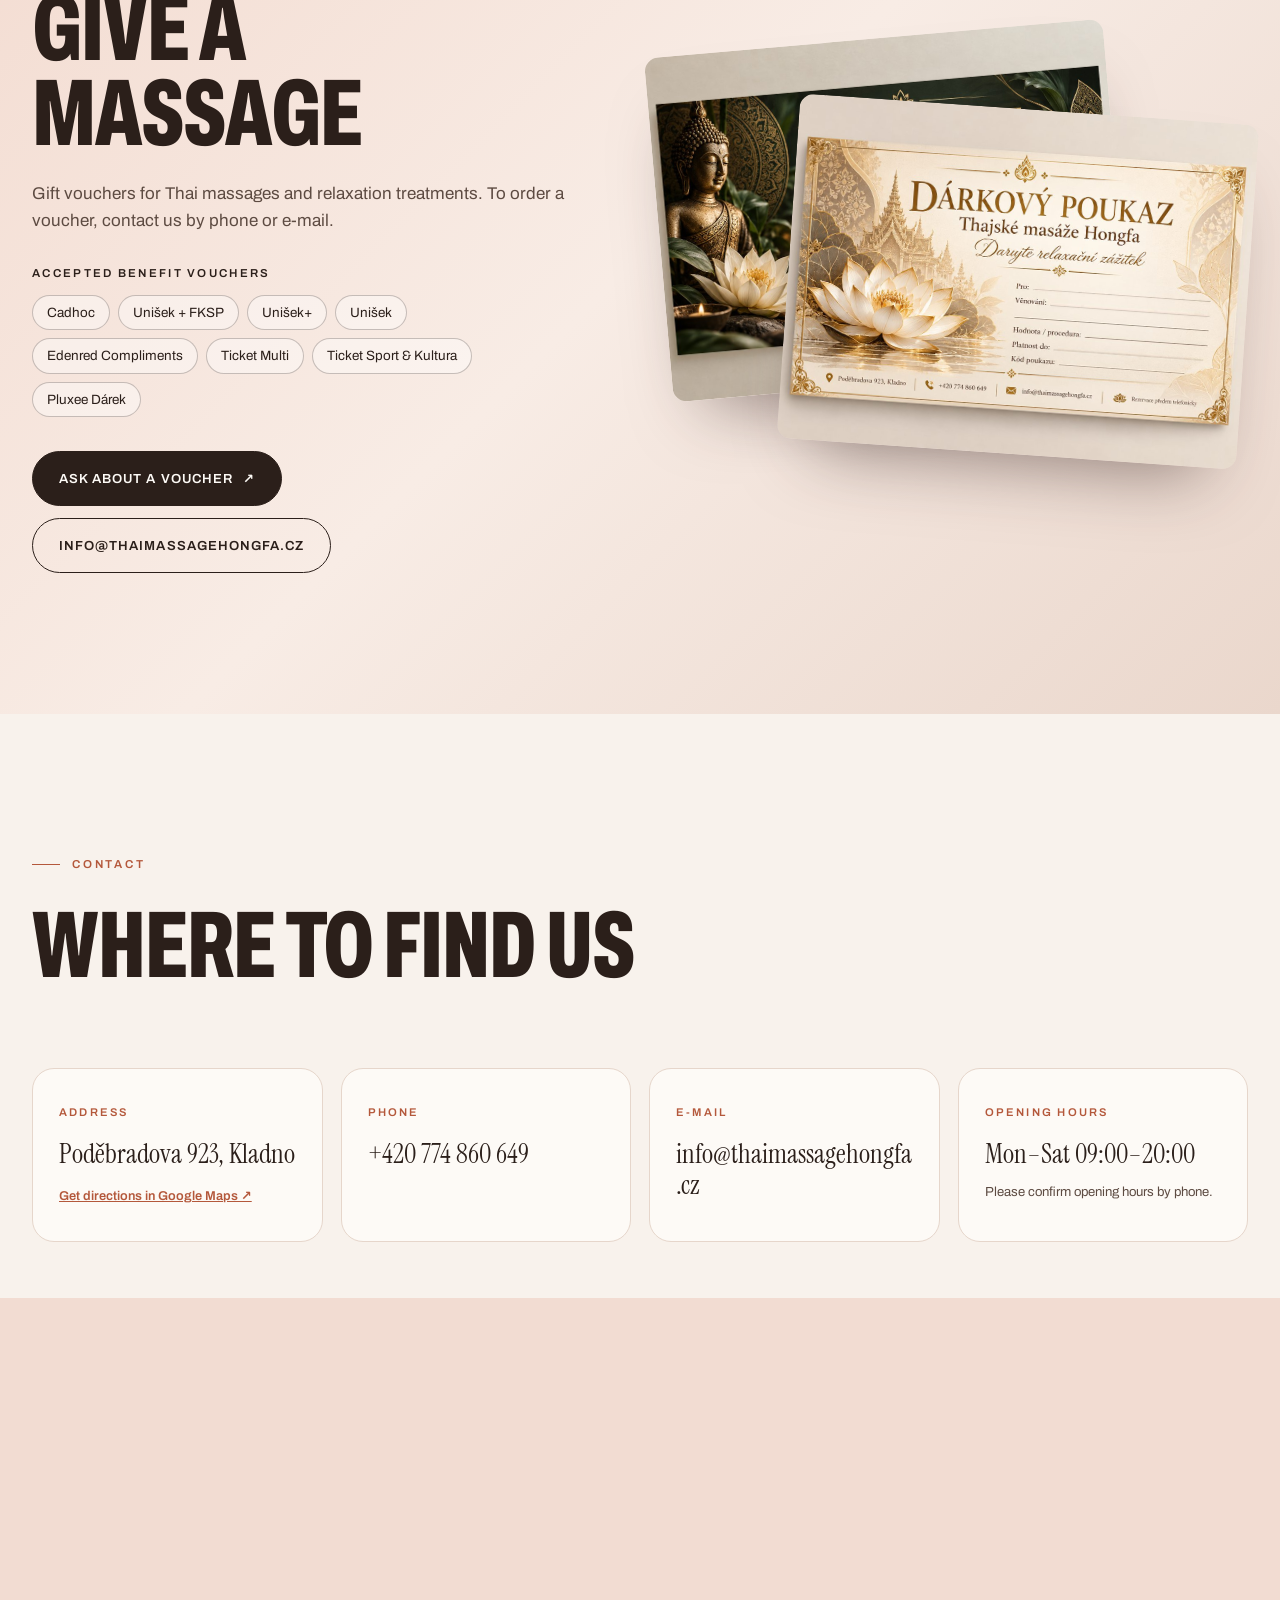
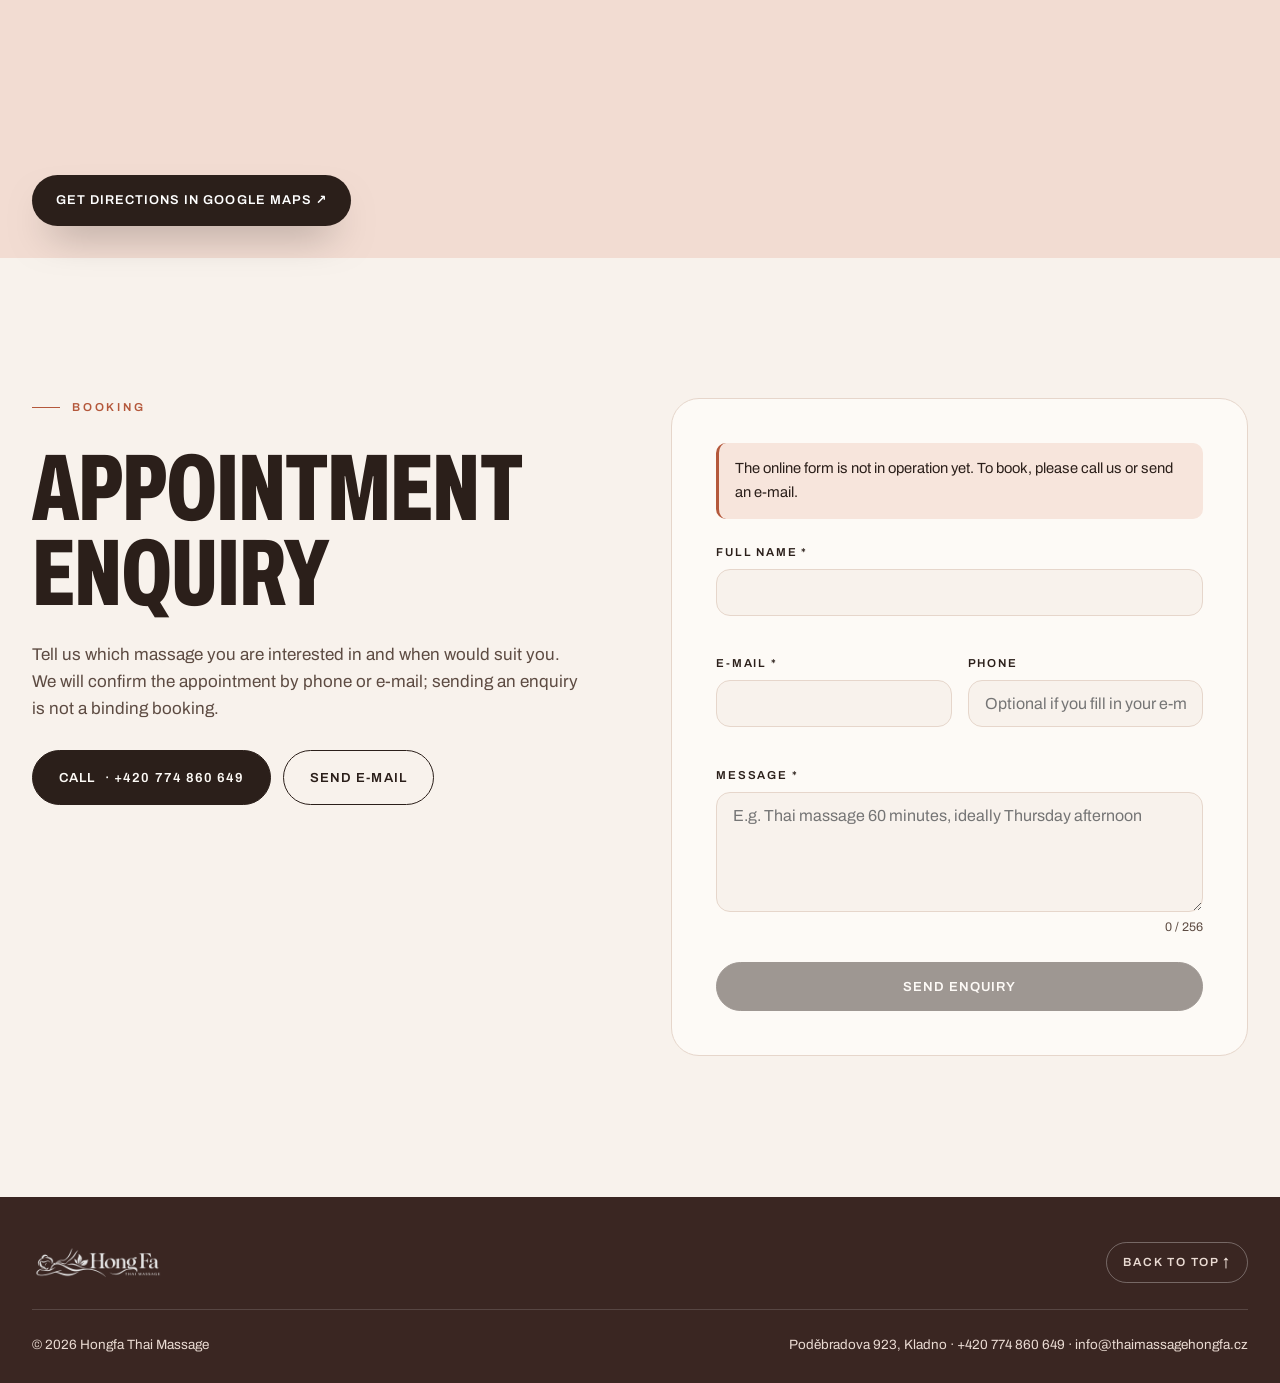
==== commit a12c9d9c: "Deploy Hongfa dev from source 8a3263a4b9bba2f48fca58466a074c64c2f87a42" ====
--- a/index.html
+++ b/index.html
@@ -20,7 +20,7 @@
 <script>document.documentElement.classList.add('js')</script>
 </head>
 <body>
-<a class="skip" href="#cenik"><span data-i18n="ui.nav.pricing">Ceník</span></a>
+<a class="skip" href="#masaze"><span data-i18n="ui.nav.pricing">Ceník</span></a>
 <header class="nav" id="nav">
   <div class="wrap navin">
     <a class="brand" href="#domu" aria-label="Hong Fa"><img src="/assets/web/logo.png" alt="Thajské masáže Hong Fa" width="180" height="60"></a>
@@ -42,50 +42,22 @@
   <div class="hero-veil" aria-hidden="true"></div>
   <div class="wrap hero-in">
     <p class="eyebrow"><span data-i18n="ui.hero.eyebrow">Thajské masáže · Kladno</span></p>
-    <h1 class="display"><span class="l1" data-i18n="ui.hero.titleTop">Thajská</span><span class="l2"><span data-i18n="ui.hero.titleBottom">masáž</span><em data-i18n="ui.hero.titleAccent">v Kladně</em></span></h1>
+    <h1 class="display"><span class="l1" data-i18n="ui.hero.titleTop">Thajské</span><span class="l2"><span data-i18n="ui.hero.titleBottom">masáže</span><em data-i18n="ui.hero.titleAccent">v Kladně</em></span></h1>
     <div class="hero-foot">
       <p class="lead"><span data-i18n="hero.text">Thajské masáže v Kladně. Masáže prováděné maséry z Thajska, olejové a relaxační procedury.</span></p>
       <div class="btns"><a class="btn dark" href="tel:+420774860649"><span data-i18n="hero.primaryCta">Zavolat a objednat se</span> <span aria-hidden="true">↗</span></a><a class="btn ghost" href="#masaze"><span data-i18n="hero.secondaryCta">Prohlédnout masáže</span></a></div>
     </div>
-    <p class="vnote"><span data-i18n="ui.hero.videoNote">Ilustrační video</span></p>
   </div>
   <div class="marquee" aria-hidden="true"><div class="track"><span data-i18n="cat.thai.name">Thajské a sportovní masáže</span><i aria-hidden="true">✦</i><span data-i18n="cat.oil.name">Olejové a aroma masáže</span><i aria-hidden="true">✦</i><span data-i18n="cat.care.name">Nohy, obličej a tělo</span><i aria-hidden="true">✦</i><span data-i18n="cat.mother.name">Těhotenství a po porodu</span><i aria-hidden="true">✦</i><span data-i18n="cat.sauna.name">Bylinná sauna</span><i aria-hidden="true">✦</i><span data-i18n="cat.thai.name">Thajské a sportovní masáže</span><i aria-hidden="true">✦</i><span data-i18n="cat.oil.name">Olejové a aroma masáže</span><i aria-hidden="true">✦</i><span data-i18n="cat.care.name">Nohy, obličej a tělo</span><i aria-hidden="true">✦</i><span data-i18n="cat.mother.name">Těhotenství a po porodu</span><i aria-hidden="true">✦</i><span data-i18n="cat.sauna.name">Bylinná sauna</span><i aria-hidden="true">✦</i><span data-i18n="cat.thai.name">Thajské a sportovní masáže</span><i aria-hidden="true">✦</i><span data-i18n="cat.oil.name">Olejové a aroma masáže</span><i aria-hidden="true">✦</i><span data-i18n="cat.care.name">Nohy, obličej a tělo</span><i aria-hidden="true">✦</i><span data-i18n="cat.mother.name">Těhotenství a po porodu</span><i aria-hidden="true">✦</i><span data-i18n="cat.sauna.name">Bylinná sauna</span><i aria-hidden="true">✦</i></div></div>
-</section>
-
-<section class="sec pricing" id="cenik">
-  <div class="wrap">
-    <div class="shead reveal"><div><p class="eyebrow"><span data-i18n="ui.pricing.eyebrow">Ceník</span></p><h2 class="h2"><span data-i18n="ui.pricing.title">Ceny masáží</span></h2></div><p><span data-i18n="ui.pricing.text">Ceny jsou uvedeny v Kč za jednu proceduru podle délky.</span></p></div>
-    <div class="pgrid"><article class="pcard featured reveal" style="--d:0ms">
-<header><h3><span data-i18n="cat.thai.name">Thajské a sportovní masáže</span></h3><p><span data-i18n="cat.thai.text">Tradiční thajská masáž, terapeutická a bylinná varianta a sportovní masáž.</span></p>
-<div class="from"><span data-i18n="ui.pricing.from">od</span> <strong>600 Kč</strong></div></header>
-<ul class="plist"><li class="prow"><span class="pname"><span data-i18n="svc.thai-classic.name">Thajská masáž</span></span><span class="pvals"><span class="pv"><small>30&nbsp;min</small><b>600 Kč</b></span><span class="pv"><small>60&nbsp;min</small><b>800 Kč</b></span><span class="pv"><small>90&nbsp;min</small><b>1 150 Kč</b></span><span class="pv"><small>120&nbsp;min</small><b>1 500 Kč</b></span></span></li><li class="prow"><span class="pname"><span data-i18n="svc.thai-therapeutic.name">Thajská terapeutická masáž</span></span><span class="pvals"><span class="pv"><small>30&nbsp;min</small><b>680 Kč</b></span><span class="pv"><small>60&nbsp;min</small><b>980 Kč</b></span><span class="pv"><small>90&nbsp;min</small><b>1 300 Kč</b></span><span class="pv"><small>120&nbsp;min</small><b>1 680 Kč</b></span></span></li><li class="prow"><span class="pname"><span data-i18n="svc.sport.name">Sportovní masáž</span></span><span class="pvals"><span class="pv"><small>60&nbsp;min</small><b>980 Kč</b></span><span class="pv"><small>90&nbsp;min</small><b>1 300 Kč</b></span><span class="pv"><small>120&nbsp;min</small><b>1 680 Kč</b></span></span></li><li class="prow"><span class="pname"><span data-i18n="svc.thai-herbal.name">Thajská bylinná masáž</span></span><span class="pvals"><span class="pv"><small>90&nbsp;min</small><b>1 580 Kč</b></span><span class="pv"><small>120&nbsp;min</small><b>1 800 Kč</b></span></span></li></ul>
-<a class="pbtn" href="#rezervace"><span data-i18n="ui.pricing.cta">Poslat poptávku</span> <span aria-hidden="true">→</span></a></article><article class="pcard reveal" style="--d:70ms">
-<header><h3><span data-i18n="cat.oil.name">Olejové a aroma masáže</span></h3><p><span data-i18n="cat.oil.text">Celotělové masáže s olejem, esenciálními oleji nebo lávovými kameny.</span></p>
-<div class="from"><span data-i18n="ui.pricing.from">od</span> <strong>680 Kč</strong></div></header>
-<ul class="plist"><li class="prow group"><span class="pname"><span data-i18n="svc.oil.name">Olejové masáže</span></span></li><li class="prow sub"><span class="pname"><span data-i18n="svc.oil.v0">Horká olejová</span></span><span class="pvals"><span class="pv"><small>30&nbsp;min</small><b>680 Kč</b></span><span class="pv"><small>60&nbsp;min</small><b>900 Kč</b></span><span class="pv"><small>90&nbsp;min</small><b>1 250 Kč</b></span><span class="pv"><small>120&nbsp;min</small><b>1 580 Kč</b></span></span></li><li class="prow sub"><span class="pname"><span data-i18n="svc.oil.v1">Aloe Vera</span></span><span class="pvals"><span class="pv"><small>30&nbsp;min</small><b>700 Kč</b></span><span class="pv"><small>60&nbsp;min</small><b>980 Kč</b></span><span class="pv"><small>90&nbsp;min</small><b>1 300 Kč</b></span><span class="pv"><small>120&nbsp;min</small><b>1 680 Kč</b></span></span></li><li class="prow sub"><span class="pname"><span data-i18n="svc.oil.v2">BIO kokos</span></span><span class="pvals"><span class="pv"><small>30&nbsp;min</small><b>700 Kč</b></span><span class="pv"><small>60&nbsp;min</small><b>980 Kč</b></span><span class="pv"><small>90&nbsp;min</small><b>1 300 Kč</b></span><span class="pv"><small>120&nbsp;min</small><b>1 680 Kč</b></span></span></li><li class="prow sub"><span class="pname"><span data-i18n="svc.oil.v3">Konopná</span></span><span class="pvals"><span class="pv"><small>30&nbsp;min</small><b>700 Kč</b></span><span class="pv"><small>60&nbsp;min</small><b>980 Kč</b></span><span class="pv"><small>90&nbsp;min</small><b>1 300 Kč</b></span><span class="pv"><small>120&nbsp;min</small><b>1 680 Kč</b></span></span></li><li class="prow sub"><span class="pname"><span data-i18n="svc.oil.v4">Horká bylinná</span></span><span class="pvals"><span class="pv"><small>90&nbsp;min</small><b>1 650 Kč</b></span><span class="pv"><small>120&nbsp;min</small><b>1 900 Kč</b></span></span></li><li class="prow"><span class="pname"><span data-i18n="svc.lava-stones.name">Masáž lávovými kameny</span></span><span class="pvals"><span class="pv"><small>60&nbsp;min</small><b>1 100 Kč</b></span><span class="pv"><small>90&nbsp;min</small><b>1 500 Kč</b></span></span></li><li class="prow"><span class="pname"><span data-i18n="svc.aroma.name">Aroma masáž</span></span><span class="pvals"><span class="pv"><small>60&nbsp;min</small><b>980 Kč</b></span><span class="pv"><small>90&nbsp;min</small><b>1 300 Kč</b></span><span class="pv"><small>120&nbsp;min</small><b>1 680 Kč</b></span></span></li></ul>
-<a class="pbtn" href="#rezervace"><span data-i18n="ui.pricing.cta">Poslat poptávku</span> <span aria-hidden="true">→</span></a></article><article class="pcard reveal" style="--d:140ms">
-<header><h3><span data-i18n="cat.care.name">Nohy, obličej a tělo</span></h3><p><span data-i18n="cat.care.text">Masáž nohou, péče o obličej a peeling celého těla.</span></p>
-<div class="from"><span data-i18n="ui.pricing.from">od</span> <strong>550 Kč</strong></div></header>
-<ul class="plist"><li class="prow"><span class="pname"><span data-i18n="svc.foot.name">Masáž nohou</span></span><span class="pvals"><span class="pv"><small>30&nbsp;min</small><b>600 Kč</b></span><span class="pv"><small>45&nbsp;min</small><b>700 Kč</b></span><span class="pv"><small>60&nbsp;min</small><b>800 Kč</b></span></span></li><li class="prow"><span class="pname"><span data-i18n="svc.face.name">Masáž obličeje</span></span><span class="pvals"><span class="pv"><small>30&nbsp;min</small><b>550 Kč</b></span><span class="pv"><small>60&nbsp;min</small><b>750 Kč</b></span></span></li><li class="prow"><span class="pname"><span data-i18n="svc.gold-face.name">Zlatá obličejová masáž</span></span><span class="pvals"><span class="pv"><small>75&nbsp;min</small><b>1 700 Kč</b></span></span></li><li class="prow"><span class="pname"><span data-i18n="svc.body-peeling.name">Peeling celého těla</span></span><span class="pvals"><span class="pv"><small>90&nbsp;min</small><b>1 500 Kč</b></span></span></li></ul>
-<a class="pbtn" href="#rezervace"><span data-i18n="ui.pricing.cta">Poslat poptávku</span> <span aria-hidden="true">→</span></a></article><article class="pcard reveal" style="--d:210ms">
-<header><h3><span data-i18n="cat.mother.name">Těhotenství a po porodu</span></h3><p><span data-i18n="cat.mother.text">Masáže nabízené těhotným klientkám a po šestinedělí.</span></p>
-<div class="from"><span data-i18n="ui.pricing.from">od</span> <strong>900 Kč</strong></div></header>
-<ul class="plist"><li class="prow"><span class="pname"><span data-i18n="svc.pregnancy.name">Těhotenská masáž</span></span><span class="pvals"><span class="pv"><small>60&nbsp;min</small><b>900 Kč</b></span><span class="pv"><small>90&nbsp;min</small><b>1 300 Kč</b></span></span></li><li class="prow"><span class="pname"><span data-i18n="svc.postnatal.name">Masáž po porodu</span></span><span class="pvals"><span class="pv"><small>120&nbsp;min</small><b>1 750 Kč</b></span></span></li></ul>
-<a class="pbtn" href="#rezervace"><span data-i18n="ui.pricing.cta">Poslat poptávku</span> <span aria-hidden="true">→</span></a></article><article class="pcard reveal" style="--d:280ms">
-<header><h3><span data-i18n="cat.sauna.name">Bylinná sauna</span></h3><p><span data-i18n="cat.sauna.text">Sauna s thajskými bylinkami v kombinaci s masáží.</span></p>
-<div class="from"><span data-i18n="ui.pricing.from">od</span> <strong>1 200 Kč</strong></div></header>
-<ul class="plist"><li class="prow group"><span class="pname"><span data-i18n="svc.herbal-sauna.name">Bylinná sauna</span></span></li><li class="prow sub"><span class="pname"><span data-i18n="svc.herbal-sauna.v0">Sauna + thajská masáž</span></span><span class="pvals"><span class="pv"><small>90&nbsp;min</small><b>1 200 Kč</b></span><span class="pv"><small>120&nbsp;min</small><b>1 700 Kč</b></span></span></li><li class="prow sub"><span class="pname"><span data-i18n="svc.herbal-sauna.v1">Sauna + olejová masáž</span></span><span class="pvals"><span class="pv"><small>90&nbsp;min</small><b>1 300 Kč</b></span><span class="pv"><small>120&nbsp;min</small><b>1 800 Kč</b></span></span></li><li class="prow sub"><span class="pname"><span data-i18n="svc.herbal-sauna.v2">Sauna + peeling + thajská masáž</span></span><span class="pvals"><span class="pv"><small>120&nbsp;min</small><b>1 850 Kč</b></span></span></li></ul>
-<a class="pbtn" href="#rezervace"><span data-i18n="ui.pricing.cta">Poslat poptávku</span> <span aria-hidden="true">→</span></a></article></div>
-  </div>
 </section>
 
 <section class="sec massages" id="masaze">
   <div class="wrap mgrid">
     <div class="mside reveal">
-      <p class="eyebrow"><span data-i18n="ui.massages.eyebrow">Masáže</span></p><h2 class="h2"><span data-i18n="ui.massages.title">Nabídka procedur</span></h2><p><span data-i18n="ui.massages.text">Vyberte si masáž podle toho, zda chcete hlavně uvolnit svaly, nebo si odpočinout.</span></p>
+      <p class="eyebrow"><span data-i18n="ui.massages.eyebrow">Masáže · ceny v Kč</span></p><h2 class="h2"><span data-i18n="ui.massages.title">Masáže a ceník</span></h2><p><span data-i18n="ui.massages.text">Vyberte si masáž podle toho, zda chcete hlavně uvolnit svaly, nebo si odpočinout.</span></p>
       <figure class="photo"><img src="/assets/web/hands.jpg" alt="" width="1024" height="1280" loading="lazy" decoding="async"></figure>
     </div>
-    <div class="mlist"><div class="mgroup reveal"><h3 class="mcat"><span data-i18n="cat.thai.name">Thajské a sportovní masáže</span></h3><article class="mrow"><span class="mnum">01</span><div class="mbody"><h4><span data-i18n="svc.thai-classic.name">Thajská masáž</span></h4><p><span data-i18n="svc.thai-classic.desc">Tradiční thajská masáž celého těla se zaměřením na uvolnění svalů a pohybového aparátu.</span></p></div><span class="mdur">30 / 60 / 90 / 120 min</span></article><article class="mrow"><span class="mnum">02</span><div class="mbody"><h4><span data-i18n="svc.thai-therapeutic.name">Thajská terapeutická masáž</span></h4><p><span data-i18n="svc.thai-therapeutic.desc">Masáž zaměřená na namáhaná záda, šíji a svalové napětí, například po jednostranné zátěži.</span></p></div><span class="mdur">30 / 60 / 90 / 120 min</span></article><article class="mrow"><span class="mnum">03</span><div class="mbody"><h4><span data-i18n="svc.sport.name">Sportovní masáž</span></h4><p><span data-i18n="svc.sport.desc">Masáž určená pro namáhané svaly, před sportovním výkonem nebo po něm.</span></p></div><span class="mdur">60 / 90 / 120 min</span></article><article class="mrow"><span class="mnum">04</span><div class="mbody"><h4><span data-i18n="svc.thai-herbal.name">Thajská bylinná masáž</span></h4><p><span data-i18n="svc.thai-herbal.desc">Thajská masáž doplněná nahřátými bylinnými měšci.</span></p></div><span class="mdur">90 / 120 min</span></article></div><div class="mgroup reveal"><h3 class="mcat"><span data-i18n="cat.oil.name">Olejové a aroma masáže</span></h3><article class="mrow"><span class="mnum">05</span><div class="mbody"><h4><span data-i18n="svc.oil.name">Olejové masáže</span></h4><p><span data-i18n="svc.oil.desc">Celotělová masáž s použitím oleje, určená k relaxaci a uvolnění.</span></p><p class="mvars"><span data-i18n="svc.oil.v0">Horká olejová</span><i aria-hidden="true">·</i><span data-i18n="svc.oil.v1">Aloe Vera</span><i aria-hidden="true">·</i><span data-i18n="svc.oil.v2">BIO kokos</span><i aria-hidden="true">·</i><span data-i18n="svc.oil.v3">Konopná</span><i aria-hidden="true">·</i><span data-i18n="svc.oil.v4">Horká bylinná</span></p></div><span class="mdur">30 / 60 / 90 / 120 min</span></article><article class="mrow"><span class="mnum">06</span><div class="mbody"><h4><span data-i18n="svc.lava-stones.name">Masáž lávovými kameny</span></h4><p><span data-i18n="svc.lava-stones.desc">Olejová masáž následovaná použitím nahřátých lávových kamenů.</span></p></div><span class="mdur">60 / 90 min</span></article><article class="mrow"><span class="mnum">07</span><div class="mbody"><h4><span data-i18n="svc.aroma.name">Aroma masáž</span></h4><p><span data-i18n="svc.aroma.desc">Relaxační masáž s esenciálními oleji. Konkrétní vůně podle aktuální nabídky.</span></p></div><span class="mdur">60 / 90 / 120 min</span></article></div><div class="mgroup reveal"><h3 class="mcat"><span data-i18n="cat.care.name">Nohy, obličej a tělo</span></h3><article class="mrow"><span class="mnum">08</span><div class="mbody"><h4><span data-i18n="svc.foot.name">Masáž nohou</span></h4><p><span data-i18n="svc.foot.desc">Masáž od chodidel až po stehna. Varianta na 45 minut zahrnuje také ramena, šíji a hlavu; při 60 minutách také masáž rukou.</span></p></div><span class="mdur">30 / 45 / 60 min</span></article><article class="mrow"><span class="mnum">09</span><div class="mbody"><h4><span data-i18n="svc.face.name">Masáž obličeje</span></h4><p><span data-i18n="svc.face.desc">Jemná olejová masáž obličeje pro relaxaci a péči o pleť.</span></p></div><span class="mdur">30 / 60 min</span></article><article class="mrow"><span class="mnum">10</span><div class="mbody"><h4><span data-i18n="svc.gold-face.name">Zlatá obličejová masáž</span></h4><p><span data-i18n="svc.gold-face.desc">Ošetření obličeje se zlatými plátky, doplněné lehkou masáží nohou. Podrobnosti procedury potvrdí salon.</span></p></div><span class="mdur">75 min</span></article><article class="mrow"><span class="mnum">11</span><div class="mbody"><h4><span data-i18n="svc.body-peeling.name">Peeling celého těla</span></h4><p><span data-i18n="svc.body-peeling.desc">Popis procedury doplníme po potvrzení salonem.</span></p></div><span class="mdur">90 min</span></article></div><div class="mgroup reveal"><h3 class="mcat"><span data-i18n="cat.mother.name">Těhotenství a po porodu</span></h3><article class="mrow"><span class="mnum">12</span><div class="mbody"><h4><span data-i18n="svc.pregnancy.name">Těhotenská masáž</span></h4><p><span data-i18n="svc.pregnancy.desc">Relaxační celotělová masáž nabízená těhotným klientkám.</span></p></div><span class="mdur">60 / 90 min</span></article><article class="mrow"><span class="mnum">13</span><div class="mbody"><h4><span data-i18n="svc.postnatal.name">Masáž po porodu</span></h4><p><span data-i18n="svc.postnatal.desc">Thajská a následná bylinná masáž nabízená po šestinedělí.</span></p></div><span class="mdur">120 min</span></article></div><div class="mgroup reveal"><h3 class="mcat"><span data-i18n="cat.sauna.name">Bylinná sauna</span></h3><article class="mrow"><span class="mnum">14</span><div class="mbody"><h4><span data-i18n="svc.herbal-sauna.name">Bylinná sauna</span></h4><p><span data-i18n="svc.herbal-sauna.desc">Sauna s thajskými bylinkami kombinovaná s vybranou procedurou.</span></p><p class="mvars"><span data-i18n="svc.herbal-sauna.v0">Sauna + thajská masáž</span><i aria-hidden="true">·</i><span data-i18n="svc.herbal-sauna.v1">Sauna + olejová masáž</span><i aria-hidden="true">·</i><span data-i18n="svc.herbal-sauna.v2">Sauna + peeling + thajská masáž</span></p></div><span class="mdur">90 / 120 min</span></article></div></div>
+    <div class="mlist"><div class="mgroup reveal" id="cenik"><h3 class="mcat"><span data-i18n="cat.thai.name">Thajské a sportovní masáže</span></h3><article class="mrow"><span class="mnum">01</span><div class="mbody"><h4><span data-i18n="svc.thai-classic.name">Thajská masáž</span></h4><p><span data-i18n="svc.thai-classic.desc">Tradiční thajská masáž celého těla se zaměřením na uvolnění svalů a pohybového aparátu.</span></p><ul class="mprices"><li><span>30&nbsp;min</span><b>600 Kč</b></li><li><span>60&nbsp;min</span><b>800 Kč</b></li><li><span>90&nbsp;min</span><b>1 150 Kč</b></li><li><span>120&nbsp;min</span><b>1 500 Kč</b></li></ul></div></article><article class="mrow"><span class="mnum">02</span><div class="mbody"><h4><span data-i18n="svc.thai-therapeutic.name">Thajská terapeutická masáž</span></h4><p><span data-i18n="svc.thai-therapeutic.desc">Masáž zaměřená na namáhaná záda, šíji a svalové napětí, například po jednostranné zátěži.</span></p><ul class="mprices"><li><span>30&nbsp;min</span><b>680 Kč</b></li><li><span>60&nbsp;min</span><b>980 Kč</b></li><li><span>90&nbsp;min</span><b>1 300 Kč</b></li><li><span>120&nbsp;min</span><b>1 680 Kč</b></li></ul></div></article><article class="mrow"><span class="mnum">03</span><div class="mbody"><h4><span data-i18n="svc.sport.name">Sportovní masáž</span></h4><p><span data-i18n="svc.sport.desc">Masáž určená pro namáhané svaly, před sportovním výkonem nebo po něm.</span></p><ul class="mprices"><li><span>60&nbsp;min</span><b>980 Kč</b></li><li><span>90&nbsp;min</span><b>1 300 Kč</b></li><li><span>120&nbsp;min</span><b>1 680 Kč</b></li></ul></div></article><article class="mrow"><span class="mnum">04</span><div class="mbody"><h4><span data-i18n="svc.thai-herbal.name">Thajská bylinná masáž</span></h4><p><span data-i18n="svc.thai-herbal.desc">Thajská masáž doplněná nahřátými bylinnými měšci.</span></p><ul class="mprices"><li><span>90&nbsp;min</span><b>1 580 Kč</b></li><li><span>120&nbsp;min</span><b>1 800 Kč</b></li></ul></div></article></div><div class="mgroup reveal"><h3 class="mcat"><span data-i18n="cat.oil.name">Olejové a aroma masáže</span></h3><article class="mrow"><span class="mnum">05</span><div class="mbody"><h4><span data-i18n="svc.oil.name">Olejové masáže</span></h4><p><span data-i18n="svc.oil.desc">Celotělová masáž s použitím oleje, určená k relaxaci a uvolnění.</span></p><div class="mvar"><h5><span data-i18n="svc.oil.v0">Horká olejová</span></h5><ul class="mprices"><li><span>30&nbsp;min</span><b>680 Kč</b></li><li><span>60&nbsp;min</span><b>900 Kč</b></li><li><span>90&nbsp;min</span><b>1 250 Kč</b></li><li><span>120&nbsp;min</span><b>1 580 Kč</b></li></ul></div><div class="mvar"><h5><span data-i18n="svc.oil.v1">Aloe Vera</span></h5><ul class="mprices"><li><span>30&nbsp;min</span><b>700 Kč</b></li><li><span>60&nbsp;min</span><b>980 Kč</b></li><li><span>90&nbsp;min</span><b>1 300 Kč</b></li><li><span>120&nbsp;min</span><b>1 680 Kč</b></li></ul></div><div class="mvar"><h5><span data-i18n="svc.oil.v2">BIO kokos</span></h5><ul class="mprices"><li><span>30&nbsp;min</span><b>700 Kč</b></li><li><span>60&nbsp;min</span><b>980 Kč</b></li><li><span>90&nbsp;min</span><b>1 300 Kč</b></li><li><span>120&nbsp;min</span><b>1 680 Kč</b></li></ul></div><div class="mvar"><h5><span data-i18n="svc.oil.v3">Konopná</span></h5><ul class="mprices"><li><span>30&nbsp;min</span><b>700 Kč</b></li><li><span>60&nbsp;min</span><b>980 Kč</b></li><li><span>90&nbsp;min</span><b>1 300 Kč</b></li><li><span>120&nbsp;min</span><b>1 680 Kč</b></li></ul></div><div class="mvar"><h5><span data-i18n="svc.oil.v4">Horká bylinná</span></h5><ul class="mprices"><li><span>90&nbsp;min</span><b>1 650 Kč</b></li><li><span>120&nbsp;min</span><b>1 900 Kč</b></li></ul></div></div></article><article class="mrow"><span class="mnum">06</span><div class="mbody"><h4><span data-i18n="svc.lava-stones.name">Masáž lávovými kameny</span></h4><p><span data-i18n="svc.lava-stones.desc">Olejová masáž následovaná použitím nahřátých lávových kamenů.</span></p><ul class="mprices"><li><span>60&nbsp;min</span><b>1 100 Kč</b></li><li><span>90&nbsp;min</span><b>1 500 Kč</b></li></ul></div></article><article class="mrow"><span class="mnum">07</span><div class="mbody"><h4><span data-i18n="svc.aroma.name">Aroma masáž</span></h4><p><span data-i18n="svc.aroma.desc">Relaxační masáž s esenciálními oleji. Konkrétní vůně podle aktuální nabídky.</span></p><ul class="mprices"><li><span>60&nbsp;min</span><b>980 Kč</b></li><li><span>90&nbsp;min</span><b>1 300 Kč</b></li><li><span>120&nbsp;min</span><b>1 680 Kč</b></li></ul></div></article></div><div class="mgroup reveal"><h3 class="mcat"><span data-i18n="cat.care.name">Nohy, obličej a tělo</span></h3><article class="mrow"><span class="mnum">08</span><div class="mbody"><h4><span data-i18n="svc.foot.name">Masáž nohou</span></h4><p><span data-i18n="svc.foot.desc">Masáž od chodidel až po stehna. Varianta na 45 minut zahrnuje také ramena, šíji a hlavu; při 60 minutách také masáž rukou.</span></p><ul class="mprices"><li><span>30&nbsp;min</span><b>600 Kč</b></li><li><span>45&nbsp;min</span><b>700 Kč</b></li><li><span>60&nbsp;min</span><b>800 Kč</b></li></ul></div></article><article class="mrow"><span class="mnum">09</span><div class="mbody"><h4><span data-i18n="svc.face.name">Masáž obličeje</span></h4><p><span data-i18n="svc.face.desc">Jemná olejová masáž obličeje pro relaxaci a péči o pleť.</span></p><ul class="mprices"><li><span>30&nbsp;min</span><b>550 Kč</b></li><li><span>60&nbsp;min</span><b>750 Kč</b></li></ul></div></article><article class="mrow"><span class="mnum">10</span><div class="mbody"><h4><span data-i18n="svc.gold-face.name">Zlatá obličejová masáž</span></h4><p><span data-i18n="svc.gold-face.desc">Ošetření obličeje se zlatými plátky, doplněné lehkou masáží nohou. Podrobnosti procedury potvrdí salon.</span></p><ul class="mprices"><li><span>75&nbsp;min</span><b>1 700 Kč</b></li></ul></div></article><article class="mrow"><span class="mnum">11</span><div class="mbody"><h4><span data-i18n="svc.body-peeling.name">Peeling celého těla</span></h4><p><span data-i18n="svc.body-peeling.desc">Popis procedury doplníme po potvrzení salonem.</span></p><ul class="mprices"><li><span>90&nbsp;min</span><b>1 500 Kč</b></li></ul></div></article></div><div class="mgroup reveal"><h3 class="mcat"><span data-i18n="cat.mother.name">Těhotenství a po porodu</span></h3><article class="mrow"><span class="mnum">12</span><div class="mbody"><h4><span data-i18n="svc.pregnancy.name">Těhotenská masáž</span></h4><p><span data-i18n="svc.pregnancy.desc">Relaxační celotělová masáž nabízená těhotným klientkám.</span></p><ul class="mprices"><li><span>60&nbsp;min</span><b>900 Kč</b></li><li><span>90&nbsp;min</span><b>1 300 Kč</b></li></ul></div></article><article class="mrow"><span class="mnum">13</span><div class="mbody"><h4><span data-i18n="svc.postnatal.name">Masáž po porodu</span></h4><p><span data-i18n="svc.postnatal.desc">Thajská a následná bylinná masáž nabízená po šestinedělí.</span></p><ul class="mprices"><li><span>120&nbsp;min</span><b>1 750 Kč</b></li></ul></div></article></div><div class="mgroup reveal"><h3 class="mcat"><span data-i18n="cat.sauna.name">Bylinná sauna</span></h3><article class="mrow"><span class="mnum">14</span><div class="mbody"><h4><span data-i18n="svc.herbal-sauna.name">Bylinná sauna</span></h4><p><span data-i18n="svc.herbal-sauna.desc">Sauna s thajskými bylinkami kombinovaná s vybranou procedurou.</span></p><div class="mvar"><h5><span data-i18n="svc.herbal-sauna.v0">Sauna + thajská masáž</span></h5><ul class="mprices"><li><span>90&nbsp;min</span><b>1 200 Kč</b></li><li><span>120&nbsp;min</span><b>1 700 Kč</b></li></ul></div><div class="mvar"><h5><span data-i18n="svc.herbal-sauna.v1">Sauna + olejová masáž</span></h5><ul class="mprices"><li><span>90&nbsp;min</span><b>1 300 Kč</b></li><li><span>120&nbsp;min</span><b>1 800 Kč</b></li></ul></div><div class="mvar"><h5><span data-i18n="svc.herbal-sauna.v2">Sauna + peeling + thajská masáž</span></h5><ul class="mprices"><li><span>120&nbsp;min</span><b>1 850 Kč</b></li></ul></div></div></article></div></div>
   </div>
 </section>
 
@@ -100,7 +72,6 @@
     <figure class="vstack reveal">
       <img class="v1" src="/assets/web/poukaz.jpg" alt="" width="1100" height="825" loading="lazy" decoding="async">
       <img class="v2" src="/assets/web/poukaz2.jpg" alt="" width="1100" height="825" loading="lazy" decoding="async">
-      <figcaption><span data-i18n="ui.voucher.draftNote">Náhled grafiky poukazu</span></figcaption>
     </figure>
   </div>
 </section>
@@ -146,11 +117,11 @@
 
 <footer class="foot">
   <div class="wrap">
-    <p class="fword" aria-hidden="true">Hong Fa</p>
-    <div class="frow"><span>© 2026 <span data-i18n="footer.copyright">Thajské masáže Hongfa</span></span><span>Poděbradova 923, Kladno · <a href="tel:+420774860649">+420 774 860 649</a> · <a href="mailto:info@thaimassagehongfa.cz">info@thaimassagehongfa.cz</a></span><a href="#domu"><span data-i18n="ui.footer.top">Zpět nahoru</span> ↑</a></div>
+    <div class="ftop"><a href="#domu" aria-label="Hong Fa"><img src="/assets/web/logo.png" alt="Thajské masáže Hong Fa" width="120" height="40" loading="lazy"></a><a class="fup" href="#domu"><span data-i18n="ui.footer.top">Zpět nahoru</span> ↑</a></div>
+    <div class="frow"><span>© 2026 <span data-i18n="footer.copyright">Thajské masáže Hongfa</span></span><span>Poděbradova 923, Kladno · <a href="tel:+420774860649">+420 774 860 649</a> · <a href="mailto:info@thaimassagehongfa.cz">info@thaimassagehongfa.cz</a></span></div>
   </div>
 </footer>
-<script>window.HF_I18N={"cs":{"ui.nav.home":"Domů","ui.nav.pricing":"Ceník","ui.nav.massages":"Masáže","ui.nav.voucher":"Dárkový poukaz","ui.nav.contact":"Kontakt","ui.nav.booking":"Rezervace","ui.nav.menu":"Menu","ui.nav.close":"Zavřít","ui.nav.language":"Jazyk","ui.hero.eyebrow":"Thajské masáže · Kladno","ui.hero.titleTop":"Thajská","ui.hero.titleBottom":"masáž","ui.hero.titleAccent":"v Kladně","ui.hero.videoNote":"Ilustrační video","ui.pricing.eyebrow":"Ceník","ui.pricing.title":"Ceny masáží","ui.pricing.text":"Ceny jsou uvedeny v Kč za jednu proceduru podle délky.","ui.pricing.from":"od","ui.pricing.minutes":"min","ui.pricing.cta":"Poslat poptávku","ui.massages.eyebrow":"Masáže","ui.massages.title":"Nabídka procedur","ui.massages.text":"Vyberte si masáž podle toho, zda chcete hlavně uvolnit svaly, nebo si odpočinout.","ui.massages.durations":"Délka","ui.massages.pending":"Popis procedury doplníme po potvrzení salonem.","ui.voucher.eyebrow":"Dárkový poukaz","ui.voucher.title":"Darujte masáž","ui.voucher.text":"Dárkové poukazy na thajské masáže a relaxační procedury. Pro objednání poukazu nás kontaktujte telefonicky nebo e-mailem.","ui.voucher.benefitsTitle":"Přijímané benefitní poukázky","ui.voucher.cta":"Zeptat se na poukaz","ui.voucher.draftNote":"Náhled grafiky poukazu","ui.contact.eyebrow":"Kontakt","ui.contact.title":"Kde nás najdete","ui.contact.address":"Adresa","ui.contact.phone":"Telefon","ui.contact.email":"E-mail","ui.contact.hours":"Otevírací doba","ui.contact.hoursNote":"Otevírací dobu prosím ověřte telefonicky.","ui.contact.directions":"Navigovat v Google Maps","ui.contact.mapTitle":"Mapa – Thajské masáže Hongfa, Poděbradova 923, Kladno","ui.booking.eyebrow":"Rezervace","ui.booking.title":"Poptávka termínu","ui.booking.text":"Napište nám, o jakou masáž máte zájem a kdy by vám termín vyhovoval. Termín potvrdíme telefonicky nebo e-mailem; odeslání poptávky není závazná rezervace.","ui.booking.name":"Jméno a příjmení","ui.booking.email":"E-mail","ui.booking.phone":"Telefon","ui.booking.phoneHint":"Nepovinné, pokud vyplníte e-mail","ui.booking.message":"Zpráva","ui.booking.messagePlaceholder":"Např. thajská masáž 60 minut, ideálně ve čtvrtek odpoledne","ui.booking.submit":"Odeslat poptávku","ui.booking.sending":"Odesílám…","ui.booking.success":"Děkujeme, poptávka byla odeslána. Ozveme se vám s potvrzením termínu.","ui.booking.error":"Poptávku se nepodařilo odeslat. Zkuste to prosím znovu, nebo nám zavolejte.","ui.booking.unavailable":"Online formulář zatím není v provozu. Pro objednání nám prosím zavolejte nebo napište e-mail.","ui.booking.required":"Toto pole je povinné.","ui.booking.invalidEmail":"Zadejte platnou e-mailovou adresu.","ui.booking.invalidPhone":"Zadejte platné telefonní číslo.","ui.booking.tooLong":"Zpráva může mít nejvýše 256 znaků.","ui.booking.callUs":"Zavolat","ui.booking.writeUs":"Napsat e-mail","ui.footer.top":"Zpět nahoru","ui.footer.address":"Poděbradova 923, Kladno","ui.common.call":"Zavolat a objednat se","ui.common.currency":"Kč","seo.title":"Thajské masáže Hongfa | Kladno","seo.description":"Thajské masáže, olejové masáže, bylinné procedury a další relaxační služby v Kladně. Prohlédněte si nabídku a ceník salonu Hongfa.","hero.text":"Thajské masáže v Kladně. Masáže prováděné maséry z Thajska, olejové a relaxační procedury.","hero.primaryCta":"Zavolat a objednat se","hero.secondaryCta":"Prohlédnout masáže","gift.text":"Dárkové poukazy na thajské masáže a relaxační procedury.","contact.hours":"Po–So 09:00–20:00","footer.copyright":"Thajské masáže Hongfa","cat.thai.name":"Thajské a sportovní masáže","cat.thai.text":"Tradiční thajská masáž, terapeutická a bylinná varianta a sportovní masáž.","cat.oil.name":"Olejové a aroma masáže","cat.oil.text":"Celotělové masáže s olejem, esenciálními oleji nebo lávovými kameny.","cat.care.name":"Nohy, obličej a tělo","cat.care.text":"Masáž nohou, péče o obličej a peeling celého těla.","cat.mother.name":"Těhotenství a po porodu","cat.mother.text":"Masáže nabízené těhotným klientkám a po šestinedělí.","cat.sauna.name":"Bylinná sauna","cat.sauna.text":"Sauna s thajskými bylinkami v kombinaci s masáží.","svc.thai-classic.name":"Thajská masáž","svc.thai-classic.desc":"Tradiční thajská masáž celého těla se zaměřením na uvolnění svalů a pohybového aparátu.","svc.thai-therapeutic.name":"Thajská terapeutická masáž","svc.thai-therapeutic.desc":"Masáž zaměřená na namáhaná záda, šíji a svalové napětí, například po jednostranné zátěži.","svc.oil.name":"Olejové masáže","svc.oil.desc":"Celotělová masáž s použitím oleje, určená k relaxaci a uvolnění.","svc.oil.v0":"Horká olejová","svc.oil.v1":"Aloe Vera","svc.oil.v2":"BIO kokos","svc.oil.v3":"Konopná","svc.oil.v4":"Horká bylinná","svc.foot.name":"Masáž nohou","svc.foot.desc":"Masáž od chodidel až po stehna. Varianta na 45 minut zahrnuje také ramena, šíji a hlavu; při 60 minutách také masáž rukou.","svc.face.name":"Masáž obličeje","svc.face.desc":"Jemná olejová masáž obličeje pro relaxaci a péči o pleť.","svc.pregnancy.name":"Těhotenská masáž","svc.pregnancy.desc":"Relaxační celotělová masáž nabízená těhotným klientkám.","svc.postnatal.name":"Masáž po porodu","svc.postnatal.desc":"Thajská a následná bylinná masáž nabízená po šestinedělí.","svc.sport.name":"Sportovní masáž","svc.sport.desc":"Masáž určená pro namáhané svaly, před sportovním výkonem nebo po něm.","svc.thai-herbal.name":"Thajská bylinná masáž","svc.thai-herbal.desc":"Thajská masáž doplněná nahřátými bylinnými měšci.","svc.herbal-sauna.name":"Bylinná sauna","svc.herbal-sauna.desc":"Sauna s thajskými bylinkami kombinovaná s vybranou procedurou.","svc.herbal-sauna.v0":"Sauna + thajská masáž","svc.herbal-sauna.v1":"Sauna + olejová masáž","svc.herbal-sauna.v2":"Sauna + peeling + thajská masáž","svc.gold-face.name":"Zlatá obličejová masáž","svc.gold-face.desc":"Ošetření obličeje se zlatými plátky, doplněné lehkou masáží nohou. Podrobnosti procedury potvrdí salon.","svc.lava-stones.name":"Masáž lávovými kameny","svc.lava-stones.desc":"Olejová masáž následovaná použitím nahřátých lávových kamenů.","svc.aroma.name":"Aroma masáž","svc.aroma.desc":"Relaxační masáž s esenciálními oleji. Konkrétní vůně podle aktuální nabídky.","svc.body-peeling.name":"Peeling celého těla","svc.body-peeling.desc":"Popis procedury doplníme po potvrzení salonem."},"en":{"ui.nav.home":"Home","ui.nav.pricing":"Prices","ui.nav.massages":"Massages","ui.nav.voucher":"Gift voucher","ui.nav.contact":"Contact","ui.nav.booking":"Booking","ui.nav.menu":"Menu","ui.nav.close":"Close","ui.nav.language":"Language","ui.hero.eyebrow":"Thai massage · Kladno","ui.hero.titleTop":"Thai","ui.hero.titleBottom":"massage","ui.hero.titleAccent":"in Kladno","ui.hero.videoNote":"Illustrative video","ui.pricing.eyebrow":"Prices","ui.pricing.title":"Massage prices","ui.pricing.text":"Prices are in CZK per treatment, by duration.","ui.pricing.from":"from","ui.pricing.minutes":"min","ui.pricing.cta":"Send an enquiry","ui.massages.eyebrow":"Massages","ui.massages.title":"Treatments","ui.massages.text":"Choose a massage depending on whether you mainly want to release your muscles or to relax.","ui.massages.durations":"Duration","ui.massages.pending":"The treatment description will be added once confirmed by the salon.","ui.voucher.eyebrow":"Gift voucher","ui.voucher.title":"Give a massage","ui.voucher.text":"Gift vouchers for Thai massages and relaxation treatments. To order a voucher, contact us by phone or e-mail.","ui.voucher.benefitsTitle":"Accepted benefit vouchers","ui.voucher.cta":"Ask about a voucher","ui.voucher.draftNote":"Voucher design preview","ui.contact.eyebrow":"Contact","ui.contact.title":"Where to find us","ui.contact.address":"Address","ui.contact.phone":"Phone","ui.contact.email":"E-mail","ui.contact.hours":"Opening hours","ui.contact.hoursNote":"Please confirm opening hours by phone.","ui.contact.directions":"Get directions in Google Maps","ui.contact.mapTitle":"Map – Hongfa Thai Massage, Poděbradova 923, Kladno","ui.booking.eyebrow":"Booking","ui.booking.title":"Appointment enquiry","ui.booking.text":"Tell us which massage you are interested in and when would suit you. We will confirm the appointment by phone or e-mail; sending an enquiry is not a binding booking.","ui.booking.name":"Full name","ui.booking.email":"E-mail","ui.booking.phone":"Phone","ui.booking.phoneHint":"Optional if you fill in your e-mail","ui.booking.message":"Message","ui.booking.messagePlaceholder":"E.g. Thai massage 60 minutes, ideally Thursday afternoon","ui.booking.submit":"Send enquiry","ui.booking.sending":"Sending…","ui.booking.success":"Thank you, your enquiry has been sent. We will get back to you to confirm the appointment.","ui.booking.error":"The enquiry could not be sent. Please try again or call us.","ui.booking.unavailable":"The online form is not in operation yet. To book, please call us or send an e-mail.","ui.booking.required":"This field is required.","ui.booking.invalidEmail":"Enter a valid e-mail address.","ui.booking.invalidPhone":"Enter a valid phone number.","ui.booking.tooLong":"The message can have at most 256 characters.","ui.booking.callUs":"Call","ui.booking.writeUs":"Send e-mail","ui.footer.top":"Back to top","ui.footer.address":"Poděbradova 923, Kladno","ui.common.call":"Call to book","ui.common.currency":"CZK","seo.title":"Hongfa Thai Massage | Kladno","seo.description":"Thai massage, oil massage, herbal treatments and other relaxation services in Kladno. See the treatments and price list of the Hongfa salon.","hero.text":"Thai massage in Kladno. Massages performed by therapists from Thailand, oil and relaxation treatments.","hero.primaryCta":"Call to book","hero.secondaryCta":"Browse massages","gift.text":"Gift vouchers for Thai massages and relaxation treatments.","contact.hours":"Mon–Sat 09:00–20:00","footer.copyright":"Hongfa Thai Massage","cat.thai.name":"Thai & sports massage","cat.thai.text":"Traditional Thai massage, therapeutic and herbal variants and sports massage.","cat.oil.name":"Oil & aroma massage","cat.oil.text":"Full-body massages with oil, essential oils or lava stones.","cat.care.name":"Feet, face & body","cat.care.text":"Foot massage, face care and full-body scrub.","cat.mother.name":"Pregnancy & postnatal","cat.mother.text":"Massages offered to pregnant clients and after the postpartum period.","cat.sauna.name":"Herbal sauna","cat.sauna.text":"Sauna with Thai herbs combined with massage.","svc.thai-classic.name":"Thai massage","svc.thai-classic.desc":"Traditional full-body Thai massage focused on releasing the muscles and the musculoskeletal system.","svc.thai-therapeutic.name":"Thai therapeutic massage","svc.thai-therapeutic.desc":"Massage focused on a strained back, neck and muscle tension, for example after one-sided physical strain.","svc.oil.name":"Oil massages","svc.oil.desc":"Full-body massage using oil, intended for relaxation and release.","svc.oil.v0":"Hot oil","svc.oil.v1":"Aloe Vera","svc.oil.v2":"Organic coconut","svc.oil.v3":"Hemp","svc.oil.v4":"Hot herbal","svc.foot.name":"Foot massage","svc.foot.desc":"Massage from the soles up to the thighs. The 45-minute option also includes the shoulders, neck and head; the 60-minute option also includes a hand massage.","svc.face.name":"Face massage","svc.face.desc":"Gentle oil face massage for relaxation and skin care.","svc.pregnancy.name":"Pregnancy massage","svc.pregnancy.desc":"Relaxing full-body massage offered to pregnant clients.","svc.postnatal.name":"Postnatal massage","svc.postnatal.desc":"Thai massage followed by a herbal massage, offered after the postpartum period.","svc.sport.name":"Sports massage","svc.sport.desc":"Massage intended for strained muscles, before or after sports performance.","svc.thai-herbal.name":"Thai herbal massage","svc.thai-herbal.desc":"Thai massage complemented with warmed herbal compresses.","svc.herbal-sauna.name":"Herbal sauna","svc.herbal-sauna.desc":"Sauna with Thai herbs combined with a selected treatment.","svc.herbal-sauna.v0":"Sauna + Thai massage","svc.herbal-sauna.v1":"Sauna + oil massage","svc.herbal-sauna.v2":"Sauna + scrub + Thai massage","svc.gold-face.name":"Gold face massage","svc.gold-face.desc":"Facial treatment with gold leaf, complemented with a light foot massage. The salon will confirm the treatment details.","svc.lava-stones.name":"Lava stone massage","svc.lava-stones.desc":"Oil massage followed by the use of heated lava stones.","svc.aroma.name":"Aroma massage","svc.aroma.desc":"Relaxing massage with essential oils. Specific scents depend on the current offer.","svc.body-peeling.name":"Full-body scrub","svc.body-peeling.desc":"The treatment description will be added once confirmed by the salon."}};window.HF_FORM={"endpoint":"","profile":"","turnstileSiteKey":""};</script>
+<script>window.HF_I18N={"cs":{"ui.nav.home":"Domů","ui.nav.pricing":"Ceník","ui.nav.massages":"Masáže","ui.nav.voucher":"Dárkový poukaz","ui.nav.contact":"Kontakt","ui.nav.booking":"Rezervace","ui.nav.menu":"Menu","ui.nav.close":"Zavřít","ui.nav.language":"Jazyk","ui.hero.eyebrow":"Thajské masáže · Kladno","ui.hero.titleTop":"Thajské","ui.hero.titleBottom":"masáže","ui.hero.titleAccent":"v Kladně","ui.massages.eyebrow":"Masáže · ceny v Kč","ui.massages.title":"Masáže a ceník","ui.massages.text":"Vyberte si masáž podle toho, zda chcete hlavně uvolnit svaly, nebo si odpočinout.","ui.massages.durations":"Délka","ui.massages.pending":"Popis procedury doplníme po potvrzení salonem.","ui.voucher.eyebrow":"Dárkový poukaz","ui.voucher.title":"Darujte masáž","ui.voucher.text":"Dárkové poukazy na thajské masáže a relaxační procedury. Pro objednání poukazu nás kontaktujte telefonicky nebo e-mailem.","ui.voucher.benefitsTitle":"Přijímané benefitní poukázky","ui.voucher.cta":"Zeptat se na poukaz","ui.contact.eyebrow":"Kontakt","ui.contact.title":"Kde nás najdete","ui.contact.address":"Adresa","ui.contact.phone":"Telefon","ui.contact.email":"E-mail","ui.contact.hours":"Otevírací doba","ui.contact.hoursNote":"Otevírací dobu prosím ověřte telefonicky.","ui.contact.directions":"Navigovat v Google Maps","ui.contact.mapTitle":"Mapa – Thajské masáže Hongfa, Poděbradova 923, Kladno","ui.booking.eyebrow":"Rezervace","ui.booking.title":"Poptávka termínu","ui.booking.text":"Napište nám, o jakou masáž máte zájem a kdy by vám termín vyhovoval. Termín potvrdíme telefonicky nebo e-mailem; odeslání poptávky není závazná rezervace.","ui.booking.name":"Jméno a příjmení","ui.booking.email":"E-mail","ui.booking.phone":"Telefon","ui.booking.phoneHint":"Nepovinné, pokud vyplníte e-mail","ui.booking.message":"Zpráva","ui.booking.messagePlaceholder":"Např. thajská masáž 60 minut, ideálně ve čtvrtek odpoledne","ui.booking.submit":"Odeslat poptávku","ui.booking.sending":"Odesílám…","ui.booking.success":"Děkujeme, poptávka byla odeslána. Ozveme se vám s potvrzením termínu.","ui.booking.error":"Poptávku se nepodařilo odeslat. Zkuste to prosím znovu, nebo nám zavolejte.","ui.booking.unavailable":"Online formulář zatím není v provozu. Pro objednání nám prosím zavolejte nebo napište e-mail.","ui.booking.required":"Toto pole je povinné.","ui.booking.invalidEmail":"Zadejte platnou e-mailovou adresu.","ui.booking.invalidPhone":"Zadejte platné telefonní číslo.","ui.booking.tooLong":"Zpráva může mít nejvýše 256 znaků.","ui.booking.callUs":"Zavolat","ui.booking.writeUs":"Napsat e-mail","ui.footer.top":"Zpět nahoru","ui.footer.address":"Poděbradova 923, Kladno","ui.common.call":"Zavolat a objednat se","ui.common.currency":"Kč","seo.title":"Thajské masáže Hongfa | Kladno","seo.description":"Thajské masáže, olejové masáže, bylinné procedury a další relaxační služby v Kladně. Prohlédněte si nabídku a ceník salonu Hongfa.","hero.text":"Thajské masáže v Kladně. Masáže prováděné maséry z Thajska, olejové a relaxační procedury.","hero.primaryCta":"Zavolat a objednat se","hero.secondaryCta":"Prohlédnout masáže","gift.text":"Dárkové poukazy na thajské masáže a relaxační procedury.","contact.hours":"Po–So 09:00–20:00","footer.copyright":"Thajské masáže Hongfa","cat.thai.name":"Thajské a sportovní masáže","cat.thai.text":"Tradiční thajská masáž, terapeutická a bylinná varianta a sportovní masáž.","cat.oil.name":"Olejové a aroma masáže","cat.oil.text":"Celotělové masáže s olejem, esenciálními oleji nebo lávovými kameny.","cat.care.name":"Nohy, obličej a tělo","cat.care.text":"Masáž nohou, péče o obličej a peeling celého těla.","cat.mother.name":"Těhotenství a po porodu","cat.mother.text":"Masáže nabízené těhotným klientkám a po šestinedělí.","cat.sauna.name":"Bylinná sauna","cat.sauna.text":"Sauna s thajskými bylinkami v kombinaci s masáží.","svc.thai-classic.name":"Thajská masáž","svc.thai-classic.desc":"Tradiční thajská masáž celého těla se zaměřením na uvolnění svalů a pohybového aparátu.","svc.thai-therapeutic.name":"Thajská terapeutická masáž","svc.thai-therapeutic.desc":"Masáž zaměřená na namáhaná záda, šíji a svalové napětí, například po jednostranné zátěži.","svc.oil.name":"Olejové masáže","svc.oil.desc":"Celotělová masáž s použitím oleje, určená k relaxaci a uvolnění.","svc.oil.v0":"Horká olejová","svc.oil.v1":"Aloe Vera","svc.oil.v2":"BIO kokos","svc.oil.v3":"Konopná","svc.oil.v4":"Horká bylinná","svc.foot.name":"Masáž nohou","svc.foot.desc":"Masáž od chodidel až po stehna. Varianta na 45 minut zahrnuje také ramena, šíji a hlavu; při 60 minutách také masáž rukou.","svc.face.name":"Masáž obličeje","svc.face.desc":"Jemná olejová masáž obličeje pro relaxaci a péči o pleť.","svc.pregnancy.name":"Těhotenská masáž","svc.pregnancy.desc":"Relaxační celotělová masáž nabízená těhotným klientkám.","svc.postnatal.name":"Masáž po porodu","svc.postnatal.desc":"Thajská a následná bylinná masáž nabízená po šestinedělí.","svc.sport.name":"Sportovní masáž","svc.sport.desc":"Masáž určená pro namáhané svaly, před sportovním výkonem nebo po něm.","svc.thai-herbal.name":"Thajská bylinná masáž","svc.thai-herbal.desc":"Thajská masáž doplněná nahřátými bylinnými měšci.","svc.herbal-sauna.name":"Bylinná sauna","svc.herbal-sauna.desc":"Sauna s thajskými bylinkami kombinovaná s vybranou procedurou.","svc.herbal-sauna.v0":"Sauna + thajská masáž","svc.herbal-sauna.v1":"Sauna + olejová masáž","svc.herbal-sauna.v2":"Sauna + peeling + thajská masáž","svc.gold-face.name":"Zlatá obličejová masáž","svc.gold-face.desc":"Ošetření obličeje se zlatými plátky, doplněné lehkou masáží nohou. Podrobnosti procedury potvrdí salon.","svc.lava-stones.name":"Masáž lávovými kameny","svc.lava-stones.desc":"Olejová masáž následovaná použitím nahřátých lávových kamenů.","svc.aroma.name":"Aroma masáž","svc.aroma.desc":"Relaxační masáž s esenciálními oleji. Konkrétní vůně podle aktuální nabídky.","svc.body-peeling.name":"Peeling celého těla","svc.body-peeling.desc":"Popis procedury doplníme po potvrzení salonem."},"en":{"ui.nav.home":"Home","ui.nav.pricing":"Prices","ui.nav.massages":"Massages","ui.nav.voucher":"Gift voucher","ui.nav.contact":"Contact","ui.nav.booking":"Booking","ui.nav.menu":"Menu","ui.nav.close":"Close","ui.nav.language":"Language","ui.hero.eyebrow":"Thai massage · Kladno","ui.hero.titleTop":"Thai","ui.hero.titleBottom":"massages","ui.hero.titleAccent":"in Kladno","ui.massages.eyebrow":"Massages · prices in CZK","ui.massages.title":"Massages & prices","ui.massages.text":"Choose a massage depending on whether you mainly want to release your muscles or to relax.","ui.massages.durations":"Duration","ui.massages.pending":"The treatment description will be added once confirmed by the salon.","ui.voucher.eyebrow":"Gift voucher","ui.voucher.title":"Give a massage","ui.voucher.text":"Gift vouchers for Thai massages and relaxation treatments. To order a voucher, contact us by phone or e-mail.","ui.voucher.benefitsTitle":"Accepted benefit vouchers","ui.voucher.cta":"Ask about a voucher","ui.contact.eyebrow":"Contact","ui.contact.title":"Where to find us","ui.contact.address":"Address","ui.contact.phone":"Phone","ui.contact.email":"E-mail","ui.contact.hours":"Opening hours","ui.contact.hoursNote":"Please confirm opening hours by phone.","ui.contact.directions":"Get directions in Google Maps","ui.contact.mapTitle":"Map – Hongfa Thai Massage, Poděbradova 923, Kladno","ui.booking.eyebrow":"Booking","ui.booking.title":"Appointment enquiry","ui.booking.text":"Tell us which massage you are interested in and when would suit you. We will confirm the appointment by phone or e-mail; sending an enquiry is not a binding booking.","ui.booking.name":"Full name","ui.booking.email":"E-mail","ui.booking.phone":"Phone","ui.booking.phoneHint":"Optional if you fill in your e-mail","ui.booking.message":"Message","ui.booking.messagePlaceholder":"E.g. Thai massage 60 minutes, ideally Thursday afternoon","ui.booking.submit":"Send enquiry","ui.booking.sending":"Sending…","ui.booking.success":"Thank you, your enquiry has been sent. We will get back to you to confirm the appointment.","ui.booking.error":"The enquiry could not be sent. Please try again or call us.","ui.booking.unavailable":"The online form is not in operation yet. To book, please call us or send an e-mail.","ui.booking.required":"This field is required.","ui.booking.invalidEmail":"Enter a valid e-mail address.","ui.booking.invalidPhone":"Enter a valid phone number.","ui.booking.tooLong":"The message can have at most 256 characters.","ui.booking.callUs":"Call","ui.booking.writeUs":"Send e-mail","ui.footer.top":"Back to top","ui.footer.address":"Poděbradova 923, Kladno","ui.common.call":"Call to book","ui.common.currency":"CZK","seo.title":"Hongfa Thai Massage | Kladno","seo.description":"Thai massage, oil massage, herbal treatments and other relaxation services in Kladno. See the treatments and price list of the Hongfa salon.","hero.text":"Thai massage in Kladno. Massages performed by therapists from Thailand, oil and relaxation treatments.","hero.primaryCta":"Call to book","hero.secondaryCta":"Browse massages","gift.text":"Gift vouchers for Thai massages and relaxation treatments.","contact.hours":"Mon–Sat 09:00–20:00","footer.copyright":"Hongfa Thai Massage","cat.thai.name":"Thai & sports massage","cat.thai.text":"Traditional Thai massage, therapeutic and herbal variants and sports massage.","cat.oil.name":"Oil & aroma massage","cat.oil.text":"Full-body massages with oil, essential oils or lava stones.","cat.care.name":"Feet, face & body","cat.care.text":"Foot massage, face care and full-body scrub.","cat.mother.name":"Pregnancy & postnatal","cat.mother.text":"Massages offered to pregnant clients and after the postpartum period.","cat.sauna.name":"Herbal sauna","cat.sauna.text":"Sauna with Thai herbs combined with massage.","svc.thai-classic.name":"Thai massage","svc.thai-classic.desc":"Traditional full-body Thai massage focused on releasing the muscles and the musculoskeletal system.","svc.thai-therapeutic.name":"Thai therapeutic massage","svc.thai-therapeutic.desc":"Massage focused on a strained back, neck and muscle tension, for example after one-sided physical strain.","svc.oil.name":"Oil massages","svc.oil.desc":"Full-body massage using oil, intended for relaxation and release.","svc.oil.v0":"Hot oil","svc.oil.v1":"Aloe Vera","svc.oil.v2":"Organic coconut","svc.oil.v3":"Hemp","svc.oil.v4":"Hot herbal","svc.foot.name":"Foot massage","svc.foot.desc":"Massage from the soles up to the thighs. The 45-minute option also includes the shoulders, neck and head; the 60-minute option also includes a hand massage.","svc.face.name":"Face massage","svc.face.desc":"Gentle oil face massage for relaxation and skin care.","svc.pregnancy.name":"Pregnancy massage","svc.pregnancy.desc":"Relaxing full-body massage offered to pregnant clients.","svc.postnatal.name":"Postnatal massage","svc.postnatal.desc":"Thai massage followed by a herbal massage, offered after the postpartum period.","svc.sport.name":"Sports massage","svc.sport.desc":"Massage intended for strained muscles, before or after sports performance.","svc.thai-herbal.name":"Thai herbal massage","svc.thai-herbal.desc":"Thai massage complemented with warmed herbal compresses.","svc.herbal-sauna.name":"Herbal sauna","svc.herbal-sauna.desc":"Sauna with Thai herbs combined with a selected treatment.","svc.herbal-sauna.v0":"Sauna + Thai massage","svc.herbal-sauna.v1":"Sauna + oil massage","svc.herbal-sauna.v2":"Sauna + scrub + Thai massage","svc.gold-face.name":"Gold face massage","svc.gold-face.desc":"Facial treatment with gold leaf, complemented with a light foot massage. The salon will confirm the treatment details.","svc.lava-stones.name":"Lava stone massage","svc.lava-stones.desc":"Oil massage followed by the use of heated lava stones.","svc.aroma.name":"Aroma massage","svc.aroma.desc":"Relaxing massage with essential oils. Specific scents depend on the current offer.","svc.body-peeling.name":"Full-body scrub","svc.body-peeling.desc":"The treatment description will be added once confirmed by the salon."}};window.HF_FORM={"endpoint":"","profile":"","turnstileSiteKey":""};</script>
 <script src="/app.js" defer></script>
 </body>
 </html>
--- a/style.css
+++ b/style.css
@@ -231,3 +231,23 @@
 @media (max-width:700px){.btns .btn{padding:15px 18px;font-size:.74rem}.brand img{height:42px}.alt .btn{flex:1;justify-content:center}}
 .mnav{position:absolute;inset:auto 0 auto 0;top:100%;height:calc(100svh - 78px)}
 @media (max-width:700px){.mnav{height:calc(100svh - 68px)}}
+/* iteration 2 */
+.display{font-size:clamp(3.4rem,8.2vw,8.6rem);line-height:.88}
+.hero-in{padding:150px 0 48px}
+.hero-veil{background:linear-gradient(180deg,rgba(248,240,234,.55) 0%,rgba(244,222,212,.18) 38%,rgba(242,216,205,.4) 66%,rgba(248,242,236,.95) 100%),linear-gradient(90deg,rgba(247,233,225,.45),rgba(247,233,225,0) 55%)}
+.display em{font-size:.42em}
+.mrow{grid-template-columns:52px 1fr}
+.mprices{list-style:none;display:flex;flex-wrap:wrap;gap:8px;margin:14px 0 0;padding:0}
+.mprices li{display:inline-flex;align-items:baseline;gap:8px;background:var(--paper);border:1px solid var(--line);border-radius:999px;padding:6px 14px;font-size:.88rem;white-space:nowrap}
+.mprices span{color:var(--ink2);font-size:.78rem}
+.mprices b{font-weight:600;color:var(--ink)}
+.mvar{margin-top:16px;padding-left:14px;border-left:1px solid var(--rose)}
+.mvar h5{margin:0;font-size:.95rem;font-weight:600;color:var(--ink)}
+.mvar .mprices{margin-top:8px}
+.mgroup{scroll-margin-top:100px}
+.foot{padding:44px 0 28px}
+.ftop{display:flex;justify-content:space-between;align-items:center;gap:20px;margin-bottom:24px}
+.ftop img{height:44px;width:auto;filter:brightness(0) invert(.9)}
+.fup{font-size:.74rem;font-weight:600;letter-spacing:.16em;text-transform:uppercase;text-decoration:none;border:1px solid rgba(255,255,255,.3);border-radius:999px;padding:10px 16px}
+.fup:hover{background:#f2dcd2;color:var(--plum)}
+@media (max-width:700px){.display{font-size:clamp(3rem,15vw,5.4rem)}.hero-in{padding-top:120px}.mrow{grid-template-columns:36px 1fr}.frow{flex-direction:column}}
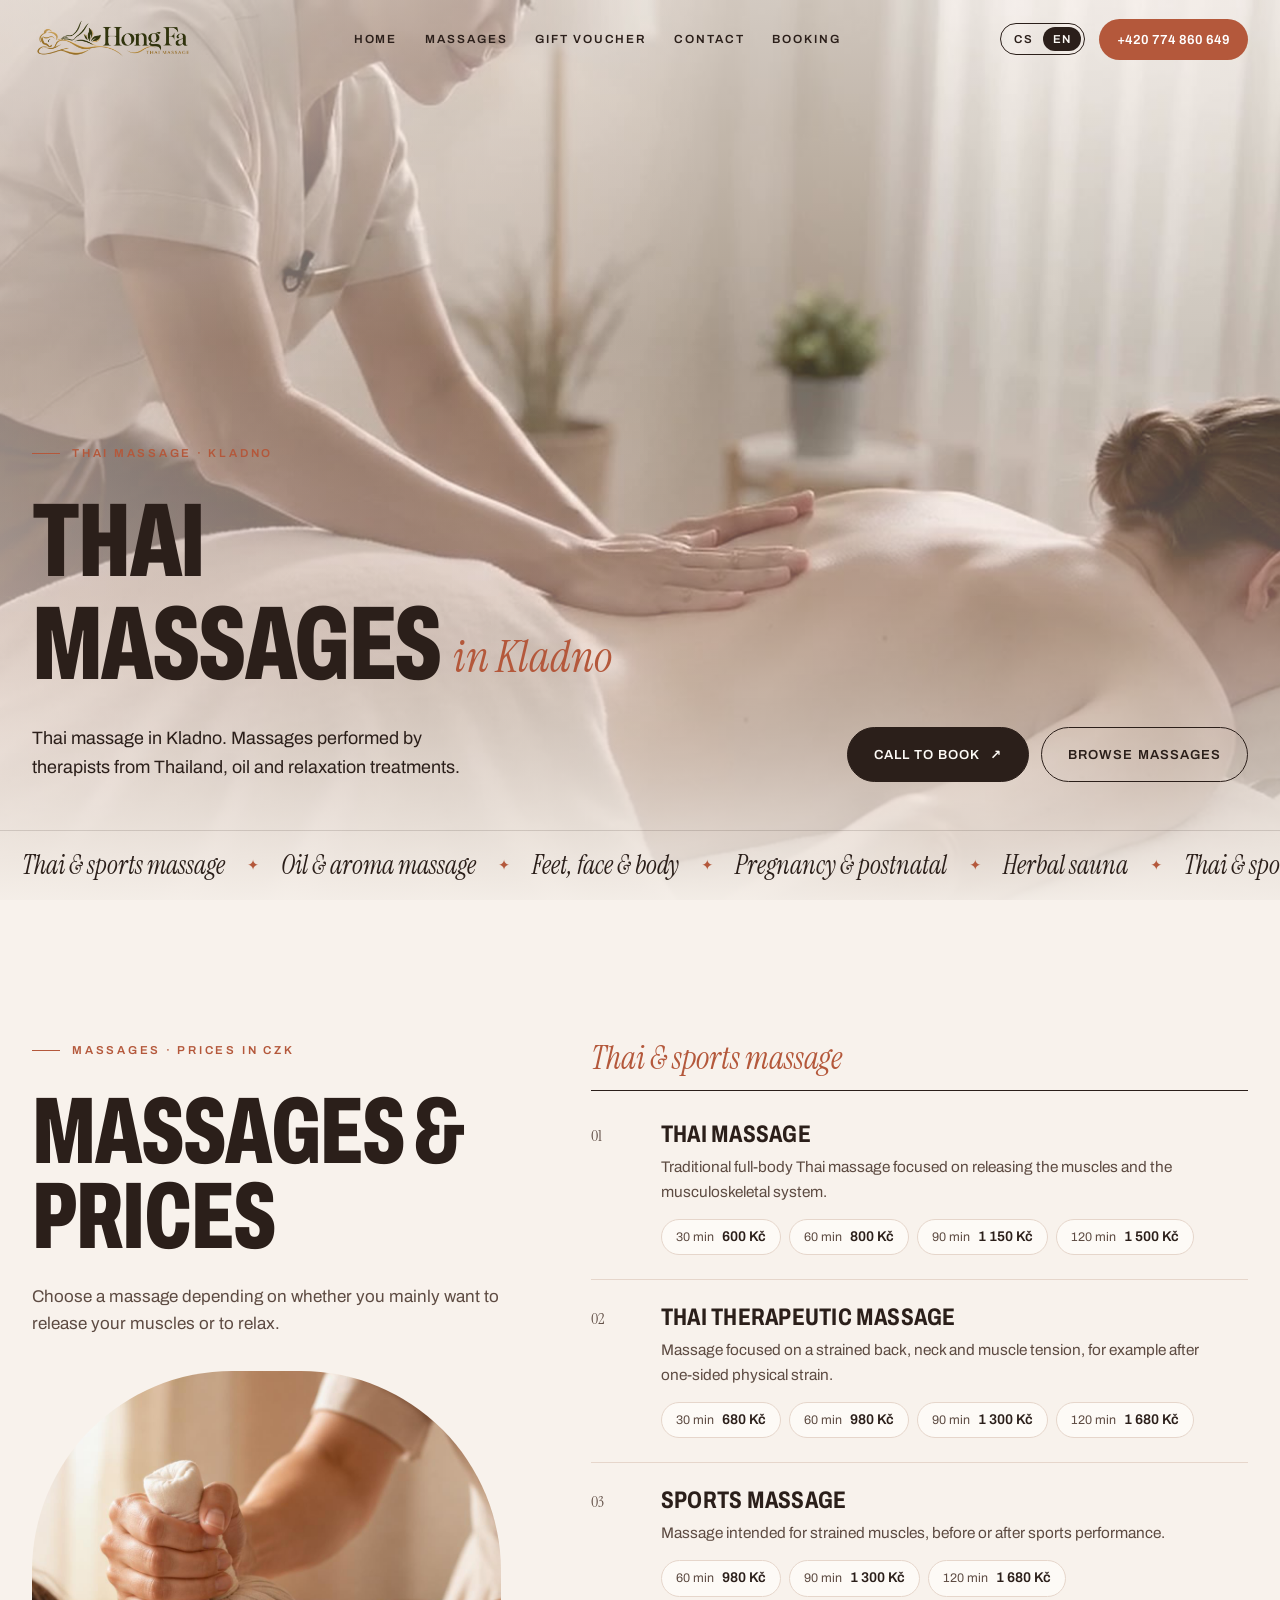
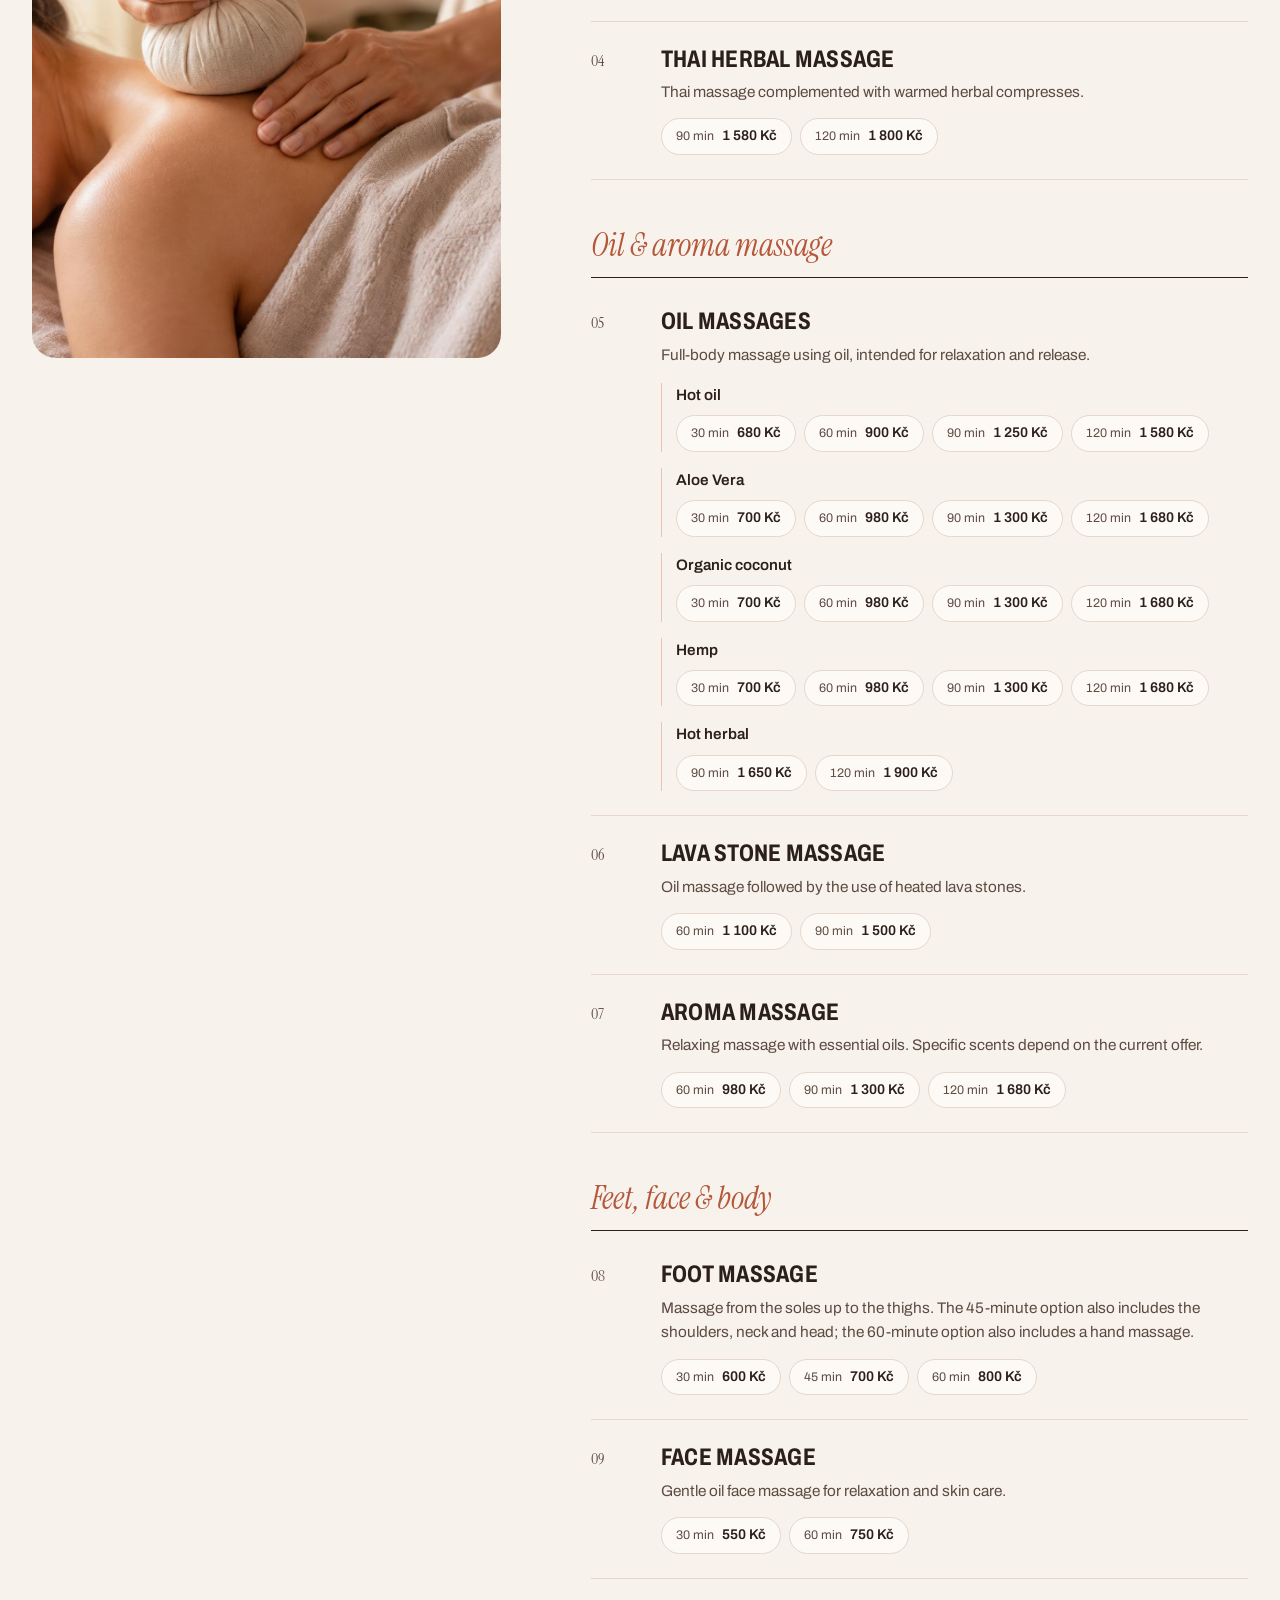
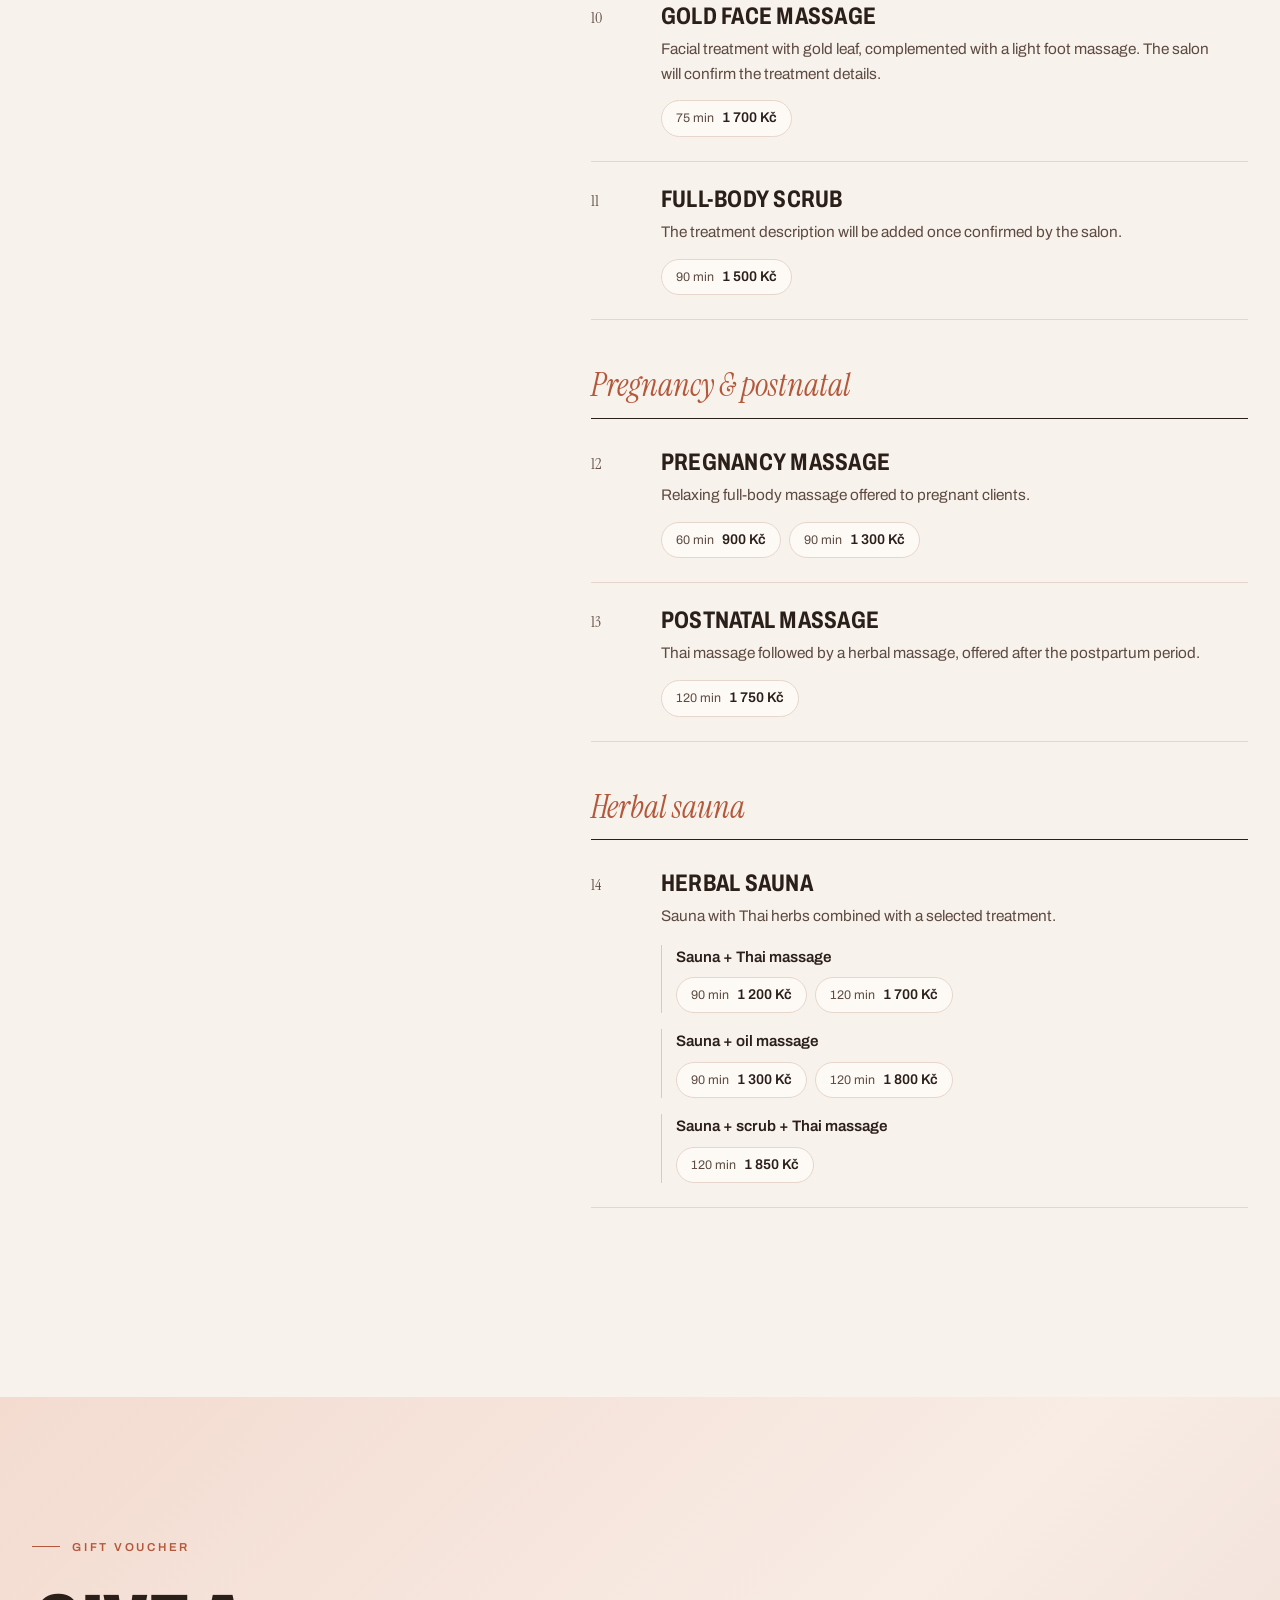
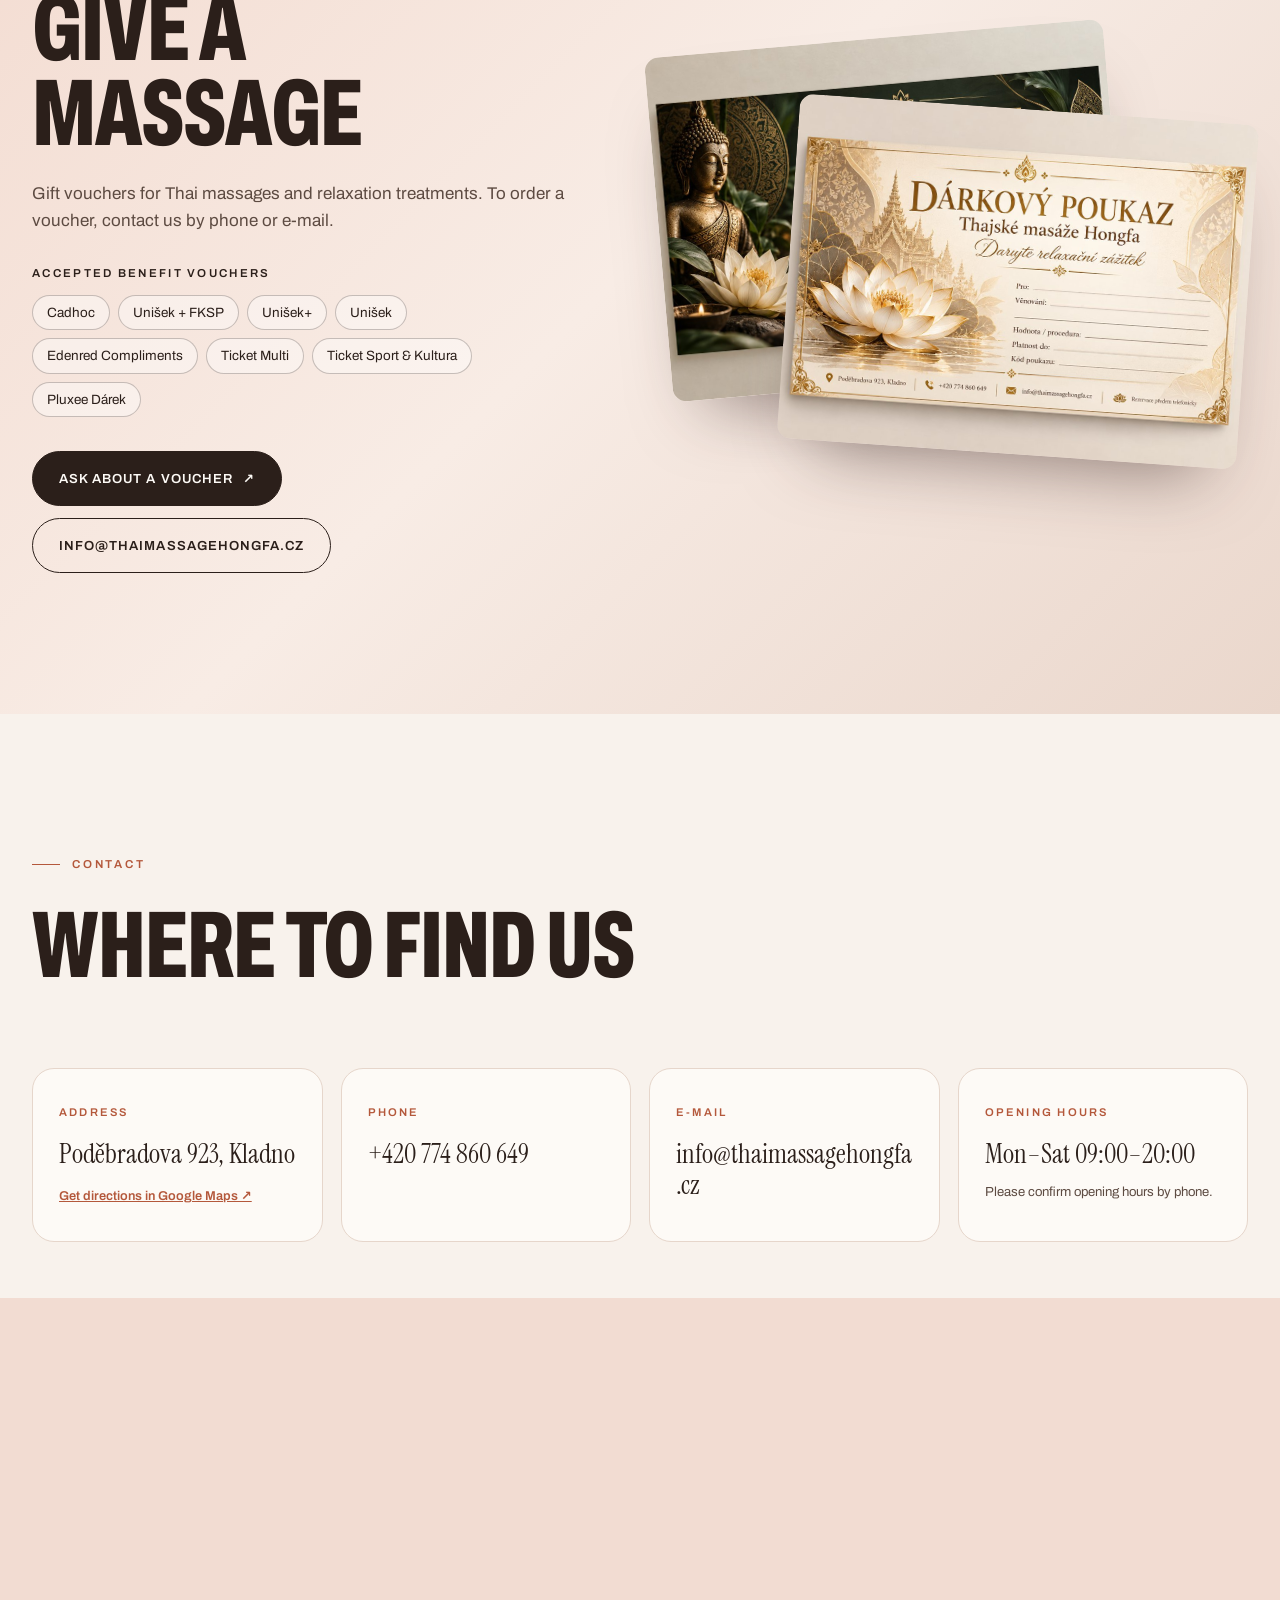
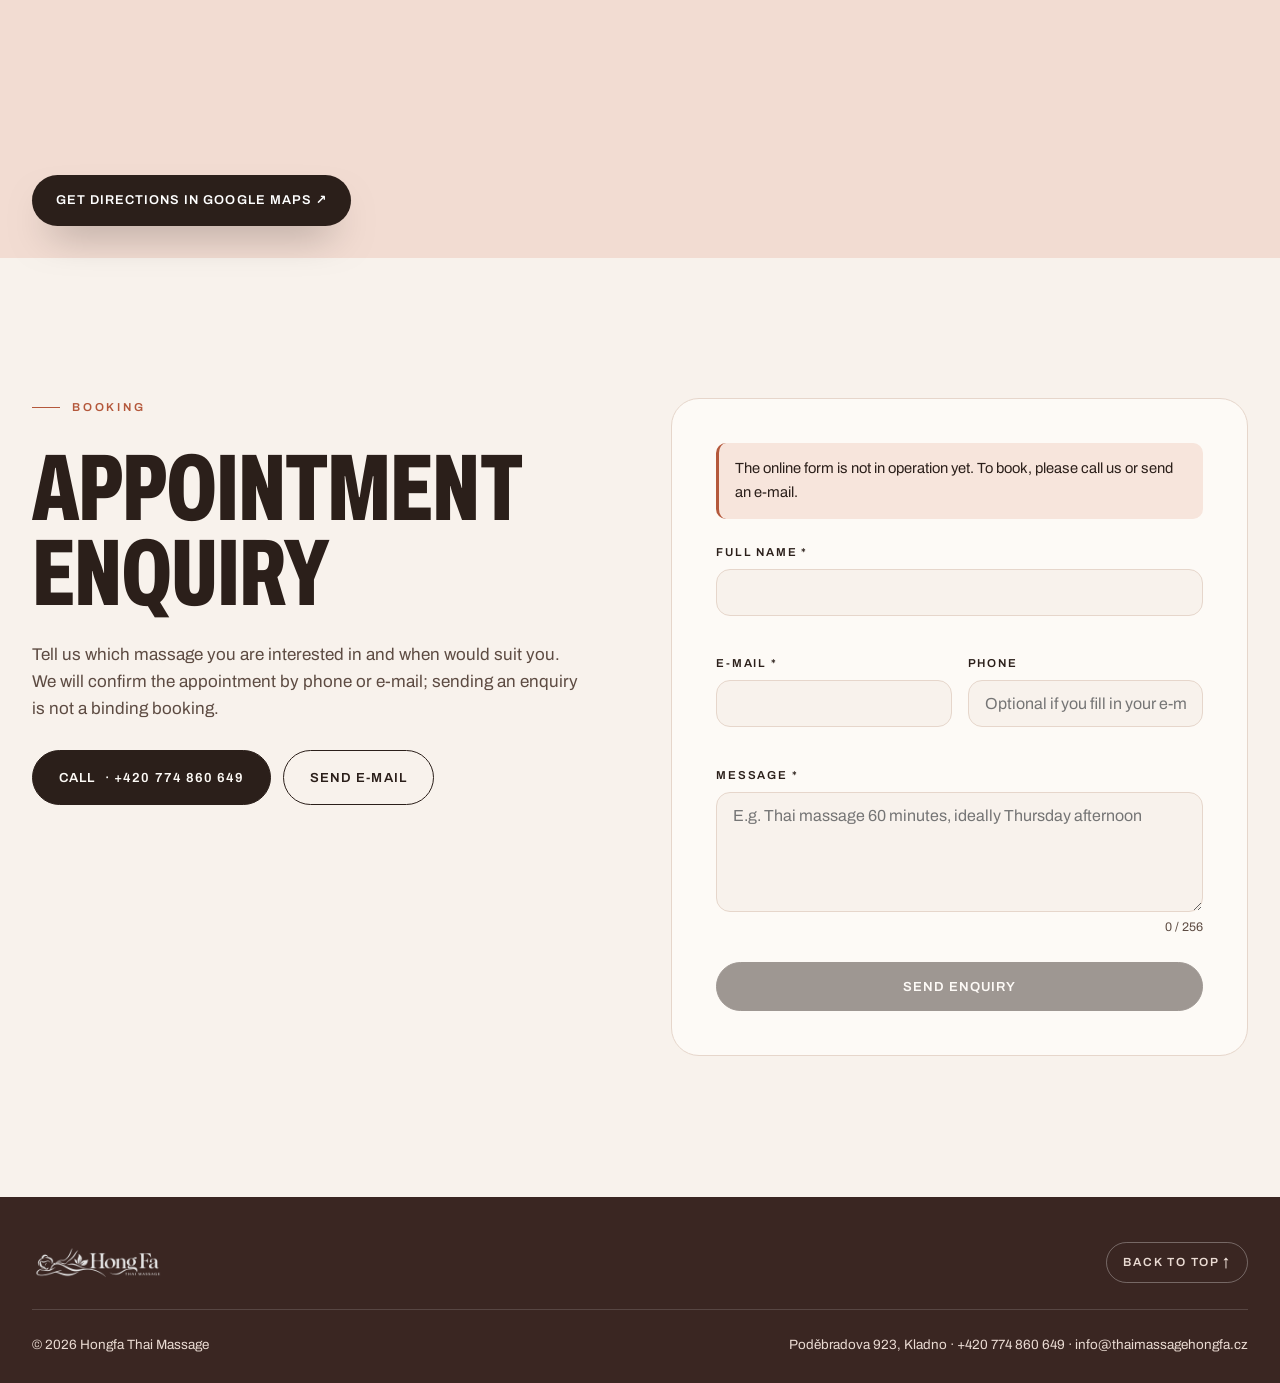
==== commit 7babd61f: "Deploy Hongfa dev from source c7a9020f470edbcee227232833c22ee012f675a2" ====
--- a/index.html
+++ b/index.html
@@ -20,18 +20,18 @@
 <script>document.documentElement.classList.add('js')</script>
 </head>
 <body>
-<a class="skip" href="#masaze"><span data-i18n="ui.nav.pricing">Ceník</span></a>
+<a class="skip" href="#masaze"><span data-i18n="ui.nav.massages">Masáže</span></a>
 <header class="nav" id="nav">
   <div class="wrap navin">
     <a class="brand" href="#domu" aria-label="Hong Fa"><img src="/assets/web/logo.png" alt="Thajské masáže Hong Fa" width="180" height="60"></a>
-    <nav class="links" aria-label="Menu"><a href="#domu"><span data-i18n="ui.nav.home">Domů</span></a><a href="#cenik"><span data-i18n="ui.nav.pricing">Ceník</span></a><a href="#masaze"><span data-i18n="ui.nav.massages">Masáže</span></a><a href="#poukaz"><span data-i18n="ui.nav.voucher">Dárkový poukaz</span></a><a href="#kontakt"><span data-i18n="ui.nav.contact">Kontakt</span></a><a href="#rezervace"><span data-i18n="ui.nav.booking">Rezervace</span></a></nav>
+    <nav class="links" aria-label="Menu"><a href="#domu"><span data-i18n="ui.nav.home">Domů</span></a><a href="#masaze"><span data-i18n="ui.nav.massages">Masáže</span></a><a href="#poukaz"><span data-i18n="ui.nav.voucher">Dárkový poukaz</span></a><a href="#kontakt"><span data-i18n="ui.nav.contact">Kontakt</span></a><a href="#rezervace"><span data-i18n="ui.nav.booking">Rezervace</span></a></nav>
     <div class="navr">
       <div class="lang" role="group" data-i18n-attr="aria-label:ui.nav.language" aria-label="Jazyk"><button type="button" data-lang="cs" aria-pressed="true">CS</button><button type="button" data-lang="en" aria-pressed="false">EN</button></div>
       <a class="cta-s" href="tel:+420774860649">+420 774 860 649</a>
       <button class="burger" type="button" aria-expanded="false" aria-controls="mnav" data-i18n-attr="aria-label:ui.nav.menu" aria-label="Menu"><span></span><span></span></button>
     </div>
   </div>
-  <div class="mnav" id="mnav" hidden><nav aria-label="Menu"><a href="#domu"><span data-i18n="ui.nav.home">Domů</span></a><a href="#cenik"><span data-i18n="ui.nav.pricing">Ceník</span></a><a href="#masaze"><span data-i18n="ui.nav.massages">Masáže</span></a><a href="#poukaz"><span data-i18n="ui.nav.voucher">Dárkový poukaz</span></a><a href="#kontakt"><span data-i18n="ui.nav.contact">Kontakt</span></a><a href="#rezervace"><span data-i18n="ui.nav.booking">Rezervace</span></a></nav><a class="btn dark" href="tel:+420774860649"><span data-i18n="ui.common.call">Zavolat a objednat se</span> · +420 774 860 649</a></div>
+  <div class="mnav" id="mnav" hidden><nav aria-label="Menu"><a href="#domu"><span data-i18n="ui.nav.home">Domů</span></a><a href="#masaze"><span data-i18n="ui.nav.massages">Masáže</span></a><a href="#poukaz"><span data-i18n="ui.nav.voucher">Dárkový poukaz</span></a><a href="#kontakt"><span data-i18n="ui.nav.contact">Kontakt</span></a><a href="#rezervace"><span data-i18n="ui.nav.booking">Rezervace</span></a></nav><a class="btn dark" href="tel:+420774860649"><span data-i18n="ui.common.call">Zavolat a objednat se</span> · +420 774 860 649</a></div>
 </header>
 
 <main>
@@ -57,7 +57,7 @@
       <p class="eyebrow"><span data-i18n="ui.massages.eyebrow">Masáže · ceny v Kč</span></p><h2 class="h2"><span data-i18n="ui.massages.title">Masáže a ceník</span></h2><p><span data-i18n="ui.massages.text">Vyberte si masáž podle toho, zda chcete hlavně uvolnit svaly, nebo si odpočinout.</span></p>
       <figure class="photo"><img src="/assets/web/hands.jpg" alt="" width="1024" height="1280" loading="lazy" decoding="async"></figure>
     </div>
-    <div class="mlist"><div class="mgroup reveal" id="cenik"><h3 class="mcat"><span data-i18n="cat.thai.name">Thajské a sportovní masáže</span></h3><article class="mrow"><span class="mnum">01</span><div class="mbody"><h4><span data-i18n="svc.thai-classic.name">Thajská masáž</span></h4><p><span data-i18n="svc.thai-classic.desc">Tradiční thajská masáž celého těla se zaměřením na uvolnění svalů a pohybového aparátu.</span></p><ul class="mprices"><li><span>30&nbsp;min</span><b>600 Kč</b></li><li><span>60&nbsp;min</span><b>800 Kč</b></li><li><span>90&nbsp;min</span><b>1 150 Kč</b></li><li><span>120&nbsp;min</span><b>1 500 Kč</b></li></ul></div></article><article class="mrow"><span class="mnum">02</span><div class="mbody"><h4><span data-i18n="svc.thai-therapeutic.name">Thajská terapeutická masáž</span></h4><p><span data-i18n="svc.thai-therapeutic.desc">Masáž zaměřená na namáhaná záda, šíji a svalové napětí, například po jednostranné zátěži.</span></p><ul class="mprices"><li><span>30&nbsp;min</span><b>680 Kč</b></li><li><span>60&nbsp;min</span><b>980 Kč</b></li><li><span>90&nbsp;min</span><b>1 300 Kč</b></li><li><span>120&nbsp;min</span><b>1 680 Kč</b></li></ul></div></article><article class="mrow"><span class="mnum">03</span><div class="mbody"><h4><span data-i18n="svc.sport.name">Sportovní masáž</span></h4><p><span data-i18n="svc.sport.desc">Masáž určená pro namáhané svaly, před sportovním výkonem nebo po něm.</span></p><ul class="mprices"><li><span>60&nbsp;min</span><b>980 Kč</b></li><li><span>90&nbsp;min</span><b>1 300 Kč</b></li><li><span>120&nbsp;min</span><b>1 680 Kč</b></li></ul></div></article><article class="mrow"><span class="mnum">04</span><div class="mbody"><h4><span data-i18n="svc.thai-herbal.name">Thajská bylinná masáž</span></h4><p><span data-i18n="svc.thai-herbal.desc">Thajská masáž doplněná nahřátými bylinnými měšci.</span></p><ul class="mprices"><li><span>90&nbsp;min</span><b>1 580 Kč</b></li><li><span>120&nbsp;min</span><b>1 800 Kč</b></li></ul></div></article></div><div class="mgroup reveal"><h3 class="mcat"><span data-i18n="cat.oil.name">Olejové a aroma masáže</span></h3><article class="mrow"><span class="mnum">05</span><div class="mbody"><h4><span data-i18n="svc.oil.name">Olejové masáže</span></h4><p><span data-i18n="svc.oil.desc">Celotělová masáž s použitím oleje, určená k relaxaci a uvolnění.</span></p><div class="mvar"><h5><span data-i18n="svc.oil.v0">Horká olejová</span></h5><ul class="mprices"><li><span>30&nbsp;min</span><b>680 Kč</b></li><li><span>60&nbsp;min</span><b>900 Kč</b></li><li><span>90&nbsp;min</span><b>1 250 Kč</b></li><li><span>120&nbsp;min</span><b>1 580 Kč</b></li></ul></div><div class="mvar"><h5><span data-i18n="svc.oil.v1">Aloe Vera</span></h5><ul class="mprices"><li><span>30&nbsp;min</span><b>700 Kč</b></li><li><span>60&nbsp;min</span><b>980 Kč</b></li><li><span>90&nbsp;min</span><b>1 300 Kč</b></li><li><span>120&nbsp;min</span><b>1 680 Kč</b></li></ul></div><div class="mvar"><h5><span data-i18n="svc.oil.v2">BIO kokos</span></h5><ul class="mprices"><li><span>30&nbsp;min</span><b>700 Kč</b></li><li><span>60&nbsp;min</span><b>980 Kč</b></li><li><span>90&nbsp;min</span><b>1 300 Kč</b></li><li><span>120&nbsp;min</span><b>1 680 Kč</b></li></ul></div><div class="mvar"><h5><span data-i18n="svc.oil.v3">Konopná</span></h5><ul class="mprices"><li><span>30&nbsp;min</span><b>700 Kč</b></li><li><span>60&nbsp;min</span><b>980 Kč</b></li><li><span>90&nbsp;min</span><b>1 300 Kč</b></li><li><span>120&nbsp;min</span><b>1 680 Kč</b></li></ul></div><div class="mvar"><h5><span data-i18n="svc.oil.v4">Horká bylinná</span></h5><ul class="mprices"><li><span>90&nbsp;min</span><b>1 650 Kč</b></li><li><span>120&nbsp;min</span><b>1 900 Kč</b></li></ul></div></div></article><article class="mrow"><span class="mnum">06</span><div class="mbody"><h4><span data-i18n="svc.lava-stones.name">Masáž lávovými kameny</span></h4><p><span data-i18n="svc.lava-stones.desc">Olejová masáž následovaná použitím nahřátých lávových kamenů.</span></p><ul class="mprices"><li><span>60&nbsp;min</span><b>1 100 Kč</b></li><li><span>90&nbsp;min</span><b>1 500 Kč</b></li></ul></div></article><article class="mrow"><span class="mnum">07</span><div class="mbody"><h4><span data-i18n="svc.aroma.name">Aroma masáž</span></h4><p><span data-i18n="svc.aroma.desc">Relaxační masáž s esenciálními oleji. Konkrétní vůně podle aktuální nabídky.</span></p><ul class="mprices"><li><span>60&nbsp;min</span><b>980 Kč</b></li><li><span>90&nbsp;min</span><b>1 300 Kč</b></li><li><span>120&nbsp;min</span><b>1 680 Kč</b></li></ul></div></article></div><div class="mgroup reveal"><h3 class="mcat"><span data-i18n="cat.care.name">Nohy, obličej a tělo</span></h3><article class="mrow"><span class="mnum">08</span><div class="mbody"><h4><span data-i18n="svc.foot.name">Masáž nohou</span></h4><p><span data-i18n="svc.foot.desc">Masáž od chodidel až po stehna. Varianta na 45 minut zahrnuje také ramena, šíji a hlavu; při 60 minutách také masáž rukou.</span></p><ul class="mprices"><li><span>30&nbsp;min</span><b>600 Kč</b></li><li><span>45&nbsp;min</span><b>700 Kč</b></li><li><span>60&nbsp;min</span><b>800 Kč</b></li></ul></div></article><article class="mrow"><span class="mnum">09</span><div class="mbody"><h4><span data-i18n="svc.face.name">Masáž obličeje</span></h4><p><span data-i18n="svc.face.desc">Jemná olejová masáž obličeje pro relaxaci a péči o pleť.</span></p><ul class="mprices"><li><span>30&nbsp;min</span><b>550 Kč</b></li><li><span>60&nbsp;min</span><b>750 Kč</b></li></ul></div></article><article class="mrow"><span class="mnum">10</span><div class="mbody"><h4><span data-i18n="svc.gold-face.name">Zlatá obličejová masáž</span></h4><p><span data-i18n="svc.gold-face.desc">Ošetření obličeje se zlatými plátky, doplněné lehkou masáží nohou. Podrobnosti procedury potvrdí salon.</span></p><ul class="mprices"><li><span>75&nbsp;min</span><b>1 700 Kč</b></li></ul></div></article><article class="mrow"><span class="mnum">11</span><div class="mbody"><h4><span data-i18n="svc.body-peeling.name">Peeling celého těla</span></h4><p><span data-i18n="svc.body-peeling.desc">Popis procedury doplníme po potvrzení salonem.</span></p><ul class="mprices"><li><span>90&nbsp;min</span><b>1 500 Kč</b></li></ul></div></article></div><div class="mgroup reveal"><h3 class="mcat"><span data-i18n="cat.mother.name">Těhotenství a po porodu</span></h3><article class="mrow"><span class="mnum">12</span><div class="mbody"><h4><span data-i18n="svc.pregnancy.name">Těhotenská masáž</span></h4><p><span data-i18n="svc.pregnancy.desc">Relaxační celotělová masáž nabízená těhotným klientkám.</span></p><ul class="mprices"><li><span>60&nbsp;min</span><b>900 Kč</b></li><li><span>90&nbsp;min</span><b>1 300 Kč</b></li></ul></div></article><article class="mrow"><span class="mnum">13</span><div class="mbody"><h4><span data-i18n="svc.postnatal.name">Masáž po porodu</span></h4><p><span data-i18n="svc.postnatal.desc">Thajská a následná bylinná masáž nabízená po šestinedělí.</span></p><ul class="mprices"><li><span>120&nbsp;min</span><b>1 750 Kč</b></li></ul></div></article></div><div class="mgroup reveal"><h3 class="mcat"><span data-i18n="cat.sauna.name">Bylinná sauna</span></h3><article class="mrow"><span class="mnum">14</span><div class="mbody"><h4><span data-i18n="svc.herbal-sauna.name">Bylinná sauna</span></h4><p><span data-i18n="svc.herbal-sauna.desc">Sauna s thajskými bylinkami kombinovaná s vybranou procedurou.</span></p><div class="mvar"><h5><span data-i18n="svc.herbal-sauna.v0">Sauna + thajská masáž</span></h5><ul class="mprices"><li><span>90&nbsp;min</span><b>1 200 Kč</b></li><li><span>120&nbsp;min</span><b>1 700 Kč</b></li></ul></div><div class="mvar"><h5><span data-i18n="svc.herbal-sauna.v1">Sauna + olejová masáž</span></h5><ul class="mprices"><li><span>90&nbsp;min</span><b>1 300 Kč</b></li><li><span>120&nbsp;min</span><b>1 800 Kč</b></li></ul></div><div class="mvar"><h5><span data-i18n="svc.herbal-sauna.v2">Sauna + peeling + thajská masáž</span></h5><ul class="mprices"><li><span>120&nbsp;min</span><b>1 850 Kč</b></li></ul></div></div></article></div></div>
+    <div class="mlist"><div class="mgroup reveal"><h3 class="mcat"><span data-i18n="cat.thai.name">Thajské a sportovní masáže</span></h3><article class="mrow"><span class="mnum">01</span><div class="mbody"><h4><span data-i18n="svc.thai-classic.name">Thajská masáž</span></h4><p><span data-i18n="svc.thai-classic.desc">Tradiční thajská masáž celého těla se zaměřením na uvolnění svalů a pohybového aparátu.</span></p><ul class="mprices"><li><span>30&nbsp;min</span><b>600 Kč</b></li><li><span>60&nbsp;min</span><b>800 Kč</b></li><li><span>90&nbsp;min</span><b>1 150 Kč</b></li><li><span>120&nbsp;min</span><b>1 500 Kč</b></li></ul></div></article><article class="mrow"><span class="mnum">02</span><div class="mbody"><h4><span data-i18n="svc.thai-therapeutic.name">Thajská terapeutická masáž</span></h4><p><span data-i18n="svc.thai-therapeutic.desc">Masáž zaměřená na namáhaná záda, šíji a svalové napětí, například po jednostranné zátěži.</span></p><ul class="mprices"><li><span>30&nbsp;min</span><b>680 Kč</b></li><li><span>60&nbsp;min</span><b>980 Kč</b></li><li><span>90&nbsp;min</span><b>1 300 Kč</b></li><li><span>120&nbsp;min</span><b>1 680 Kč</b></li></ul></div></article><article class="mrow"><span class="mnum">03</span><div class="mbody"><h4><span data-i18n="svc.sport.name">Sportovní masáž</span></h4><p><span data-i18n="svc.sport.desc">Masáž určená pro namáhané svaly, před sportovním výkonem nebo po něm.</span></p><ul class="mprices"><li><span>60&nbsp;min</span><b>980 Kč</b></li><li><span>90&nbsp;min</span><b>1 300 Kč</b></li><li><span>120&nbsp;min</span><b>1 680 Kč</b></li></ul></div></article><article class="mrow"><span class="mnum">04</span><div class="mbody"><h4><span data-i18n="svc.thai-herbal.name">Thajská bylinná masáž</span></h4><p><span data-i18n="svc.thai-herbal.desc">Thajská masáž doplněná nahřátými bylinnými měšci.</span></p><ul class="mprices"><li><span>90&nbsp;min</span><b>1 580 Kč</b></li><li><span>120&nbsp;min</span><b>1 800 Kč</b></li></ul></div></article></div><div class="mgroup reveal"><h3 class="mcat"><span data-i18n="cat.oil.name">Olejové a aroma masáže</span></h3><article class="mrow"><span class="mnum">05</span><div class="mbody"><h4><span data-i18n="svc.oil.name">Olejové masáže</span></h4><p><span data-i18n="svc.oil.desc">Celotělová masáž s použitím oleje, určená k relaxaci a uvolnění.</span></p><div class="mvar"><h5><span data-i18n="svc.oil.v0">Horká olejová</span></h5><ul class="mprices"><li><span>30&nbsp;min</span><b>680 Kč</b></li><li><span>60&nbsp;min</span><b>900 Kč</b></li><li><span>90&nbsp;min</span><b>1 250 Kč</b></li><li><span>120&nbsp;min</span><b>1 580 Kč</b></li></ul></div><div class="mvar"><h5><span data-i18n="svc.oil.v1">Aloe Vera</span></h5><ul class="mprices"><li><span>30&nbsp;min</span><b>700 Kč</b></li><li><span>60&nbsp;min</span><b>980 Kč</b></li><li><span>90&nbsp;min</span><b>1 300 Kč</b></li><li><span>120&nbsp;min</span><b>1 680 Kč</b></li></ul></div><div class="mvar"><h5><span data-i18n="svc.oil.v2">BIO kokos</span></h5><ul class="mprices"><li><span>30&nbsp;min</span><b>700 Kč</b></li><li><span>60&nbsp;min</span><b>980 Kč</b></li><li><span>90&nbsp;min</span><b>1 300 Kč</b></li><li><span>120&nbsp;min</span><b>1 680 Kč</b></li></ul></div><div class="mvar"><h5><span data-i18n="svc.oil.v3">Konopná</span></h5><ul class="mprices"><li><span>30&nbsp;min</span><b>700 Kč</b></li><li><span>60&nbsp;min</span><b>980 Kč</b></li><li><span>90&nbsp;min</span><b>1 300 Kč</b></li><li><span>120&nbsp;min</span><b>1 680 Kč</b></li></ul></div><div class="mvar"><h5><span data-i18n="svc.oil.v4">Horká bylinná</span></h5><ul class="mprices"><li><span>90&nbsp;min</span><b>1 650 Kč</b></li><li><span>120&nbsp;min</span><b>1 900 Kč</b></li></ul></div></div></article><article class="mrow"><span class="mnum">06</span><div class="mbody"><h4><span data-i18n="svc.lava-stones.name">Masáž lávovými kameny</span></h4><p><span data-i18n="svc.lava-stones.desc">Olejová masáž následovaná použitím nahřátých lávových kamenů.</span></p><ul class="mprices"><li><span>60&nbsp;min</span><b>1 100 Kč</b></li><li><span>90&nbsp;min</span><b>1 500 Kč</b></li></ul></div></article><article class="mrow"><span class="mnum">07</span><div class="mbody"><h4><span data-i18n="svc.aroma.name">Aroma masáž</span></h4><p><span data-i18n="svc.aroma.desc">Relaxační masáž s esenciálními oleji. Konkrétní vůně podle aktuální nabídky.</span></p><ul class="mprices"><li><span>60&nbsp;min</span><b>980 Kč</b></li><li><span>90&nbsp;min</span><b>1 300 Kč</b></li><li><span>120&nbsp;min</span><b>1 680 Kč</b></li></ul></div></article></div><div class="mgroup reveal"><h3 class="mcat"><span data-i18n="cat.care.name">Nohy, obličej a tělo</span></h3><article class="mrow"><span class="mnum">08</span><div class="mbody"><h4><span data-i18n="svc.foot.name">Masáž nohou</span></h4><p><span data-i18n="svc.foot.desc">Masáž od chodidel až po stehna. Varianta na 45 minut zahrnuje také ramena, šíji a hlavu; při 60 minutách také masáž rukou.</span></p><ul class="mprices"><li><span>30&nbsp;min</span><b>600 Kč</b></li><li><span>45&nbsp;min</span><b>700 Kč</b></li><li><span>60&nbsp;min</span><b>800 Kč</b></li></ul></div></article><article class="mrow"><span class="mnum">09</span><div class="mbody"><h4><span data-i18n="svc.face.name">Masáž obličeje</span></h4><p><span data-i18n="svc.face.desc">Jemná olejová masáž obličeje pro relaxaci a péči o pleť.</span></p><ul class="mprices"><li><span>30&nbsp;min</span><b>550 Kč</b></li><li><span>60&nbsp;min</span><b>750 Kč</b></li></ul></div></article><article class="mrow"><span class="mnum">10</span><div class="mbody"><h4><span data-i18n="svc.gold-face.name">Zlatá obličejová masáž</span></h4><p><span data-i18n="svc.gold-face.desc">Ošetření obličeje se zlatými plátky, doplněné lehkou masáží nohou. Podrobnosti procedury potvrdí salon.</span></p><ul class="mprices"><li><span>75&nbsp;min</span><b>1 700 Kč</b></li></ul></div></article><article class="mrow"><span class="mnum">11</span><div class="mbody"><h4><span data-i18n="svc.body-peeling.name">Peeling celého těla</span></h4><p><span data-i18n="svc.body-peeling.desc">Popis procedury doplníme po potvrzení salonem.</span></p><ul class="mprices"><li><span>90&nbsp;min</span><b>1 500 Kč</b></li></ul></div></article></div><div class="mgroup reveal"><h3 class="mcat"><span data-i18n="cat.mother.name">Těhotenství a po porodu</span></h3><article class="mrow"><span class="mnum">12</span><div class="mbody"><h4><span data-i18n="svc.pregnancy.name">Těhotenská masáž</span></h4><p><span data-i18n="svc.pregnancy.desc">Relaxační celotělová masáž nabízená těhotným klientkám.</span></p><ul class="mprices"><li><span>60&nbsp;min</span><b>900 Kč</b></li><li><span>90&nbsp;min</span><b>1 300 Kč</b></li></ul></div></article><article class="mrow"><span class="mnum">13</span><div class="mbody"><h4><span data-i18n="svc.postnatal.name">Masáž po porodu</span></h4><p><span data-i18n="svc.postnatal.desc">Thajská a následná bylinná masáž nabízená po šestinedělí.</span></p><ul class="mprices"><li><span>120&nbsp;min</span><b>1 750 Kč</b></li></ul></div></article></div><div class="mgroup reveal"><h3 class="mcat"><span data-i18n="cat.sauna.name">Bylinná sauna</span></h3><article class="mrow"><span class="mnum">14</span><div class="mbody"><h4><span data-i18n="svc.herbal-sauna.name">Bylinná sauna</span></h4><p><span data-i18n="svc.herbal-sauna.desc">Sauna s thajskými bylinkami kombinovaná s vybranou procedurou.</span></p><div class="mvar"><h5><span data-i18n="svc.herbal-sauna.v0">Sauna + thajská masáž</span></h5><ul class="mprices"><li><span>90&nbsp;min</span><b>1 200 Kč</b></li><li><span>120&nbsp;min</span><b>1 700 Kč</b></li></ul></div><div class="mvar"><h5><span data-i18n="svc.herbal-sauna.v1">Sauna + olejová masáž</span></h5><ul class="mprices"><li><span>90&nbsp;min</span><b>1 300 Kč</b></li><li><span>120&nbsp;min</span><b>1 800 Kč</b></li></ul></div><div class="mvar"><h5><span data-i18n="svc.herbal-sauna.v2">Sauna + peeling + thajská masáž</span></h5><ul class="mprices"><li><span>120&nbsp;min</span><b>1 850 Kč</b></li></ul></div></div></article></div></div>
   </div>
 </section>
 
@@ -87,7 +87,7 @@
     </div>
   </div>
   <div class="map">
-    <iframe data-i18n-attr="title:ui.contact.mapTitle" title="Mapa – Thajské masáže Hongfa, Poděbradova 923, Kladno" src="https://www.google.com/maps?q=Thajsk%C3%A9%20mas%C3%A1%C5%BEe%20Hongfa%2C%20Pod%C4%9Bbradova%20923%2C%20Kladno&amp;z=16&amp;output=embed" loading="lazy" referrerpolicy="no-referrer-when-downgrade"></iframe>
+    <iframe data-i18n-attr="title:ui.contact.mapTitle" title="Mapa – Thajské masáže Hongfa, Poděbradova 923, Kladno" src="https://www.google.com/maps?q=Thajsk%C3%A9%20mas%C3%A1%C5%BEe%20Hongfa%2C%20Pod%C4%9Bbradova%20923%2C%20Kladno&z=16&output=embed" loading="eager" referrerpolicy="no-referrer-when-downgrade" allowfullscreen></iframe>
     <a class="mapbtn" href="https://www.google.com/maps/dir/?api=1&amp;destination=Thajsk%C3%A9%20mas%C3%A1%C5%BEe%20Hongfa%2C%20Pod%C4%9Bbradova%20923%2C%20Kladno" target="_blank" rel="noopener"><span data-i18n="ui.contact.directions">Navigovat v Google Maps</span> ↗</a>
   </div>
 </section>
